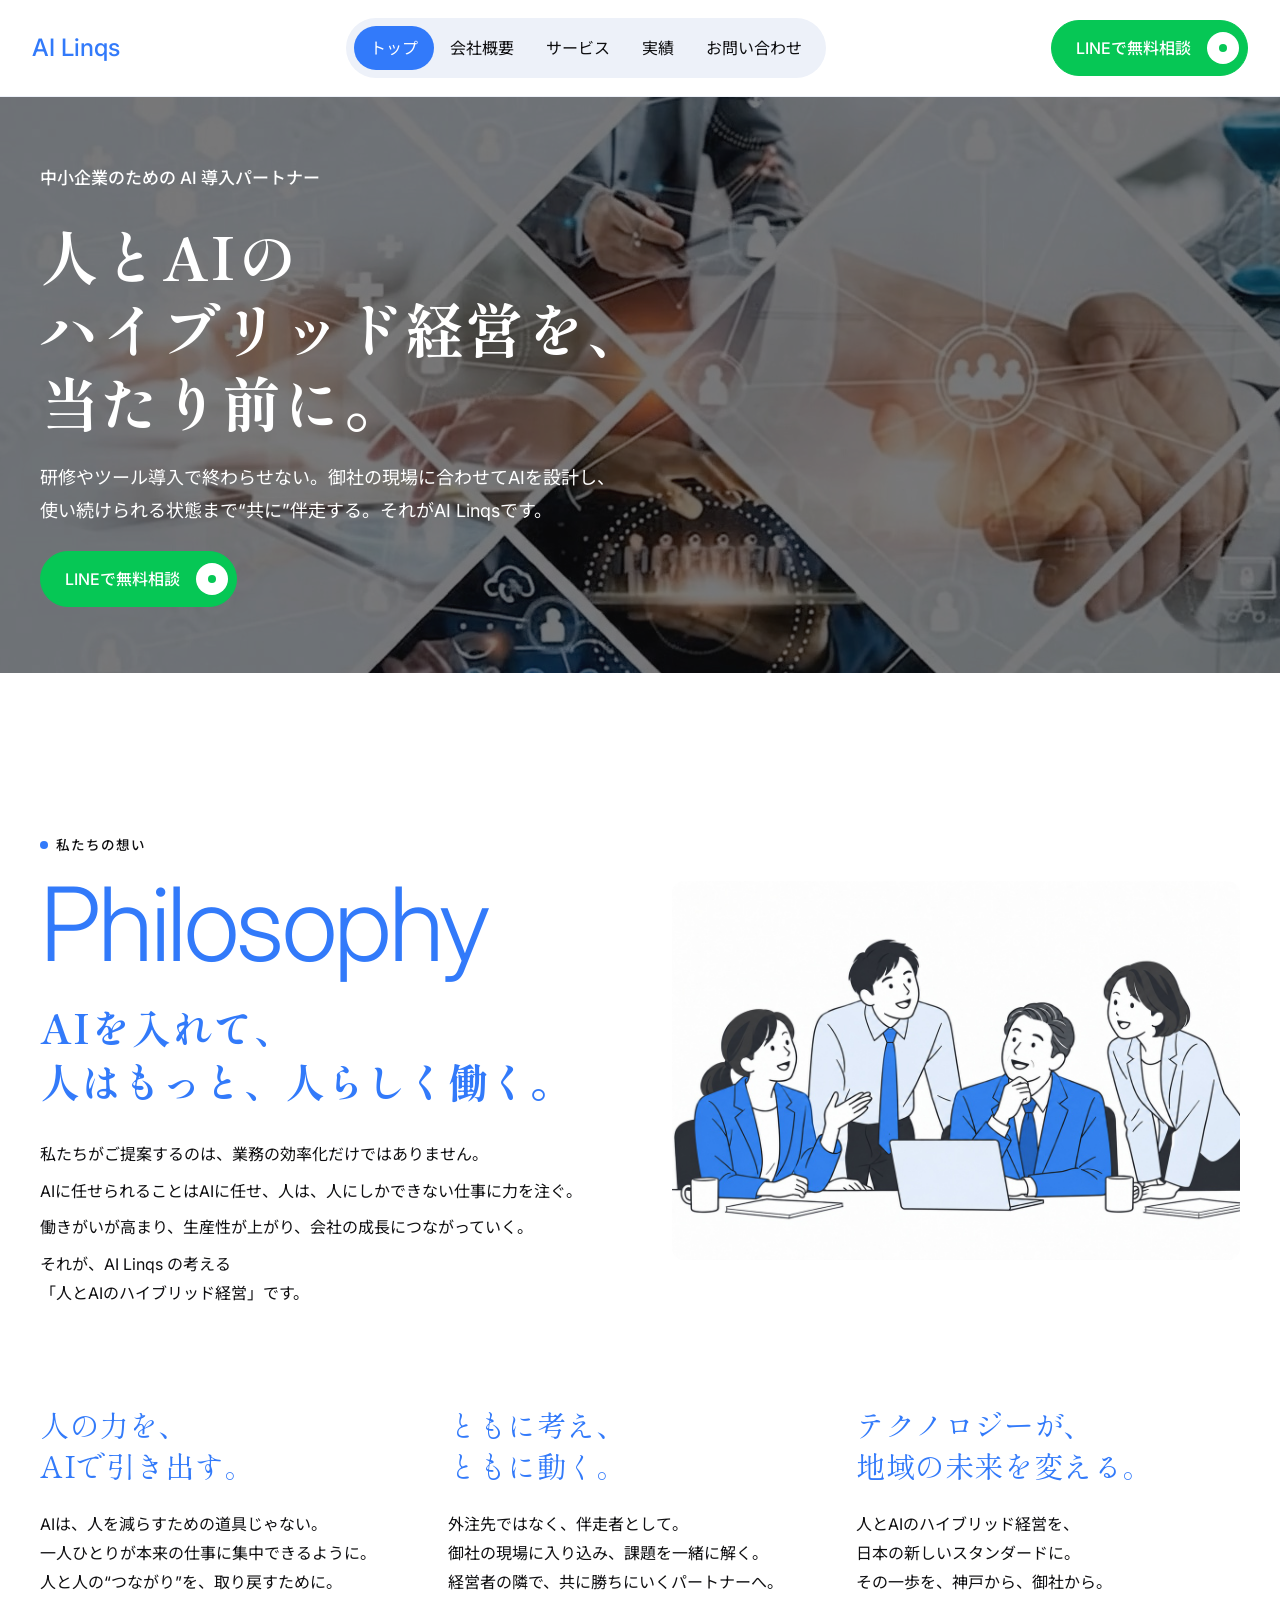
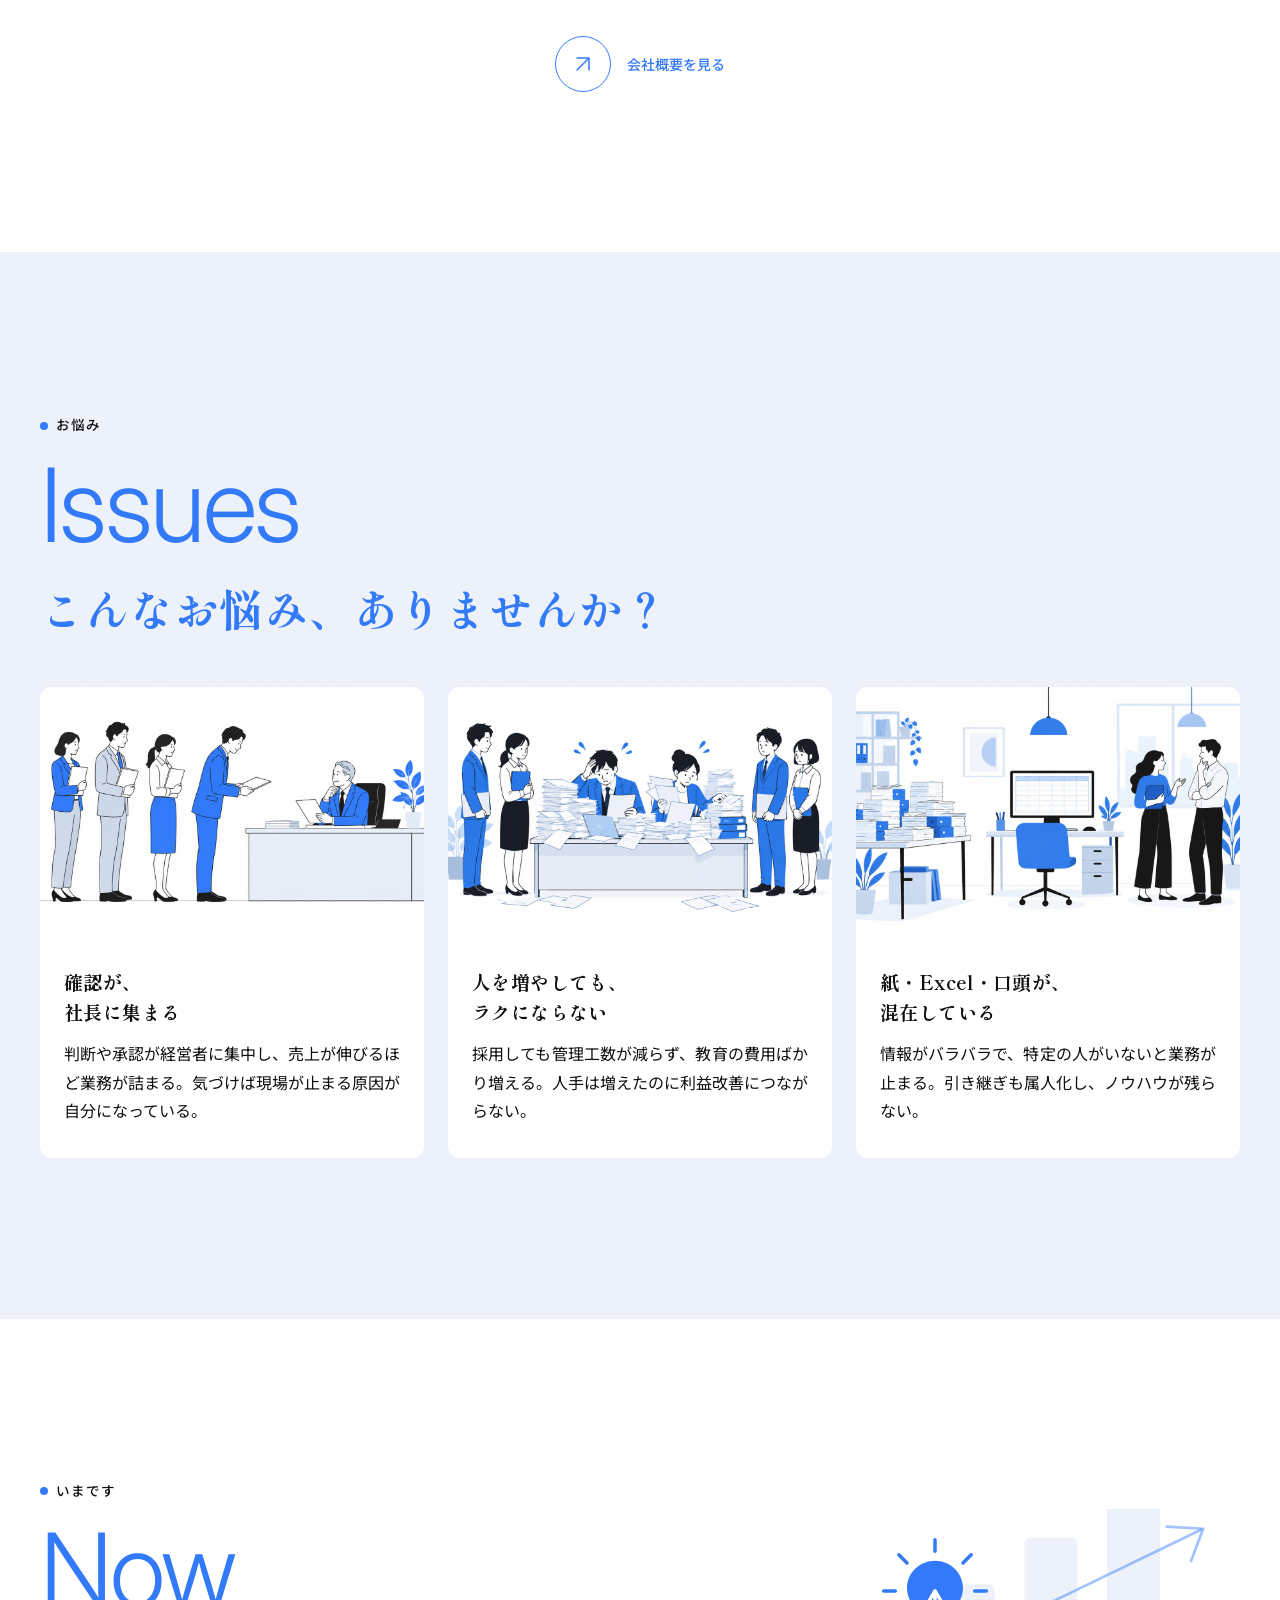
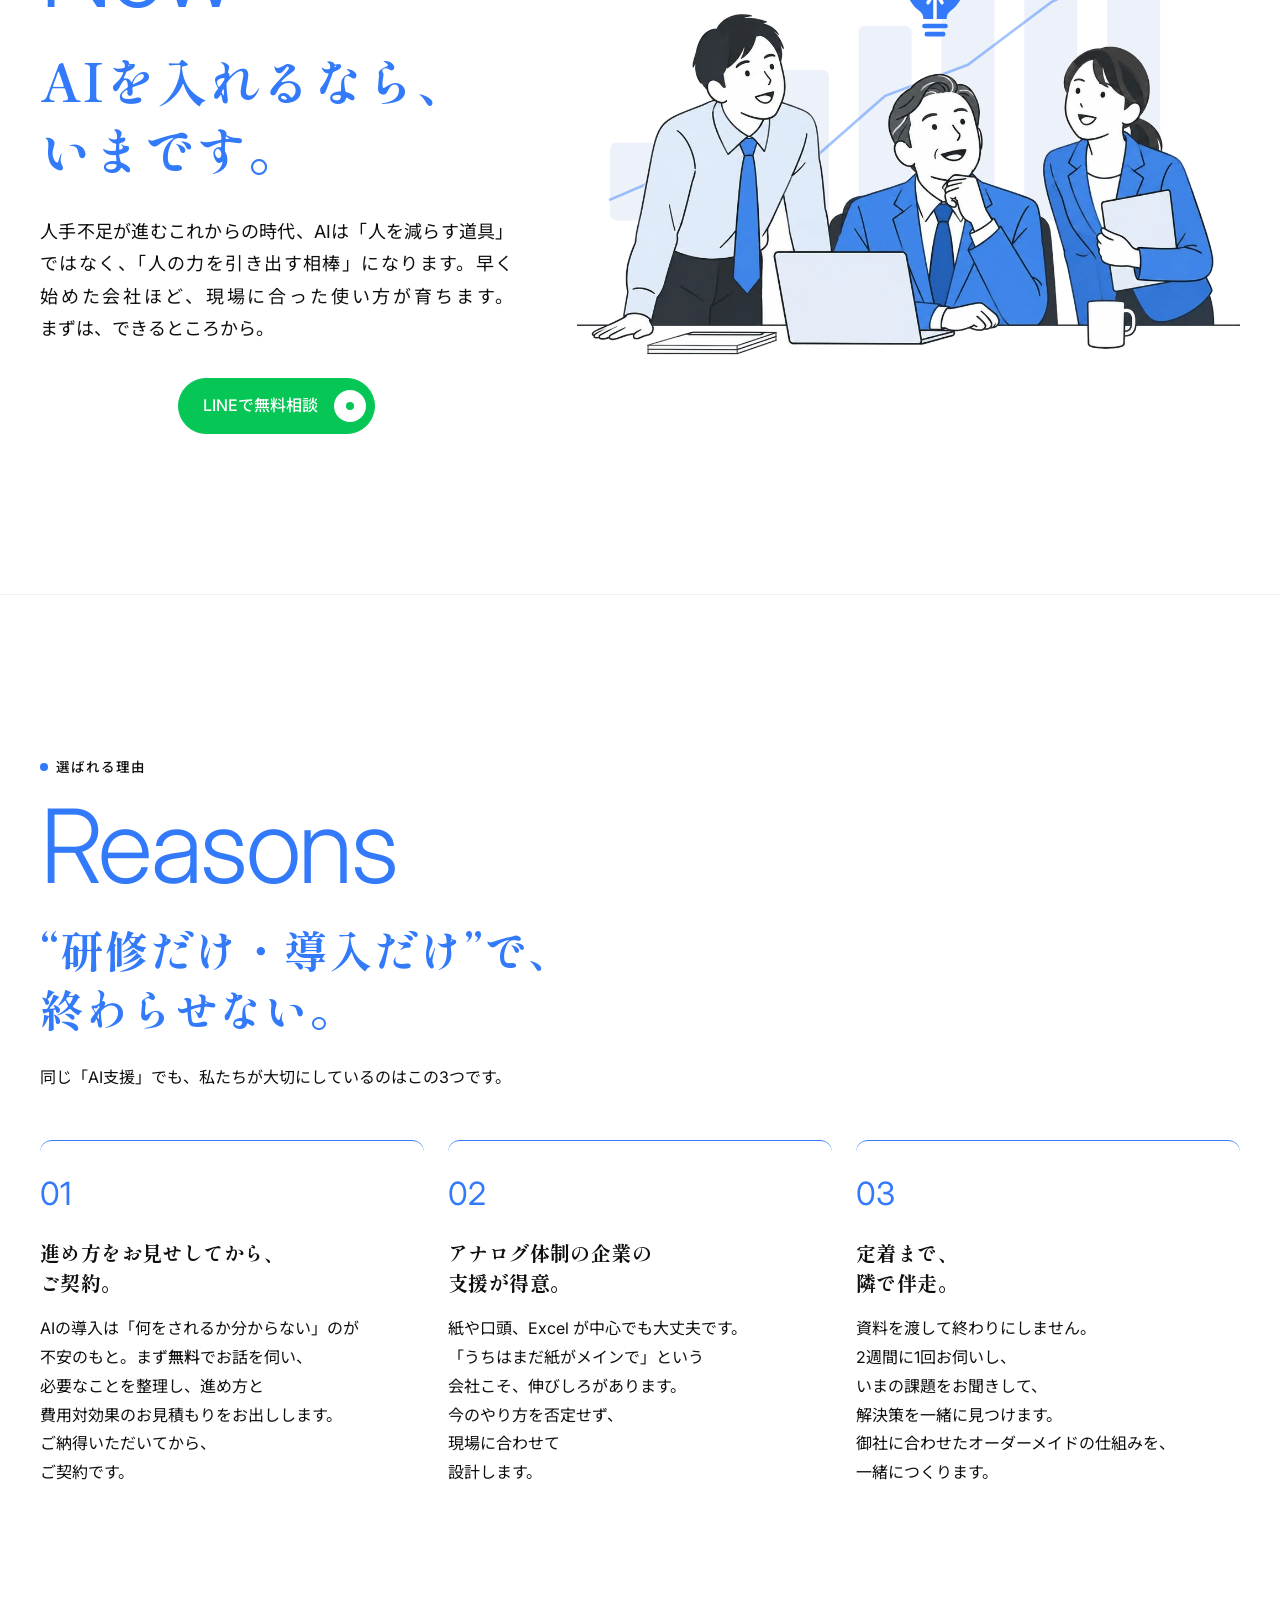
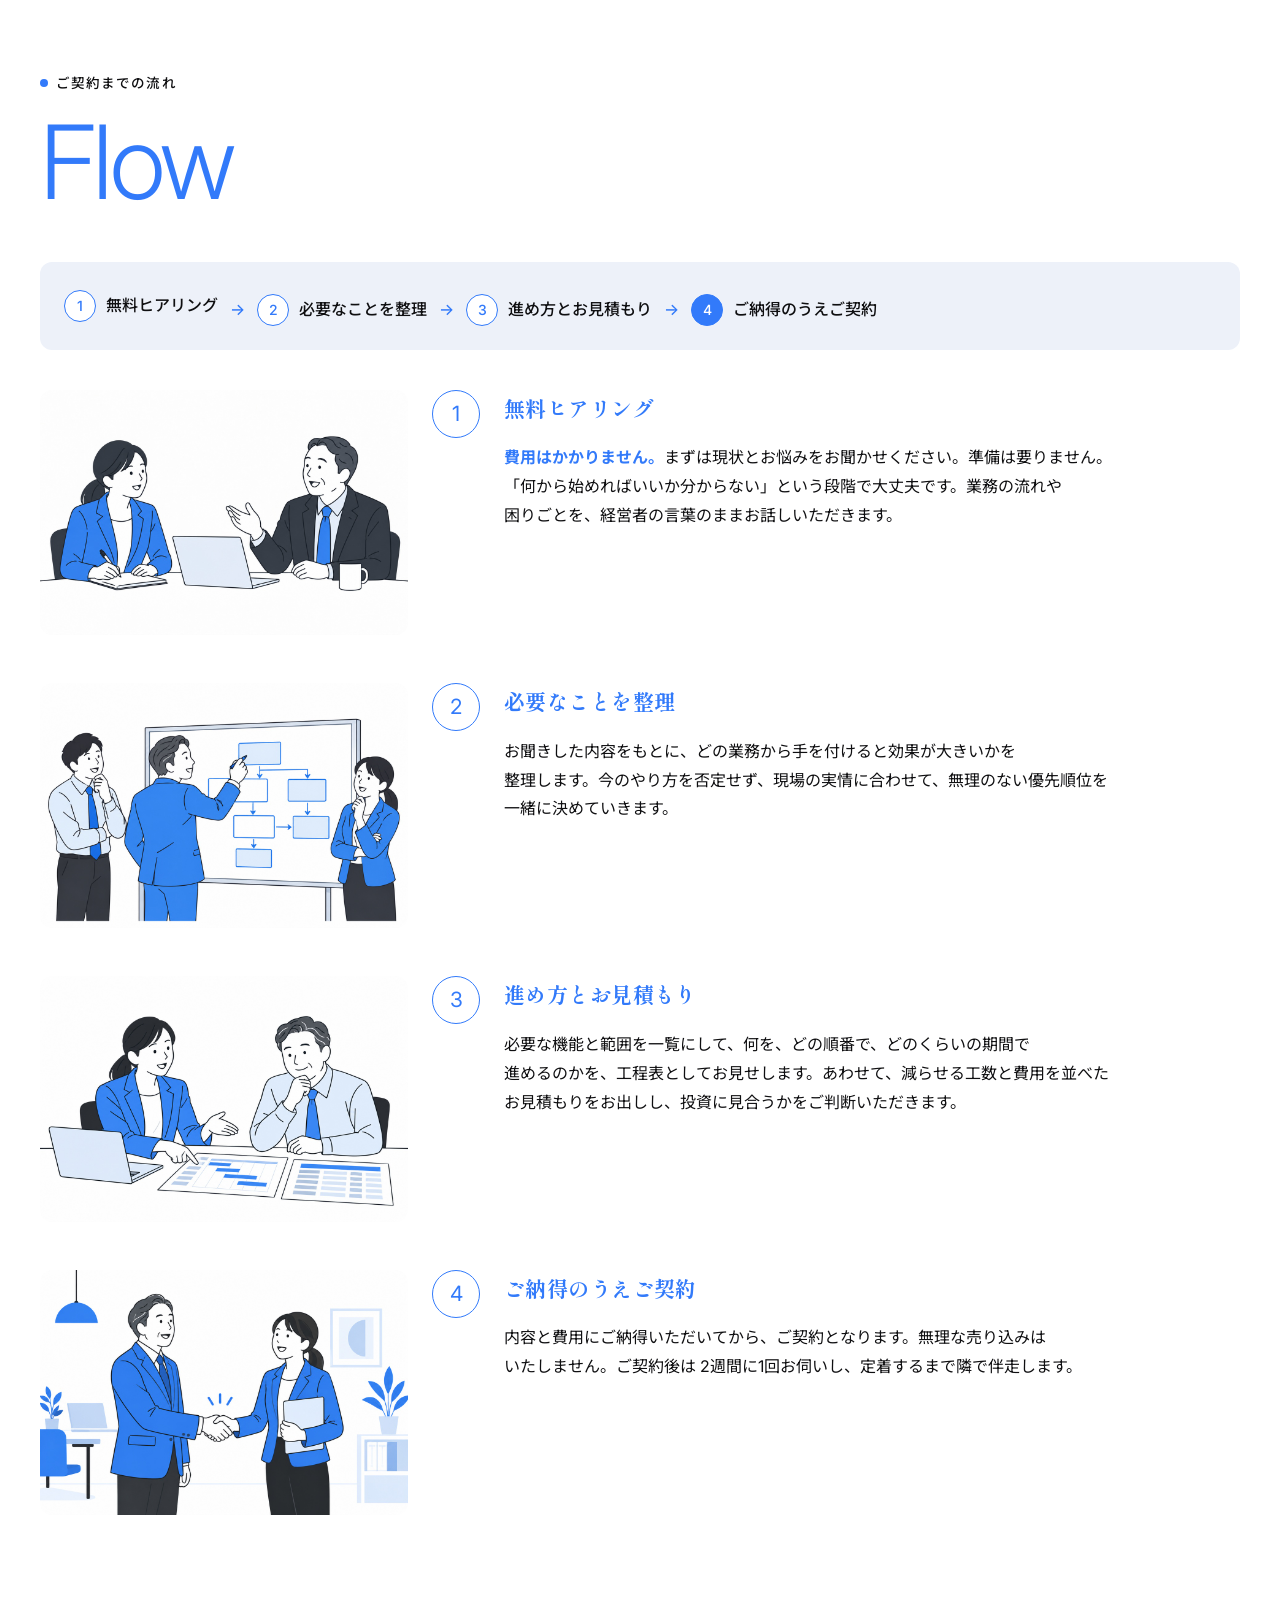
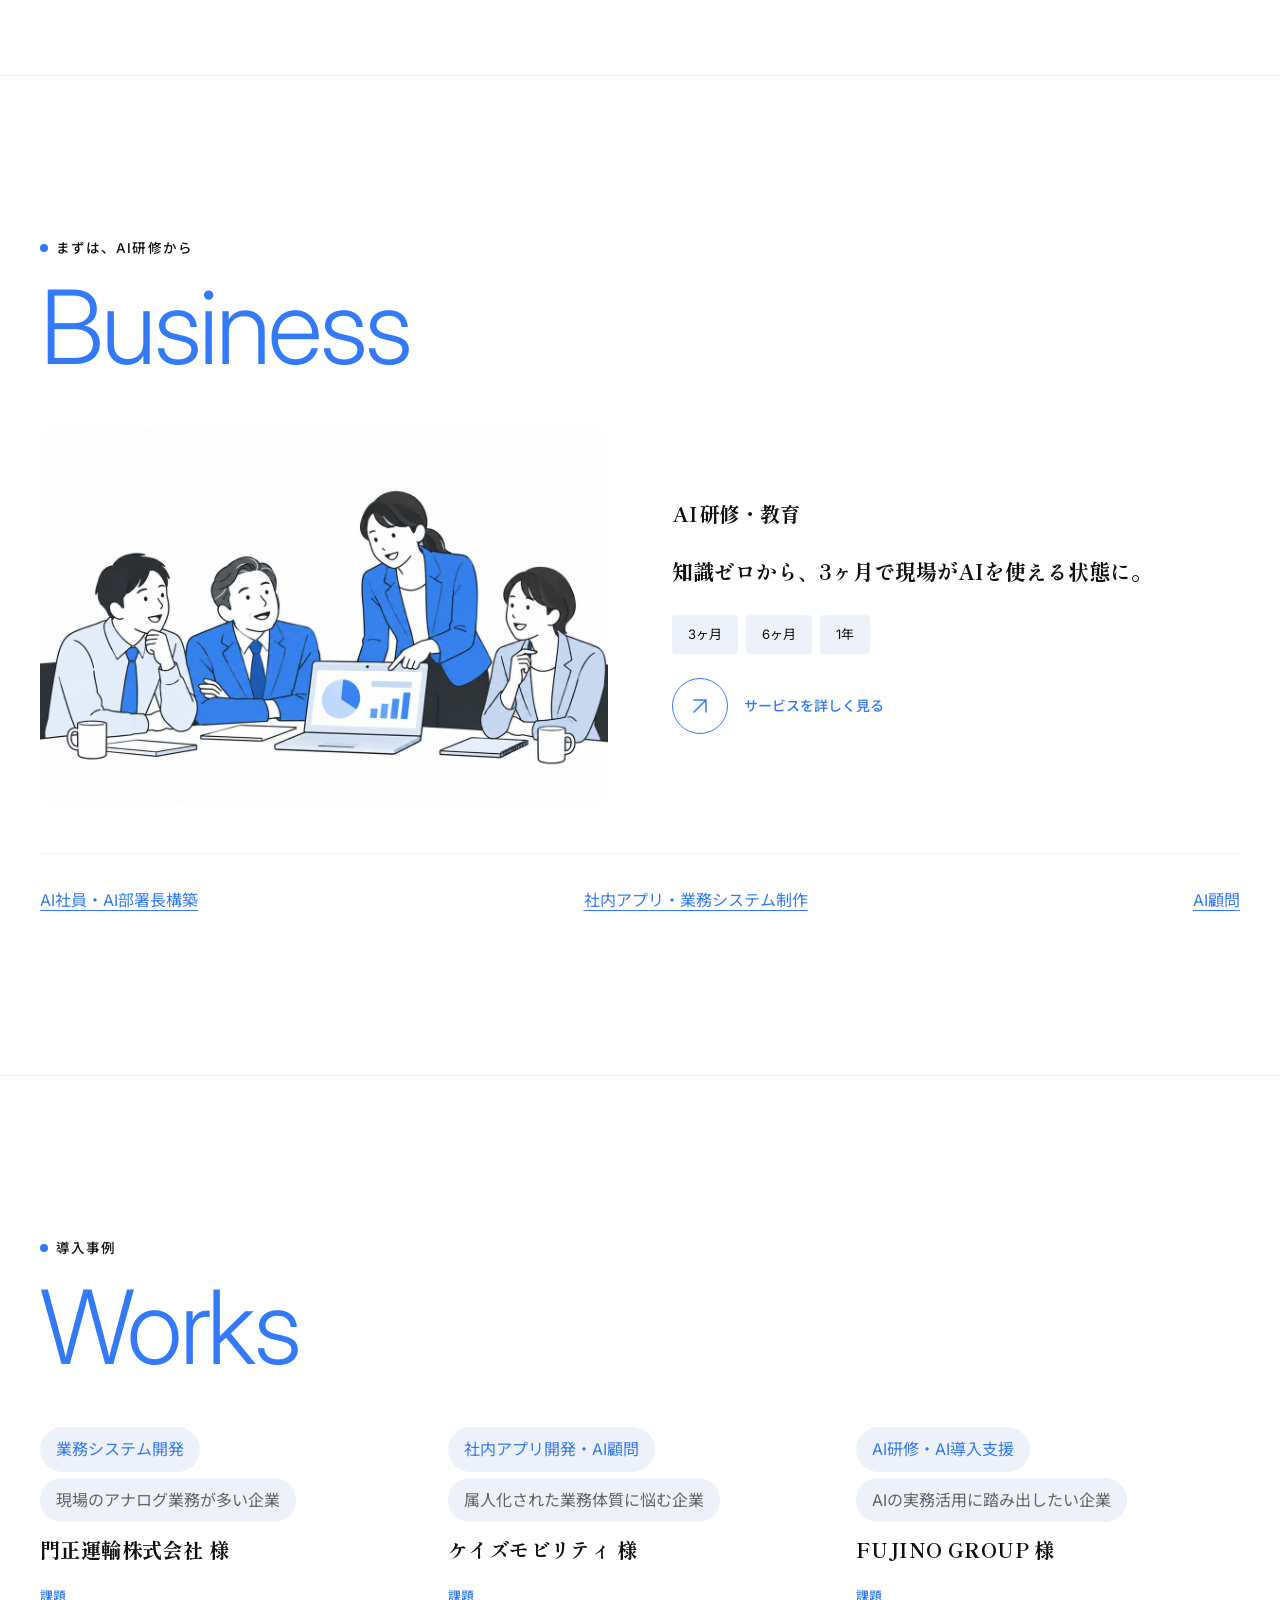
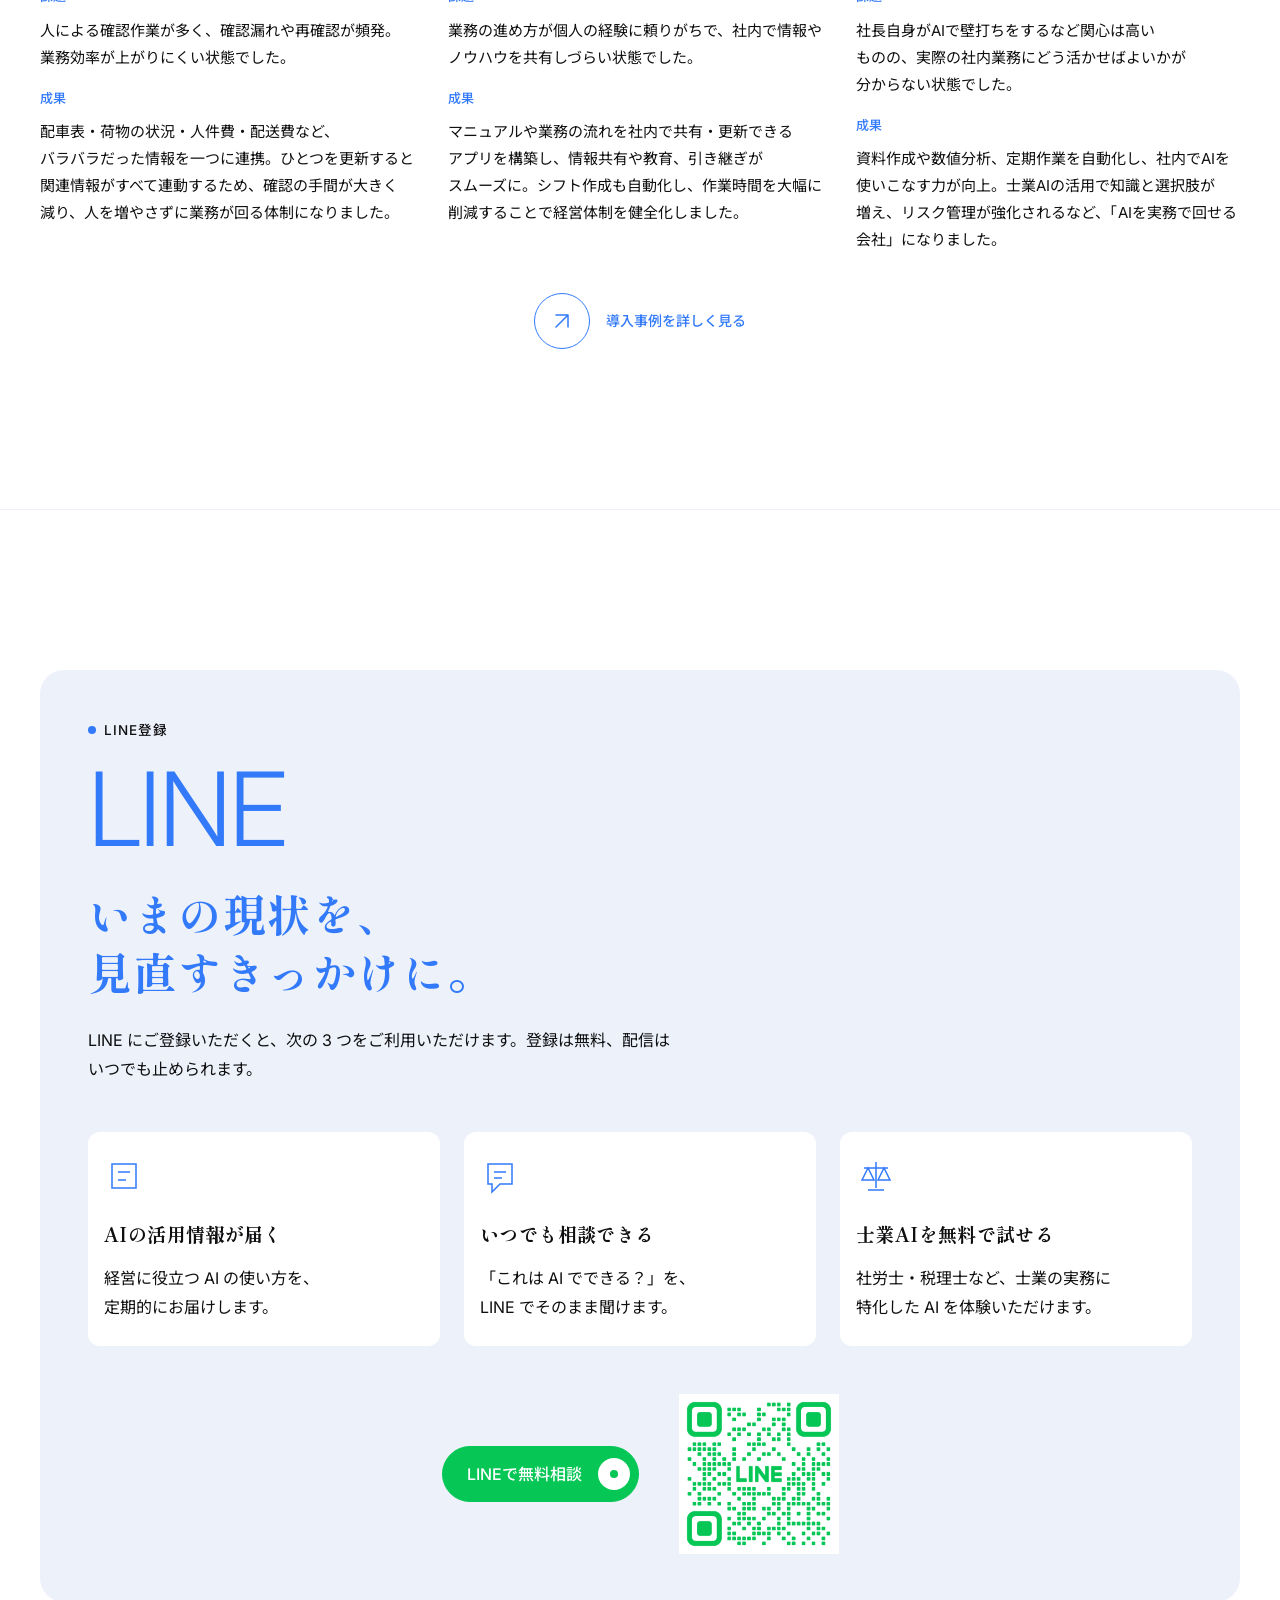
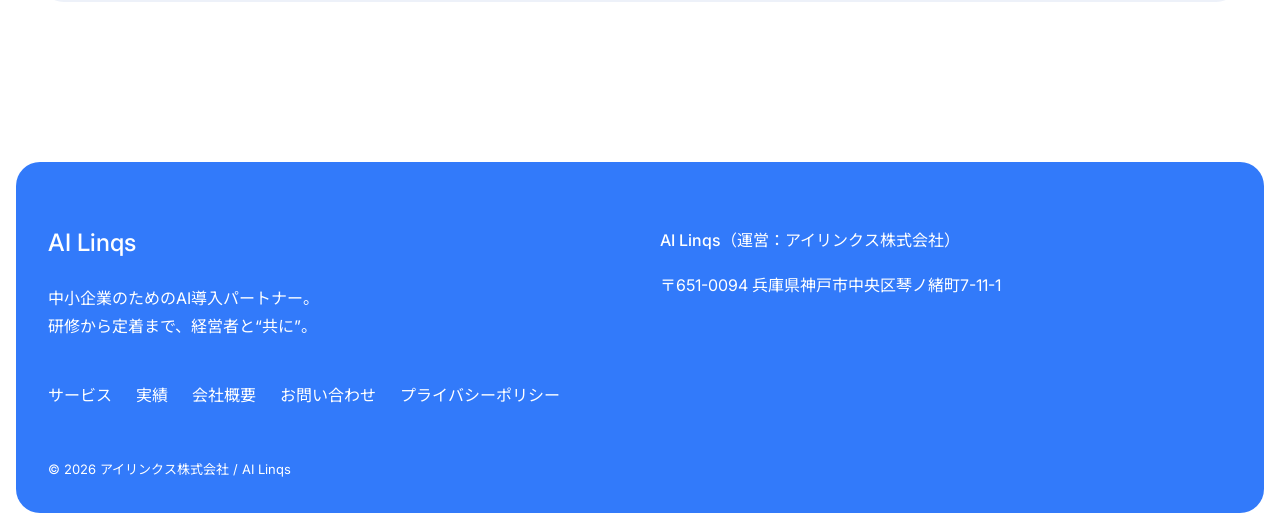
==== index.html @ 24a120b6 "v5：参考サイト（kurasoku.com）の型を反映（v4 を複製して開始） - 見出しを「日本語の小見出し＋英字の大見出し＋日本語見出し」の2段に（英字は飾り、aria-hidden） - 標準ボ" ====
<!DOCTYPE html>
<html lang="ja"><head><meta charset="UTF-8"><meta name="viewport" content="width=device-width, initial-scale=1"><meta name="robots" content="noindex,nofollow"><meta name="theme-color" content="#FFFFFF"><title>中小企業のためのAI導入パートナー｜AI Linqs</title><meta name="description" content="研修やツール導入で終わらせない。御社の現場に合わせてAIを設計し、使い続けられる状態まで“共に”伴走する。それがAI Linqsです。"><link rel="icon" sizes="32x32" href="assets/favicon-32.png"><link rel="icon" sizes="192x192" href="assets/favicon-192.png"><link rel="apple-touch-icon" sizes="180x180" href="assets/favicon-180.png"><link rel="preconnect" href="https://fonts.googleapis.com"><link rel="preconnect" href="https://fonts.gstatic.com" crossorigin><link href="https://fonts.googleapis.com/css2?family=Inter:wght@300;400;500;600&amp;family=Noto+Sans+JP:wght@400;500&amp;family=Shippori+Mincho+B1:wght@600;700&amp;display=swap" rel="stylesheet"><link rel="stylesheet" href="css/style.css"><script src="js/main.js" defer></script></head><body><a class="skip" href="#main">本文へスキップ</a><header class="site-header"><div class="header-inner"><a class="logo" href="index.html">AI Linqs</a><nav class="pill-nav" aria-label="グローバルナビゲーション"><a href="index.html" class="is-active" aria-current="page">トップ</a><a href="about.html">会社概要</a><a href="service.html">サービス</a><a href="works.html">実績</a><a href="contact.html">お問い合わせ</a></nav><div class="header-end"><a class="btn" href="contact.html#contact" data-line-cta>LINEで無料相談<span class="btn-dot" aria-hidden="true"></span></a><button class="burger" id="burger" type="button" aria-label="メニューを開く" aria-expanded="false" aria-controls="spMenu"><span></span><span></span></button></div></div><nav class="sp-menu" id="spMenu" aria-label="スマートフォン用メニュー" hidden><a href="index.html" class="is-active" aria-current="page">トップ</a><a href="about.html">会社概要</a><a href="service.html">サービス</a><a href="works.html">実績</a><a href="contact.html">お問い合わせ</a><a class="btn" href="contact.html#contact" data-line-cta>LINEで無料相談<span class="btn-dot" aria-hidden="true"></span></a></nav><noscript><nav class="nojs-nav" aria-label="ページ一覧"><a href="index.html" class="is-active" aria-current="page">トップ</a><a href="about.html">会社概要</a><a href="service.html">サービス</a><a href="works.html">実績</a><a href="contact.html">お問い合わせ</a></nav></noscript></header><main id="main"><section id="hero" class="hero"><video class="hero-image" muted playsinline preload="metadata" poster="assets/hero-poster.jpg" aria-hidden="true"><source src="assets/hero.mp4" type="video/mp4"></video><div class="hero-inner"><div class="hero-copy"><p class="eyebrow">中小企業のための AI 導入パートナー</p><h1 class="catch"><span class="phrase">人とAIの</span><br><span class="phrase">ハイブリッド経営を、</span><br><span class="phrase">当たり前に。</span></h1><p class="lead">研修やツール導入で終わらせない。御社の現場に合わせてAIを設計し、使い続けられる状態まで“共に”伴走する。それがAI Linqsです。</p><a class="btn" href="contact.html#contact" data-line-cta>LINEで無料相談<span class="btn-dot" aria-hidden="true"></span></a></div></div></section><section id="philosophy" class="section "><div class="container"><div class="section-head"><div class="sec-title"><p class="sec-ja"><span class="dot" aria-hidden="true"></span>私たちの想い</p><h2 class="sec-en" aria-hidden="true">Philosophy</h2><h2 class="sec-h catch"><span class="phrase">AIを入れて、</span><br><span class="phrase">人はもっと、人らしく働く。</span></h2></div></div><div class="philosophy-intro"><div class="prose"><p>私たちがご提案するのは、業務の効率化だけではありません。</p><p>AIに任せられることはAIに任せ、人は、人にしかできない仕事に力を注ぐ。</p><p>働きがいが高まり、生産性が上がり、会社の成長につながっていく。</p><p>それが、AI Linqs の考える<br>「人とAIのハイブリッド経営」です。</p></div><img class="photo" src="assets/il-philosophy.jpg" alt="明るい職場で笑顔で話す社員たちのイメージ" width="1200" height="800" loading="lazy" decoding="async"></div><div class="grid3 pillars"><article class="card pillar"><div class="card-body"><h3><span class="phrase">人の力を、</span><br><span class="phrase">AIで引き出す。</span></h3><p class="card-copy"><span class="phrase">AIは、人を減らすための道具じゃない。</span><br><span class="phrase">一人ひとりが本来の仕事に集中できるように。</span><br><span class="phrase">人と人の“つながり”を、取り戻すために。</span></p></div></article><article class="card pillar"><div class="card-body"><h3><span class="phrase">ともに考え、</span><br><span class="phrase">ともに動く。</span></h3><p class="card-copy"><span class="phrase">外注先ではなく、伴走者として。</span><br><span class="phrase">御社の現場に入り込み、課題を一緒に解く。</span><br><span class="phrase">経営者の隣で、共に勝ちにいくパートナーへ。</span></p></div></article><article class="card pillar"><div class="card-body"><h3><span class="phrase">テクノロジーが、</span><br><span class="phrase">地域の未来を変える。</span></h3><p class="card-copy"><span class="phrase">人とAIのハイブリッド経営を、</span><br><span class="phrase">日本の新しいスタンダードに。</span><br><span class="phrase">その一歩を、神戸から、御社から。</span></p></div></article></div><div class="actions"><a class="btn" href="about.html"><span class="btn-ring" aria-hidden="true"><svg viewBox="0 0 24 24" fill="none" stroke="currentColor" stroke-width="1.5" stroke-linecap="round" stroke-linejoin="round"><path d="M6 18 18 6M6 6h12v12"/></svg></span>会社概要を見る</a></div></div></section><section id="issues" class="section surface-section"><div class="container"><div class="section-head"><div class="sec-title"><p class="sec-ja"><span class="dot" aria-hidden="true"></span>お悩み</p><h2 class="sec-en" aria-hidden="true">Issues</h2><h2 class="sec-h">こんなお悩み、<span class="phrase">ありませんか？</span></h2></div></div><div class="grid3 issue-cards"><article class="card "><img class="photo" src="assets/issue-01.jpg" alt="" width="1200" height="800" loading="lazy" decoding="async"><div class="card-body"><h3>確認が、<br>社長に集まる</h3><p class="card-copy">判断や承認が経営者に集中し、売上が伸びるほど業務が詰まる。気づけば現場が止まる原因が自分になっている。</p></div></article><article class="card "><img class="photo" src="assets/issue-02.jpg" alt="" width="1200" height="800" loading="lazy" decoding="async"><div class="card-body"><h3>人を増やしても、<br>ラクにならない</h3><p class="card-copy">採用しても管理工数が減らず、教育の費用ばかり増える。人手は増えたのに利益改善につながらない。</p></div></article><article class="card "><img class="photo" src="assets/issue-03.jpg" alt="" width="1200" height="800" loading="lazy" decoding="async"><div class="card-body"><h3>紙・Excel・口頭が、<br>混在している</h3><p class="card-copy">情報がバラバラで、特定の人がいないと業務が止まる。引き継ぎも属人化し、ノウハウが残らない。</p></div></article></div></div></section><section id="timing" class="section "><div class="container"><div class="timing-layout"><div class="timing-copy"><div class="section-head"><div class="sec-title"><p class="sec-ja"><span class="dot" aria-hidden="true"></span>いまです</p><h2 class="sec-en" aria-hidden="true">Now</h2><h2 class="sec-h">AIを入れるなら、<br>いまです。</h2></div></div><p class="timing-body"><span class="phrase">人手不足が進むこれからの時代、AIは「人を減らす道具」ではなく、</span><br><span class="phrase">「人の力を引き出す相棒」になります。早く始めた会社ほど、</span><br><span class="phrase">現場に合った使い方が育ちます。まずは、できるところから。</span></p><div class="actions"><a class="btn" href="contact.html#contact" data-line-cta>LINEで無料相談<span class="btn-dot" aria-hidden="true"></span></a></div></div><div class="timing-visual"><svg class="timing-graph" viewBox="0 0 1200 800" preserveAspectRatio="none" aria-hidden="true"><g fill="#EDF1F9"><rect class="g-bar" style="--i:0" x="60" y="450" width="96" height="150" rx="12"/><rect class="g-bar" style="--i:1" x="210" y="385" width="96" height="215" rx="12"/><rect class="g-bar" style="--i:2" x="360" y="310" width="96" height="290" rx="12"/><rect class="g-bar" style="--i:3" x="510" y="225" width="96" height="375" rx="12"/><rect class="g-bar" style="--i:4" x="660" y="145" width="96" height="455" rx="12"/><rect class="g-bar" style="--i:5" x="810" y="55" width="96" height="545" rx="12"/><rect class="g-bar" style="--i:6" x="960" y="-40" width="96" height="640" rx="12"/></g><path class="g-line" pathLength="1" d="M60 560 L258 470 L408 500 L558 360 L708 300 L858 180 L1130 40" fill="none" stroke="#327AFA" stroke-width="5" stroke-linecap="round" stroke-linejoin="round"/><path class="g-arrow" d="M1068 34 L1134 38 L1112 100" fill="none" stroke="#327AFA" stroke-width="5" stroke-linecap="round" stroke-linejoin="round"/></svg><img class="photo" src="assets/timing-cut.webp" alt="机の前でひらめいた表情で顔を上げる経営者と、隣の社員" width="1200" height="800" loading="lazy" decoding="async"><span class="timing-mark" aria-hidden="true"><svg viewBox="0 0 96 96" fill="none" stroke-linecap="round" stroke-linejoin="round"><g class="bulb-rays" stroke="currentColor" stroke-width="3"><path d="M48 4v10"/><path d="M17 17l7 7"/><path d="M79 17l-7 7"/><path d="M4 48h10"/><path d="M82 48h10"/></g><path class="bulb-glass" d="M48 22c-13.300 0-24 10.500-24 23.500 0 8.500 4.500 15 10.500 19.500 2.500 1.900 3.500 4 3.500 7h20c0-3 1-5.100 3.500-7C67.500 60.500 72 54 72 45.500 72 32.500 61.300 22 48 22Z" fill="currentColor"/><path d="M42 58l6-10 6 10" stroke="#FFFFFF" stroke-width="3"/><path d="M48 48v24" stroke="#FFFFFF" stroke-width="3"/><path d="M39 78h18M41 85h14" stroke="currentColor" stroke-width="4"/></svg></span></div></div></div></section><section id="reasons" class="section "><div class="container"><div class="section-head"><div class="sec-title"><p class="sec-ja"><span class="dot" aria-hidden="true"></span>選ばれる理由</p><h2 class="sec-en" aria-hidden="true">Reasons</h2><h2 class="sec-h">“研修だけ・導入だけ”で、<br><span class="phrase">終わらせない。</span></h2></div><p class="lead">同じ「AI支援」でも、私たちが大切にしているのはこの3つです。</p></div><div class="grid3 reason-cards"><article class="card "><div class="card-body"><p class="eyebrow">01</p><h3>進め方をお見せしてから、<br>ご契約。</h3><p class="card-copy"><span class="phrase">AIの導入は「何をされるか分からない」のが</span><br><span class="phrase">不安のもと。まず<strong>無料</strong>でお話を伺い、</span><br><span class="phrase">必要なことを整理し、進め方と</span><br><span class="phrase">費用対効果のお見積もりをお出しします。</span><br><span class="phrase">ご納得いただいてから、</span><br><span class="phrase">ご契約です。</span></p></div></article><article class="card "><div class="card-body"><p class="eyebrow">02</p><h3>アナログ体制の企業の<br>支援が得意。</h3><p class="card-copy"><span class="phrase">紙や口頭、Excel が中心でも大丈夫です。</span><br><span class="phrase">「うちはまだ紙がメインで」という</span><br><span class="phrase">会社こそ、伸びしろがあります。</span><br><span class="phrase">今のやり方を否定せず、</span><br><span class="phrase">現場に合わせて</span><br><span class="phrase">設計します。</span></p></div></article><article class="card "><div class="card-body"><p class="eyebrow">03</p><h3>定着まで、<br>隣で伴走。</h3><p class="card-copy"><span class="phrase">資料を渡して終わりにしません。</span><br><span class="phrase">2週間に1回お伺いし、</span><br><span class="phrase">いまの課題をお聞きして、</span><br><span class="phrase">解決策を一緒に見つけます。</span><br><span class="phrase">御社に合わせたオーダーメイドの仕組みを、</span><br><span class="phrase">一緒につくります。</span></p></div></article></div><div class="contract-flow"><div class="section-head"><div class="sec-title"><h2 class="sec-ja"><span class="dot" aria-hidden="true"></span>ご契約までの流れ</h2><h2 class="sec-en" aria-hidden="true">Flow</h2></div></div><ol class="flow-chart" aria-label="ご契約までの流れ（要約）"><li><span class="flow-no">1</span><span class="flow-label">無料ヒアリング</span></li><li class="flow-arrow" aria-hidden="true">→</li><li><span class="flow-no">2</span><span class="flow-label">必要なことを整理</span></li><li class="flow-arrow" aria-hidden="true">→</li><li><span class="flow-no">3</span><span class="flow-label">進め方とお見積もり</span></li><li class="flow-arrow" aria-hidden="true">→</li><li class="is-goal"><span class="flow-no">4</span><span class="flow-label">ご納得のうえご契約</span></li></ol><ol class="contract-steps"><li><img class="photo" src="assets/il-step-01.jpg" alt="応接スペースで経営者の話を聞く担当者" width="1200" height="800" loading="lazy" decoding="async"><span class="step-number" aria-hidden="true">1</span><div class="contract-copy"><h4>無料ヒアリング</h4><p><strong class="em">費用はかかりません。</strong>まずは現状とお悩みをお聞かせください。準備は要りません。「何から始めればいいか分からない」という段階で大丈夫です。業務の流れや困りごとを、経営者の言葉のままお話しいただきます。</p></div></li><li><img class="photo" src="assets/il-step-02.jpg" alt="業務の流れを紙とホワイトボードで整理する社員たち" width="1200" height="800" loading="lazy" decoding="async"><span class="step-number" aria-hidden="true">2</span><div class="contract-copy"><h4>必要なことを整理</h4><p>お聞きした内容をもとに、どの業務から手を付けると効果が大きいかを整理します。今のやり方を否定せず、現場の実情に合わせて、無理のない優先順位を一緒に決めていきます。</p></div></li><li><img class="photo" src="assets/il-step-03.jpg" alt="机に広げた工程表と見積もりを説明する担当者" width="1200" height="800" loading="lazy" decoding="async"><span class="step-number" aria-hidden="true">3</span><div class="contract-copy"><h4>進め方とお見積もり</h4><p>必要な機能と範囲を一覧にして、何を、どの順番で、どのくらいの期間で進めるのかを、工程表としてお見せします。あわせて、減らせる工数と費用を並べたお見積もりをお出しし、投資に見合うかをご判断いただきます。</p></div></li><li><img class="photo" src="assets/il-step-04.jpg" alt="笑顔で契約書類を交わす経営者と担当者" width="1200" height="800" loading="lazy" decoding="async"><span class="step-number" aria-hidden="true">4</span><div class="contract-copy"><h4>ご納得のうえご契約</h4><p>内容と費用にご納得いただいてから、ご契約となります。無理な売り込みはいたしません。ご契約後は 2週間に1回お伺いし、定着するまで隣で伴走します。</p></div></li></ol></div></div></section><section id="service" class="section"><div class="container"><div class="section-head"><div class="sec-title"><h2 class="sec-ja"><span class="dot" aria-hidden="true"></span>まずは、AI研修から</h2><h2 class="sec-en" aria-hidden="true">Business</h2></div></div><div class="service-feature"><img class="photo" src="assets/il-service-training.jpg" width="1200" height="800" loading="lazy" decoding="async" alt=""><div class="service-copy"><h3>AI研修・教育</h3><p class="service-promise">知識ゼロから、3ヶ月で現場がAIを使える状態に。</p><ul class="period-tags" aria-label="期間"><li>3ヶ月</li><li>6ヶ月</li><li>1年</li></ul><a class="btn" href="service.html#front"><span class="btn-ring" aria-hidden="true"><svg viewBox="0 0 24 24" fill="none" stroke="currentColor" stroke-width="1.5" stroke-linecap="round" stroke-linejoin="round"><path d="M6 18 18 6M6 6h12v12"/></svg></span>サービスを詳しく見る</a></div></div><ul class="service-links"><li><a href="service.html#aistaff">AI社員・AI部署長構築</a></li><li><a href="service.html#app">社内アプリ・業務システム制作</a></li><li><a href="service.html#advisor">AI顧問</a></li></ul></div></section><section id="works" class="section "><div class="container"><div class="section-head"><div class="sec-title"><h2 class="sec-ja"><span class="dot" aria-hidden="true"></span>導入事例</h2><h2 class="sec-en" aria-hidden="true">Works</h2></div></div><div class="grid3 case-cards"><article class="card "><!-- 実写が届いたら差し込み：<img class="photo" src="assets/case-01.jpg" alt="" width="1200" height="800" loading="lazy" decoding="async"> --><div class="card-body"><p class="tags"><span>業務システム開発</span><span>現場のアナログ業務が多い企業</span></p><h3>門正運輸株式会社 様</h3><dl class="case"><div><dt>課題</dt><dd>人による確認作業が多く、確認漏れや再確認が頻発。業務効率が上がりにくい状態でした。</dd></div><div><dt>成果</dt><dd>配車表・荷物の状況・人件費・配送費など、バラバラだった情報を一つに連携。ひとつを更新すると関連情報がすべて連動するため、確認の手間が大きく減り、人を増やさずに業務が回る体制になりました。</dd></div></dl></div></article><article class="card "><!-- 実写が届いたら差し込み：<img class="photo" src="assets/case-02.jpg" alt="" width="1200" height="800" loading="lazy" decoding="async"> --><div class="card-body"><p class="tags"><span>社内アプリ開発・AI顧問</span><span>属人化された業務体質に悩む企業</span></p><h3>ケイズモビリティ 様</h3><dl class="case"><div><dt>課題</dt><dd>業務の進め方が個人の経験に頼りがちで、社内で情報やノウハウを共有しづらい状態でした。</dd></div><div><dt>成果</dt><dd>マニュアルや業務の流れを社内で共有・更新できるアプリを構築し、情報共有や教育、引き継ぎがスムーズに。シフト作成も自動化し、作業時間を大幅に削減することで経営体制を健全化しました。</dd></div></dl></div></article><article class="card "><!-- 実写が届いたら差し込み：<img class="photo" src="assets/case-03.jpg" alt="" width="1200" height="800" loading="lazy" decoding="async"> --><div class="card-body"><p class="tags"><span>AI研修・AI導入支援</span><span>AIの実務活用に踏み出したい企業</span></p><h3>FUJINO GROUP 様</h3><dl class="case"><div><dt>課題</dt><dd>社長自身がAIで壁打ちをするなど関心は高いものの、実際の社内業務にどう活かせばよいかが分からない状態でした。</dd></div><div><dt>成果</dt><dd>資料作成や数値分析、定期作業を自動化し、社内でAIを使いこなす力が向上。士業AIの活用で知識と選択肢が増え、リスク管理が強化されるなど、「AIを実務で回せる会社」になりました。</dd></div></dl></div></article></div><div class="actions"><a class="btn" href="works.html"><span class="btn-ring" aria-hidden="true"><svg viewBox="0 0 24 24" fill="none" stroke="currentColor" stroke-width="1.5" stroke-linecap="round" stroke-linejoin="round"><path d="M6 18 18 6M6 6h12v12"/></svg></span>導入事例を詳しく見る</a></div></div></section><section id="line" class="section "><div class="container"><div class="line-frame"><div class="section-head"><div class="sec-title"><p class="sec-ja"><span class="dot" aria-hidden="true"></span>LINE登録</p><h2 class="sec-en" aria-hidden="true">LINE</h2><h2 class="sec-h">いまの現状を、<br><span class="phrase">見直すきっかけに。</span></h2></div><p class="lead">LINE にご登録いただくと、次の 3 つをご利用いただけます。登録は無料、配信はいつでも止められます。</p></div><div class="grid3 benefits"><article class="card "><svg class="line-icon" viewBox="0 0 40 40" aria-hidden="true"><path d="M8 8h24v24H8z M14 16h12 M14 24h8"/></svg><div class="card-body"><h3>AIの活用情報が届く</h3><p class="card-copy"><span class="phrase">経営に役立つ AI の使い方を、</span><br><span class="phrase">定期的にお届けします。</span></p></div></article><article class="card "><svg class="line-icon" viewBox="0 0 40 40" aria-hidden="true"><path d="M8 8h24v20H20l-8 8v-8H8z M14 16h12 M14 22h8"/></svg><div class="card-body"><h3>いつでも相談できる</h3><p class="card-copy"><span class="phrase">「これは AI でできる？」を、</span><br><span class="phrase">LINE でそのまま聞けます。</span></p></div></article><article class="card "><svg class="line-icon" viewBox="0 0 40 40" aria-hidden="true"><path d="M20 6v26 M8 12h24 M12 12l-6 12h12z M28 12l-6 12h12z M12 34h16"/></svg><div class="card-body"><h3>士業AIを無料で試せる</h3><p class="card-copy"><span class="phrase">社労士・税理士など、士業の実務に</span><br><span class="phrase">特化した AI を体験いただけます。</span></p></div></article></div><div class="line-action"><a class="btn" href="contact.html#contact" data-line-cta>LINEで無料相談<span class="btn-dot" aria-hidden="true"></span></a><img class="qr pc-only" src="assets/line-qr.png" alt="LINE友だち追加QRコード" width="160" height="160"></div></div></div></section></main><footer class="footer">
  <div class="container">
    <div class="footer__grid">
      <div>
        <a href="index.html" class="logo" aria-label="AI Linqs トップへ"><span class="logo__ai">AI</span> Linqs</a>
        <p class="footer__desc">中小企業のためのAI導入パートナー。<br>研修から定着まで、経営者と“共に”。</p>
      </div>
      <div>
        <p><strong>AI Linqs</strong>（運営：アイリンクス株式会社）</p>
        <p>〒651-0094 兵庫県神戸市中央区琴ノ緒町7-11-1</p>
      </div>
      <nav class="footer__nav" aria-label="フッターナビゲーション">
        <ul>
          <li><a href="service.html">サービス</a></li>
          <li><a href="works.html">実績</a></li>
          <li><a href="about.html">会社概要</a></li>
          <li><a href="contact.html">お問い合わせ</a></li>
          <li><a href="privacy.html">プライバシーポリシー</a></li>
        </ul>
      </nav>
    </div>
    <p class="footer__copy">&copy; 2026 アイリンクス株式会社 / AI Linqs</p>
  </div>
</footer><div class="sticky-cta" id="stickyCta" hidden><a class="btn" href="contact.html#contact" data-line-cta>LINEで無料相談<span class="btn-dot" aria-hidden="true"></span></a></div><div class="test-badge" id="testBadge" hidden>テスト版 v5</div></body></html>
---- css/style.css ----
/* AI Linqs v5 — seven colors, no shadows or gradients, 8px spacing. */
:root {
  --white: #FFFFFF;
  --surface: #EDF1F9;
  --blue: #327AFA;
  --ink: #0F0F11;
  --muted: #616267;
  --faint: #9798A1;
  --header-height: 96px;
}
* { box-sizing: border-box; }
html { scroll-padding-top: 112px; }
body { margin: 0; color: var(--ink); background: var(--white); font-family: "Inter", "Noto Sans JP", sans-serif; font-size: 16px; font-weight: 400; line-height: 1.8; }
h1,h2,h3,h4,p,ul,ol,dl,figure { margin: 0; }
h1,h2,h3,h4,summary { text-wrap: balance; word-break: auto-phrase; line-break: strict; }
h1,h2 { color: var(--blue); font-size: clamp(30px, 3.4vw, 48px); font-weight: 400; line-height: 1.4; }
h3 { font-size: clamp(20px, 1.6vw, 21px); font-weight: 500; line-height: 1.6; }
h4 { font-size: 18px; font-weight: 500; }
p,li,dd,td,th { text-wrap: pretty; word-break: auto-phrase; line-break: strict; }
p,dd { max-width: 38em; }
p + p { margin-top: 16px; }
b,strong,th,dt { font-weight: 500; }
a { color: var(--blue); text-underline-offset: 4px; }
button { font: inherit; cursor: pointer; }
img { display: block; max-width: 100%; object-fit: cover; }
ul,ol { padding-left: 24px; }
li + li { margin-top: 8px; }
[hidden] { display: none !important; }
:focus-visible { outline: 2px solid var(--blue); outline-offset: 4px; }
[id] { scroll-margin-top: 112px; }
.phrase,.nw { display: inline-block; }
.container { width: calc(100% - 64px); max-width: 1200px; margin-inline: auto; }
.section { padding: 120px 0 160px; }
.section + .section { border-top: 1px solid var(--surface); }
.section-head { margin-bottom: 48px; }
.section-head > * + * { margin-top: 24px; }
.section-head > .eyebrow:first-child { margin-bottom: 16px; }
.section-head > .eyebrow + h2 { margin-top: 0; }
.lead,.slide__lead { font-size: 16px; line-height: 1.8; }
.eyebrow,.slide__tag { font-size: 16px; font-weight: 500; color: var(--blue); }
.note,.slide__note,.todo,.contact__privacy,.modal__updated,.footer__copy { font-size: 13px; color: var(--muted); }
.note,.slide__note { margin-top: 24px; }
.actions,.slide__actions { display: flex; flex-wrap: wrap; gap: 16px; margin-top: 40px; }
.actions { justify-content: center; }
.grid3 { display: grid; grid-template-columns: repeat(3,minmax(0,1fr)); gap: 24px; align-items: stretch; }
.grid3 > * { min-width: 0; }
.card { display: flex; flex-direction: column; gap: 24px; }
.card-body { display: flex; flex-direction: column; align-items: flex-start; gap: 16px; min-width: 0; flex: 1; }
.card-body > p + p { margin-top: 0; }
.card-copy { width: 100%; font-size: 16px; line-height: 1.8; }
.photo { width: 100%; height: auto; aspect-ratio: 3 / 2; border-radius: 12px; object-fit: cover; }
.surface-section { background: var(--surface); }
.btn { display: inline-flex; align-items: center; justify-content: space-between; gap: 16px; min-height: 56px; max-width: 100%; padding: 8px 8px 8px 24px; border: 1px solid var(--blue); border-radius: 9999px; background: var(--white); color: var(--blue); text-decoration: none; font-size: 16px; font-weight: 500; line-height: 1.4; transition: color .3s ease, background-color .3s ease; }
.btn-dot { display: grid; place-items: center; flex: 0 0 32px; width: 32px; height: 32px; border-radius: 9999px; background: var(--blue); }
.btn-dot::after { content: ""; width: 8px; height: 8px; border-radius: 9999px; background: var(--white); }
.btn[data-line-cta],.btn:hover { background: var(--blue); color: var(--white); }
.btn[data-line-cta] .btn-dot,.btn:hover .btn-dot { background: var(--white); }
.btn[data-line-cta] .btn-dot::after,.btn:hover .btn-dot::after { background: var(--blue); }
.btn[data-line-cta]:hover { background: var(--white); color: var(--blue); }
.btn[data-line-cta]:hover .btn-dot { background: var(--blue); }
.btn[data-line-cta]:hover .btn-dot::after { background: var(--white); }
.site-header { position: sticky; top: 0; z-index: 20; background: var(--white); border-bottom: 1px solid var(--surface); }
.header-inner { width: calc(100% - 64px); max-width: 1360px; min-height: var(--header-height); margin: auto; display: flex; justify-content: space-between; align-items: center; gap: 24px; }
.logo { font-size: 24px; font-weight: 500; line-height: 1.4; color: var(--blue); text-decoration: none; white-space: nowrap; }
.pill-nav { display: flex; padding: 8px; border-radius: 9999px; background: var(--surface); }
.pill-nav a { padding: 8px 16px; font-size: 16px; color: var(--ink); text-decoration: none; border-radius: 9999px; white-space: nowrap; }
.pill-nav a.is-active,.sp-menu a.is-active { background: var(--blue); color: var(--white); }
.header-end { display: flex; align-items: center; gap: 16px; }
.burger { display: none; width: 48px; height: 48px; padding: 16px 8px; background: var(--white); border: 1px solid var(--blue); border-radius: 9999px; }
.burger span { display: block; height: 1px; background: var(--blue); }
.burger span + span { margin-top: 8px; }
.sp-menu { padding: 16px 24px 24px; background: var(--surface); }
.sp-menu > a { display: block; padding: 8px 16px; margin-top: 8px; border-radius: 9999px; text-decoration: none; }
.sp-menu > .btn { display: flex; }
.nojs-nav { display: flex; flex-wrap: wrap; gap: 16px; padding: 16px; }
.skip { position: fixed; z-index: 40; top: -160px; left: 16px; padding: 16px; border-radius: 9999px; background: var(--white); border: 1px solid var(--blue); }
.skip:focus { top: 16px; }
/* Full-bleed hero has no frame, padding or border radius. */
.hero { position: relative; }
/* 16:9 video retains the existing crop and left alignment. */
.hero-image { display: block; width: 100%; height: clamp(520px, 45vw, 760px); object-fit: cover; object-position: left center; }
.hero-inner { position: absolute; inset: 0; width: calc(100% - 64px); max-width: 1200px; margin: auto; display: flex; align-items: center; }
.hero-copy { width: 40%; max-width: 40%; padding: 48px 0; }
.hero-copy > * + * { margin-top: 24px; }
.hero-copy h1 { font-size: clamp(30px, 2.6vw, 40px); white-space: nowrap; }
.hero-copy .eyebrow { max-width: 32em; font-size: 16px; color: var(--ink); }
.hero-copy .lead { max-width: 30em; }
.page-band { padding: 80px 0; background: var(--surface); }
.page-band h1 { font-size: 48px; }
.page-band p { margin-top: 24px; }
#philosophy > .container > .section-head h2 { font-size: clamp(24px, 3.3vw, 48px); }
.philosophy-intro { display: grid; grid-template-columns: 1.2fr 1fr; align-items: center; gap: 64px; }
.philosophy-intro .photo { max-height: 360px; }
.pillar { padding: 0; }
.pillar h3 { font-size: clamp(28px, 2.3vw, 32px); font-weight: 400; color: var(--blue); line-height: 1.4; }
.pillars .card-body { gap: 24px; }
.issue-cards .card-body { padding: 0; }
.reason-cards .card { border-top: 1px solid var(--blue); padding: 24px 0; }
.reason-cards .eyebrow { font-size: 32px; font-weight: 400; }
.steps { display: grid; grid-template-columns: repeat(4,minmax(0,1fr)); align-items: stretch; list-style: none; padding: 0; gap: 24px; }
.steps li { position: relative; margin: 0; min-width: 0; display: flex; flex-direction: column; gap: 16px; font-size: 16px; }
.steps li::before { content: ""; position: absolute; top: 24px; left: 0; right: -24px; height: 1px; background: var(--blue); }
.steps li:last-child::before { right: 0; }
.step-number { position: relative; z-index: 1; width: 48px; height: 48px; display: grid; place-items: center; border: 1px solid var(--blue); border-radius: 9999px; background: var(--white); color: var(--blue); font-size: 21px; }
.service-cards h3 { white-space: nowrap; font-size: clamp(18px, 1.6vw, 21px); }
.case-cards .card-copy { font-size: 16px; }
.line-frame { background: var(--surface); border-radius: 24px; padding: 48px; }
.line-frame .section-head { max-width: 760px; }
.line-frame .grid3 { gap: 24px; }
.line-frame .card { background: var(--white); border-radius: 12px; padding: 24px 16px; }
.line-frame .card h3 { font-size: 19px; }
.line-frame .card .phrase { display: inline; }
.line-frame .card br { display: none; }
.line-icon { width: 40px; height: 40px; stroke: var(--blue); fill: none; stroke-width: 1.5; }
.line-action { display: flex; align-items: center; justify-content: center; gap: 40px; margin-top: 48px; }
.qr { width: 160px; height: 160px; }
.subsection { margin-top: 80px; }
.subsection > * + * { margin-top: 24px; }
.values .card { padding: 24px 0; border-top: 1px solid var(--blue); }
.values h3 { font-size: 21px; }
.values .dash { list-style: none; padding: 0; }
.values .dash li + li { margin-top: 0; }
.message-block,.prose,.privacy-prose,.detail-content { max-width: 38em; margin-inline: auto; }
.message-block > h2 { margin-top: 16px; }
.message p { margin-top: 24px; }
.message__sign { width: 240px; height: auto; margin: 32px 0 0 auto; }
.prose ul { margin: 24px 0; }
#why-us { max-width: 38em; margin-inline: auto; }
#why-us > h3 { font-size: 28px; color: var(--blue); }
#company-info { max-width: 800px; margin-inline: auto; }
.company-table { width: 100%; border-collapse: collapse; margin-top: 24px; }
.company-table th,.company-table td { text-align: left; vertical-align: top; padding: 24px 16px; border-bottom: 1px solid var(--surface); }
.company-table th { width: 24%; }
.mini { display: grid; list-style: none; padding: 0; gap: 24px; margin-top: 32px; }
.mini li { display: flex; gap: 24px; padding: 24px; background: var(--surface); border-radius: 12px; margin: 0; }
.mini li > span:first-child { flex: 0 0 32px; color: var(--blue); font-size: 21px; }
.mini li > span:last-child { max-width: 38em; }
.mini b { display: block; margin-bottom: 8px; font-size: 21px; }
#lineup .mini { max-width: 800px; }
.detail-section:nth-of-type(even) { background: var(--surface); }
.detail-content h2 { font-size: clamp(28px, 3vw, 40px); }
.detail-content h3,.privacy-prose h3 { margin: 40px 0 16px; }
.modal__head { margin-bottom: 32px; }
.modal__head .slide__tag { margin-bottom: 16px; }
.ba { margin-top: 40px; display: grid; gap: 24px; }
.ba__col { border: 1px solid var(--blue); border-radius: 12px; padding: 24px; }
.ba__h { color: var(--blue); font-weight: 500; margin-bottom: 16px; }
.ba__arrow { display: none; }
.row { margin-top: 32px; }
.row__h { margin-bottom: 16px; color: var(--blue); }
.price { border-top: 1px solid var(--blue); margin-top: 40px; padding-top: 24px; }
.table-wrap { overflow-x: auto; margin-top: 24px; }
.compare { width: 100%; border-collapse: collapse; text-align: left; table-layout: fixed; }
.compare th,.compare td { padding: 24px 16px; vertical-align: top; border-bottom: 1px solid var(--surface); }
.compare thead { background: var(--surface); }
.compare th:first-child { width: 28%; }
.compare th:last-child { width: 20%; }
.panel,.cta-panel { padding: 48px; border-radius: 12px; background: var(--surface); }
.cta-panel p { margin-inline: auto; }
.cta-panel { text-align: center; }
.cta-panel .slide__actions { justify-content: center; }
#comparison #compare { margin-top: 0; }
#service-consult .subsection { margin-top: 0; }
.process-details { display: grid; gap: 32px; max-width: 38em; margin: 64px auto 0; }
.process-details h3 { margin-bottom: 16px; color: var(--blue); }
#faq { background: var(--surface); }
.faq { max-width: 800px; margin-top: 48px; }
details { background: var(--white); border-radius: 12px; padding: 24px; margin-bottom: 16px; }
summary { position: relative; cursor: pointer; list-style: none; padding-right: 32px; font-size: 18px; font-weight: 500; }
summary::-webkit-details-marker { display: none; }
.faq__pm { position: absolute; top: 0; right: 0; color: var(--blue); }
.faq__pm::after { content: "+"; }
details[open] .faq__pm::after { content: "−"; }
.faq__a { padding-top: 24px; }
.faq-group__title { margin: 40px 0 24px; font-size: 21px; }
.case-list { display: grid; gap: 120px; }
.case-detail { display: grid; grid-template-columns: 1fr 1fr; gap: 48px; align-items: start; }
.case-detail .photo { position: sticky; top: 128px; }
.case-detail .card-body { gap: 24px; }
.case-detail h3 { font-size: 28px; color: var(--blue); }
.tags { display: flex; flex-wrap: wrap; gap: 8px; }
.tags > span { background: var(--surface); border-radius: 9999px; padding: 8px 16px; font-size: 16px; }
.case > div + div { margin-top: 24px; }
.case dt { color: var(--blue); margin-bottom: 8px; }
.case dd { margin: 0; }
.voice { border-radius: 12px; padding: 24px; background: var(--surface); }
.voice h4 { color: var(--blue); margin-bottom: 16px; }
#stance { max-width: 800px; margin-inline: auto; }
.consult-content { margin-top: 80px; }
.consult-content > h3 { margin: 16px 0 24px; font-size: 32px; color: var(--blue); }
.icons3 { display: grid; grid-template-columns: repeat(3,minmax(0,1fr)); gap: 24px; align-items: stretch; margin-top: 40px; }
.icons3 > div { padding: 24px; border-radius: 12px; background: var(--surface); }
.icons3 b { display: block; color: var(--blue); font-size: 21px; margin-bottom: 16px; }
.contact-action { margin-top: 80px; }
.contact-action .subsection { margin-top: 0; }
.line-card { text-align: center; max-width: 38em; margin: auto; }
.line-card p { margin-top: 24px; }
.line-card .btn { margin-top: 24px; }
.line-card small { display: block; margin-top: 24px; font-size: 13px; color: var(--muted); }
.line-card__qr img { width: 160px; height: 160px; margin: 0 auto 32px; }
.contact__privacy { margin: 32px auto 0; }
.privacy-prose ul { margin: 24px 0; }
.privacy-prose .modal__updated { margin-top: 40px; }
.footer { margin: 0 16px 16px; padding: 64px 0 32px; background: var(--blue); color: var(--white); border-radius: 24px; }
.footer a,.footer .footer__copy { color: var(--white); }
.footer :focus-visible { outline-color: var(--white); }
.footer__grid { display: grid; grid-template-columns: 1fr 1fr; gap: 40px; }
.footer__desc { margin-top: 24px; }
.footer__nav { grid-column: 1 / -1; }
.footer__nav ul { display: flex; flex-wrap: wrap; list-style: none; padding: 0; gap: 24px; }
.footer__nav li { margin: 0; }
.footer__nav a { text-decoration: none; }
.footer__copy { margin-top: 48px; }
.test-badge { position: fixed; bottom: 16px; left: 16px; z-index: 25; padding: 8px 16px; border-radius: 9999px; background: var(--surface); color: var(--faint); font-size: 13px; }
.sticky-cta { display: none; }
.reveal.is-pending { opacity: 0; transform: translateY(16px); }
.reveal { transition: opacity .6s ease, transform .6s ease; }
@media (max-width: 1199px) {
  .pill-nav { display: none; }
  .burger { display: block; }
  .grid3 { grid-template-columns: minmax(0,1fr); max-width: 608px; margin-inline: auto; gap: 48px; }
  .pillars,.reason-cards,.values { max-width: 400px; }
  .line-frame .grid3 { max-width: 480px; }
  .line-frame .card { padding: 32px; }
  .line-frame .card .phrase { display: inline-block; }
  .line-frame .card br { display: initial; }
  .philosophy-intro { gap: 32px; grid-template-columns: 1fr; max-width: 608px; margin-inline: auto; }
  .philosophy-intro .photo { max-height: none; }
  .hero-inner { position: static; padding: 48px 0 64px; }
  .hero-image { min-height: 0; height: 46svh; }
  .hero-copy { max-width: 100%; width: 608px; padding: 0; }
  .hero-copy h1 { font-size: 48px; }
  .hero { min-height: 0; }
  .hero-copy .lead { max-width: 38em; }
  .steps { gap: 16px; }
  .steps li::before { right: -16px; }
  .case-detail { grid-template-columns: 1fr; max-width: 800px; margin-inline: auto; gap: 32px; }
  .case-detail .photo { position: static; }
  .case-detail .card-body { max-width: 38em; }
  .icons3 { grid-template-columns: 1fr; max-width: 608px; }
}
@media (max-width: 767px) {
  :root { --header-height: 80px; }
  html { scroll-padding-top: 96px; }
  [id] { scroll-margin-top: 96px; }
  .container,.header-inner,.hero-inner { width: calc(100% - 32px); }
  .section { padding: 80px 0; }
  .section-head { margin-bottom: 32px; }
  .header-inner { gap: 16px; }
  .header-end > .btn { display: none; }
  h1,h2 { font-size: 30px; }
  .hero-inner { padding: 32px 0 64px; }
  .hero-copy h1 { font-size: clamp(26px, 8.2vw, 40px); }
  .hero-copy .eyebrow { font-size: 16px; }
  .page-band { padding: 48px 0; }
  .page-band h1 { font-size: 32px; }
  #philosophy > .container > .section-head h2 { font-size: clamp(20px, 6.3vw, 32px); }
  .pillar h3 { font-size: clamp(24px, 7.2vw, 32px); }
  .steps { gap: 8px; }
  .steps li { font-size: 16px; }
  .steps li::before { right: -8px; }
  .step-number { width: 40px; height: 40px; font-size: 18px; }
  .steps li::before { top: 24px; }
  .steps .phrase { display: inline; }
  .steps br { display: none; }
  .service-cards h3 { font-size: clamp(17px, 5vw, 21px); }
  .case-cards .card-copy .phrase { display: inline; }
  .line-frame { padding: 32px 16px; }
  .line-frame .section-head h2 { font-size: 26px; }
  .line-frame .card { padding: 24px 16px; }
  .line-frame .card .phrase { display: inline; }
  .line-frame .card br { display: none; }
  .line-frame .card h3 { font-size: 19px; }
  .line-action { margin-top: 32px; }
  .pc-only { display: none; }
  .subsection { margin-top: 64px; }
  .values h3 { font-size: 20px; }
  .company-table th,.company-table td { padding: 16px 8px; }
  .company-table th { width: 32%; }
  .mini li { padding: 24px 16px; gap: 16px; }
  .mini b { font-size: 20px; }
  .panel,.cta-panel { padding: 32px 16px; }
  .ba__col { padding: 24px 16px; }
  .compare { min-width: 720px; }
  .case-list { gap: 80px; }
  .case-detail h3 { font-size: 24px; }
  .voice { padding: 24px 16px; }
  .tags > span { padding: 8px; }
  .footer { padding: 48px 0 104px; }
  .footer__grid { grid-template-columns: 1fr; gap: 32px; }
  .footer__nav ul { gap: 16px; }
  .footer .container { width: calc(100% - 32px); }
  .sticky-cta:not([hidden]) { display: flex; justify-content: center; position: fixed; left: 0; right: 0; bottom: 0; z-index: 30; padding: 8px 16px; padding-bottom: max(8px,env(safe-area-inset-bottom)); background: var(--white); border-top: 1px solid var(--surface); }
  .sticky-cta .btn { width: 100%; max-width: 400px; }
  .test-badge { display: none; }
}
@media (prefers-reduced-motion: reduce) {
  .reveal,.btn { transition: none; }
  .reveal.is-pending { opacity: 1; transform: none; }
}
/* Fixed editorial lines remain real lines, rather than equal-height empty space. */
.phrase { max-width: 100%; }
.benefits .card .phrase,.case-cards .card-copy .phrase { display: inline-block; }
.benefits .card br { display: initial; }
@media (max-width: 767px) {
  .steps { grid-template-columns: repeat(4,208px); overflow-x: auto; padding-bottom: 16px; gap: 24px; }
  .steps li::before { right: -24px; }
  .steps li > span:last-child { max-width: 13em; }
  .steps .phrase { display: inline-block; }
  .steps br { display: initial; }
}

/* v3.2: timing illustration and vertical contract sequence. */
.pillars { margin-top: 64px; }
.timing-layout { display: grid; grid-template-columns: minmax(0,2fr) minmax(0,1fr); align-items: center; gap: 32px; }
.timing-copy { min-width: 0; }
.timing-copy .section-head { margin-bottom: 32px; }
.timing-body { max-width: 38em; }
.timing-copy .actions { justify-content: flex-start; margin-top: 32px; }
.timing-visual { position: relative; min-width: 0; }
.timing-mark { position: absolute; top: 8%; left: 60%; transform: translateX(-50%); display: grid; place-items: center; width: 56px; height: 56px; border-radius: 9999px; background: var(--blue); color: var(--white); font-size: 32px; line-height: 1; }
.timing-visual .photo { transition: opacity .8s ease, transform .8s ease; }
.timing-mark { transition: opacity .4s ease .4s, transform .4s ease .4s; }
.timing-visual.is-pending .photo { opacity: 0; transform: translateY(24px); }
.timing-visual.is-pending .timing-mark { opacity: 0; transform: translateX(-50%) scale(.6); }
.contract-flow { margin-top: 64px; }
.contract-flow > h3 { color: var(--blue); font-size: 32px; margin-bottom: 40px; }
.contract-steps { display: grid; gap: 48px; list-style: none; padding: 0; }
.contract-steps li { display: grid; grid-template-columns: minmax(0,1fr) 48px minmax(0,2fr); gap: 24px; align-items: start; margin: 0; }
.contract-copy { min-width: 0; }
.contract-copy h4 { color: var(--blue); font-size: 21px; margin-bottom: 16px; }
@media (max-width: 1199px) {
  .timing-layout { grid-template-columns: minmax(0,1fr); max-width: 608px; margin-inline: auto; gap: 40px; }
  .timing-visual { grid-row: 1; width: 100%; max-width: 480px; margin-inline: auto; }
  .contract-steps li { grid-template-columns: minmax(0,1fr) 48px minmax(0,1.5fr); }
}
@media (max-width: 767px) {
  .contract-flow > h3 { font-size: 28px; }
  .contract-steps li { grid-template-columns: 40px minmax(0,1fr); gap: 24px 16px; }
  .contract-steps .photo { grid-column: 1 / -1; }
  .timing-body .phrase { display: inline; }
}
@media (prefers-reduced-motion: reduce) {
  .timing-visual .photo,.timing-mark { transition: none; }
  .timing-visual.is-pending .photo { opacity: 1; transform: none; }
  .timing-visual.is-pending .timing-mark { opacity: 1; transform: translateX(-50%); }
}

/* ---- ヒーロー（動画）：絵柄が変わっても文字が読めるよう、動画全体に暗幕を敷いて白い文字にする。
   暗幕の色は小窓の背面と同じ rgba(15,15,17,.5)。文字を動画に重ねる幅（1200px 以上）だけに適用 ---- */
@media (min-width: 1200px) {
  .hero::before { content: ""; position: absolute; inset: 0; background: var(--ink); opacity: .5; pointer-events: none; }
  .hero-inner { z-index: 1; }
  .hero-copy { width: 46%; max-width: 46%; }
  .hero-copy h1 { color: var(--white); font-size: clamp(34px, 3.1vw, 52px); }
  .hero-copy .eyebrow, .hero-copy .lead { color: var(--white); }
}

/* ---- v3.3：余白と改行の調整（2026-09-28） ---- */
/* 想い：左に「見出し＋補足文章」、右に写真。写真は見出しの上端から補足文章の下端まで */
@media (min-width: 1200px) {
  #philosophy:has(.philosophy-intro) > .container { display: grid; grid-template-columns: minmax(0,1fr) minmax(0,1fr); column-gap: 64px; }
  #philosophy > .container > .section-head { grid-column: 1; grid-row: 1; margin-bottom: 32px; }
  #philosophy .philosophy-intro { display: contents; }
  #philosophy .philosophy-intro .prose { grid-column: 1; grid-row: 2; max-width: none; margin: 0; }
  #philosophy .philosophy-intro .prose p { max-width: none; }
  #philosophy .philosophy-intro .prose p + p { margin-top: 8px; }
  #philosophy .philosophy-intro .photo { grid-column: 2; grid-row: 1 / 3; align-self: end; width: 100%; height: 0; min-height: calc(100% - 40px); max-height: none; aspect-ratio: auto; }
  #philosophy .pillars, #philosophy > .container > .actions { grid-column: 1 / -1; }
  #philosophy .pillars { margin-top: 96px; }
}
/* お悩み：白いカードにまとめ、見出しは 1 行、本文は両端をそろえて 3 行 */
.issue-cards .card { background: var(--white); border-radius: 12px; gap: 0; overflow: hidden; }
.issue-cards .card .photo { border-radius: 0; }
.issue-cards .card-body { padding: 24px 24px 32px; gap: 12px; }
.issue-cards .card h3 { font-size: 19px; line-height: 1.6; white-space: nowrap; }
.issue-cards .card-copy { text-align: justify; line-break: strict; word-break: normal; text-wrap: wrap; }
/* いまです：挿絵を大きく、淡い面に載せて目を引く */
.timing-layout { grid-template-columns: minmax(0,1fr) minmax(0,1.1fr); gap: 64px; }
.timing-copy h2 { font-size: clamp(32px, 4vw, 56px); }
.timing-body { font-size: 18px; }
.timing-visual { background: var(--surface); border-radius: 24px; padding: 32px 32px 0; overflow: hidden; }
.timing-visual .photo { border-radius: 0; mix-blend-mode: multiply; aspect-ratio: auto; }
.timing-mark { top: 9%; left: 55%; width: 88px; height: 88px; font-size: 44px; font-weight: 600; }
.timing-mark::after { content: ""; position: absolute; inset: 0; border: 1px solid var(--blue); border-radius: 9999px; opacity: 0; }
.timing-visual:not(.is-pending) .timing-mark::after { animation: timing-ring 1.2s ease .8s 2; }
@keyframes timing-ring { from { opacity: .8; transform: scale(1); } to { opacity: 0; transform: scale(1.8); } }
@media (max-width: 1199px) { .timing-layout { grid-template-columns: minmax(0,1fr); } .timing-visual { max-width: 560px; } }
@media (max-width: 767px) { .timing-visual { padding: 16px 16px 0; border-radius: 24px; } .timing-mark { width: 64px; height: 64px; font-size: 32px; } .timing-body { font-size: 16px; } .issue-cards .card h3 { white-space: normal; } }
@media (prefers-reduced-motion: reduce) { .timing-visual:not(.is-pending) .timing-mark::after { animation: none; } }
/* v3.3 追補：想いの見出しは 2 行に収める／いまですの本文は自然に折り返す／挿絵をさらに大きく */
@media (min-width: 1200px) {
  #philosophy > .container > .section-head h2 { font-size: 40px; white-space: nowrap; }
  .timing-layout { grid-template-columns: minmax(0,5fr) minmax(0,7fr); }
}
.timing-body .phrase { display: inline; }
.timing-body br { display: none; }
.timing-body { text-align: justify; }
/* v3.4：いまです ─ 背景は白、「！」を電球に（ひらめいた感じ） */
.timing-visual { background: var(--white); padding: 0; border-radius: 0; overflow: visible; }
.timing-visual .photo { mix-blend-mode: normal; }
.timing-mark { top: 0; left: 54%; width: 112px; height: 112px; background: none; border-radius: 0; color: var(--blue); }
.timing-mark svg { display: block; width: 100%; height: 100%; }
.timing-mark::after { content: none; }
.timing-mark .bulb-rays { transform-origin: 48px 48px; transition: opacity .4s ease 1s, transform .4s ease 1s; }
.timing-visual.is-pending .bulb-rays { opacity: 0; transform: scale(.7); }
.timing-visual:not(.is-pending) .bulb-rays { animation: bulb-blink 1.6s ease 1.6s 2; }
@keyframes bulb-blink { 0%,100% { opacity: 1; } 50% { opacity: .25; } }
@media (max-width: 767px) { .timing-visual { padding: 0; border-radius: 0; } .timing-mark { width: 72px; height: 72px; } }
@media (prefers-reduced-motion: reduce) { .timing-visual:not(.is-pending) .bulb-rays { animation: none; } .timing-mark .bulb-rays { transition: none; } .timing-visual.is-pending .bulb-rays { opacity: 1; transform: none; } }
/* v3.4：挿絵の後ろで、グラフが右上がりに伸びる */
.timing-visual { isolation: isolate; }
.timing-graph { position: absolute; inset: -6% -2% 12% -2%; width: 104%; height: 94%; z-index: -1; overflow: visible; }
.timing-graph .g-bar { transform-box: fill-box; transform-origin: bottom; transition: transform .7s ease calc(.3s + var(--i) * .12s); }
.timing-graph .g-line { opacity: .45; stroke-dasharray: 1; stroke-dashoffset: 0; transition: stroke-dashoffset 1.4s ease .6s; }
.timing-graph .g-arrow { opacity: .45; transition: opacity .3s ease 1.9s; }
.timing-visual.is-pending .g-bar { transform: scaleY(0); }
.timing-visual.is-pending .g-line { stroke-dashoffset: 1; }
.timing-visual.is-pending .g-arrow { opacity: 0; }
.timing-visual .photo { position: relative; aspect-ratio: 3 / 2; }
.timing-mark { z-index: 1; }
@media (prefers-reduced-motion: reduce) { .timing-graph .g-bar,.timing-graph .g-line,.timing-graph .g-arrow { transition: none; } .timing-visual.is-pending .g-bar { transform: none; } .timing-visual.is-pending .g-line { stroke-dashoffset: 0; } .timing-visual.is-pending .g-arrow { opacity: .45; } }

/* ===== v4（2026-10-09 打合せ反映） ===== */
/* キャッチ：明朝・太字で強調 */
.catch { font-family: "Shippori Mincho B1", "Noto Serif JP", serif; font-weight: 600; letter-spacing: .02em; }
/* LINE ボタン：LINE 指定色 #06C755。マウスオーバーは黒10%、押下は黒30%を重ねる */
.btn[data-line-cta] { position: relative; isolation: isolate; overflow: hidden; background: #06C755; border-color: #06C755; color: #FFFFFF; }
.btn[data-line-cta]::before { content: ""; position: absolute; inset: 0; background: #0F0F11; opacity: 0; transition: opacity .2s ease; z-index: -1; }
.btn[data-line-cta]:hover { background: #06C755; color: #FFFFFF; }
.btn[data-line-cta]:hover::before { opacity: .1; }
.btn[data-line-cta]:active::before { opacity: .3; }
.btn[data-line-cta] .btn-dot, .btn[data-line-cta]:hover .btn-dot { background: #FFFFFF; }
.btn[data-line-cta] .btn-dot::after, .btn[data-line-cta]:hover .btn-dot::after { background: #06C755; }
/* ご契約までの流れ：先頭の流れ図 */
.flow-chart { display: flex; flex-wrap: wrap; align-items: center; gap: 8px 12px; margin: 0 0 40px; padding: 24px; list-style: none; background: var(--surface); border-radius: 12px; }
.flow-chart li { display: inline-flex; align-items: center; gap: 10px; font-size: 16px; font-weight: 500; }
.flow-chart .flow-no { display: grid; place-items: center; width: 32px; height: 32px; border-radius: 9999px; border: 1px solid var(--blue); color: var(--blue); font-size: 14px; background: var(--white); }
.flow-chart .is-goal .flow-no { background: var(--blue); color: var(--white); }
.flow-chart .flow-arrow { color: var(--blue); }
@media (max-width: 767px) { .flow-chart { flex-direction: column; align-items: flex-start; } .flow-chart .flow-arrow { transform: rotate(90deg); margin-left: 8px; } }
/* 事例：写真が届くまでは文字だけ */
.case-cards .card { gap: 0; }
/* v4.1：ヒーローのキャッチを大きく・太く。暗幕を少し濃くして文字を立たせる */
@media (min-width: 1200px) {
  .hero::before { background: var(--ink); opacity: .56; }
  .hero-copy { width: 56%; max-width: 56%; }
  .hero-copy h1.catch { font-size: clamp(48px, 4.6vw, 76px); line-height: 1.25; letter-spacing: .03em; }
  .hero-copy .eyebrow { font-size: 17px; font-weight: 500; }
  .hero-copy .lead { font-size: 18px; max-width: 32em; }
}
@media (min-width: 768px) and (max-width: 1199px) { .hero-copy h1.catch { font-size: 56px; line-height: 1.25; } }
@media (max-width: 767px) { .hero-copy h1.catch { font-size: clamp(32px, 9.2vw, 44px); line-height: 1.25; } }
/* ===== v4.2（10/9 動画フィードバック） ===== */
/* 見出しは明朝・太字に統一 */
h1, h2, h3, .page-band h1, .contract-copy h4, .catch { font-family: "Shippori Mincho B1", "Noto Serif JP", serif; font-weight: 700; letter-spacing: .02em; }
h1, h2 { line-height: 1.35; }
h3 { line-height: 1.5; }
.reason-cards h3 { font-size: 20px; white-space: nowrap; }
.values h3 { font-size: 20px; }
/* 「費用はかかりません。」を強く */
.contract-copy .em { font-weight: 700; color: var(--blue); }
/* いまです：ボタンを本文の幅の中央に */
.timing-copy .actions { max-width: 38em; justify-content: center; }
/* 導入事例（トップ）：課題・成果を載せる */
.case-cards .card-body { gap: 12px; }
.case-cards .tags { display: flex; flex-wrap: wrap; gap: 6px 12px; font-size: 12px; color: var(--blue); }
.case-cards .tags span + span { color: var(--muted, #616267); }
.case-cards .case { margin: 8px 0 0; }
.case-cards .case > div + div { margin-top: 16px; }
.case-cards .case dt { font-size: 13px; }
.case-cards .case dd { font-size: 15px; line-height: 1.8; }

/* v5: shared title system, quiet motion and training-first service layouts. */
.section,.page-band { padding-block: 160px; }
.sec-title { min-width: 0; }
.sec-title .sec-ja,.page-band .sec-ja { display: flex; align-items: center; gap: 8px; margin: 0 0 16px; color: var(--ink); font-family: "Inter", "Noto Sans JP", sans-serif; font-size: 13.5px; font-weight: 500; letter-spacing: .08em; line-height: 1.8; }
.dot { flex: 0 0 8px; width: 8px; height: 8px; border-radius: 9999px; background: var(--blue); }
.sec-title .sec-en,#philosophy > .container > .section-head .sec-en,.line-frame .section-head .sec-en { margin: 0; color: var(--blue); font-family: "Inter", sans-serif; font-size: clamp(64px,8vw,120px); font-weight: 300; line-height: 1; letter-spacing: -.025em; white-space: normal; word-break: normal; }
.sec-title .sec-h { margin-top: 24px; }
.page-band .container > p { margin-top: 32px; }
.btn:not([data-line-cta]) { justify-content: flex-start; gap: 16px; padding: 0; border: 0; background: transparent; color: var(--blue); font-size: 14px; font-weight: 500; }
.btn-ring { flex: 0 0 56px; display: grid; place-items: center; width: 56px; height: 56px; border: 1px solid var(--blue); border-radius: 9999px; background: var(--white); color: var(--blue); transition: background-color .3s ease,color .3s ease; }
.btn-ring svg { width: 24px; height: 24px; }
.btn:not([data-line-cta]):hover .btn-ring { background: var(--blue); color: var(--white); }
.line-frame,.cta-panel { border-radius: 24px; }
.card,.service-row { border-radius: 12px; }
.service-feature,.service-row { display: grid; grid-template-columns: minmax(0,1fr) minmax(0,1fr); align-items: center; gap: 64px; }
.service-feature > *, .service-row > * { min-width: 0; }
.service-copy { display: flex; flex-direction: column; align-items: flex-start; gap: 24px; }
.service-copy > p + p { margin-top: 0; }
.service-promise { font-family: "Shippori Mincho B1", "Noto Serif JP", serif; font-size: 21px; font-weight: 700; }
.service-row .service-promise { font-size: 18px; }
.period-tags { display: flex; flex-wrap: wrap; gap: 8px; list-style: none; padding: 0; }
.period-tags li { margin: 0; padding: 8px 16px; border-radius: 4px; background: var(--surface); font-size: 13px; }
.training-path { display: grid; grid-template-columns: repeat(4,minmax(0,1fr)); gap: 24px; padding: 0; margin: 64px 0; list-style: none; }
.training-path li { position: relative; display: flex; flex-direction: column; gap: 16px; margin: 0; min-width: 0; }
.training-path li:not(:last-child)::before { content: ""; position: absolute; top: 24px; left: 48px; width: calc(100% - 24px); border-top: 1px solid var(--blue); }
.training-path li:not(:last-child)::after { content: "→"; position: absolute; right: -16px; top: 8px; color: var(--blue); }
.more { width: 100%; margin: 32px 0 0; padding: 24px 0; border-top: 1px solid var(--surface); background: transparent; }
.more > summary { width: fit-content; }
.more[open] > summary { margin-bottom: 40px; }
.more .detail-content { max-width: 48em; }
.next-services { display: grid; gap: 96px; }
.service-row { padding-block: 48px; border-top: 1px solid var(--surface); }
.service-number { font-size: 12px; color: var(--blue); }
.service-row--text .service-copy { grid-column: 2; }
.service-guide { display: grid; gap: 16px; }
.guide-heading,.guide-row { display: grid; grid-template-columns: minmax(0,1fr) 24px minmax(0,1fr); align-items: center; gap: 24px; padding: 24px 32px; }
.guide-heading { padding-block: 0; font-size: 13.5px; font-weight: 500; }
.guide-row { background: var(--surface); border-radius: 12px; }
.guide-row p { margin: 0; }
.guide-row > span { color: var(--blue); }
.other-services { padding: 0; list-style: none; }
.other-services li { margin: 0; padding-block: 24px; border-bottom: 1px solid var(--surface); }
.other-services b { display: block; margin-bottom: 8px; }
.service-links { display: flex; justify-content: space-between; gap: 24px; padding: 32px 0 0; margin-top: 48px; border-top: 1px solid var(--surface); list-style: none; }
.service-links li { margin: 0; font-size: 16px; }
.service-links a { white-space: nowrap; }
#process .contract-flow { margin-top: 0; }
.contract-flow { margin-top: 160px; }
.issue-cards .card h3,.reason-cards h3 { white-space: normal; }
.issue-cards .card-copy { text-wrap: pretty; }
/* The artwork stays landscape and is never stretched to match the text height. */
#philosophy .philosophy-intro .photo { height: auto; min-height: 0; aspect-ratio: 3 / 2; align-self: center; }
.timing-graph { inset-inline: 0; width: 100%; overflow: hidden; }
.timing-visual:not(.is-pending) .bulb-rays,.timing-visual:not(.is-pending) .timing-mark::after { animation: none; }
.illustration { transition: transform 1.2s ease; transform: scale(1); }
.illustration.is-zoom-pending { transform: scale(1.04); }
.timing-visual .photo.illustration { transition: transform 1.2s ease; }
@keyframes page-enter { from { opacity: 0; } to { opacity: 1; } }
@keyframes hero-enter { from { opacity: 0; transform: translateY(16px); } to { opacity: 1; transform: translateY(0); } }
@media (prefers-reduced-motion: no-preference) {
  body { animation: page-enter .4s ease both; }
  .hero .sec-title,.page-band .sec-title { animation: hero-enter .6s ease .1s both; }
  .hero h1 { animation: hero-enter .6s ease .2s both; }
}
@media (max-width: 1199px) {
  .service-feature,.service-row { gap: 32px; }
  .service-links { flex-direction: column; }
  .service-row--text .service-copy { grid-column: 1 / -1; max-width: 38em; }
}
@media (max-width: 767px) {
  .section,.page-band { padding-block: 96px; }
  .service-feature,.service-row { grid-template-columns: minmax(0,1fr); }
  .next-services { gap: 48px; }
  .service-row--text .service-copy { grid-column: 1; }
  .service-links { gap: 16px; }
  .service-links li { font-size: 15px; }
  .training-path { grid-template-columns: minmax(0,1fr); gap: 32px; }
  .training-path li { flex-direction: row; align-items: center; }
  .training-path li:not(:last-child)::before { left: 24px; top: 48px; height: 32px; width: 0; border-top: 0; border-left: 1px solid var(--blue); }
  .training-path li:not(:last-child)::after { content: none; }
  .training-path .step-number { width: 48px; height: 48px; flex: 0 0 48px; }
  .guide-heading,.guide-row { gap: 8px; padding: 16px; grid-template-columns: minmax(0,1fr) 16px minmax(0,1fr); }
  .guide-heading { padding-block: 0; }
  .contract-flow { margin-top: 96px; }
  .line-frame .sec-en { overflow-wrap: anywhere; }
}
@media (prefers-reduced-motion: reduce) {
  *,*::before,*::after { animation: none !important; transition: none !important; }
  .illustration.is-zoom-pending { transform: none; }
}
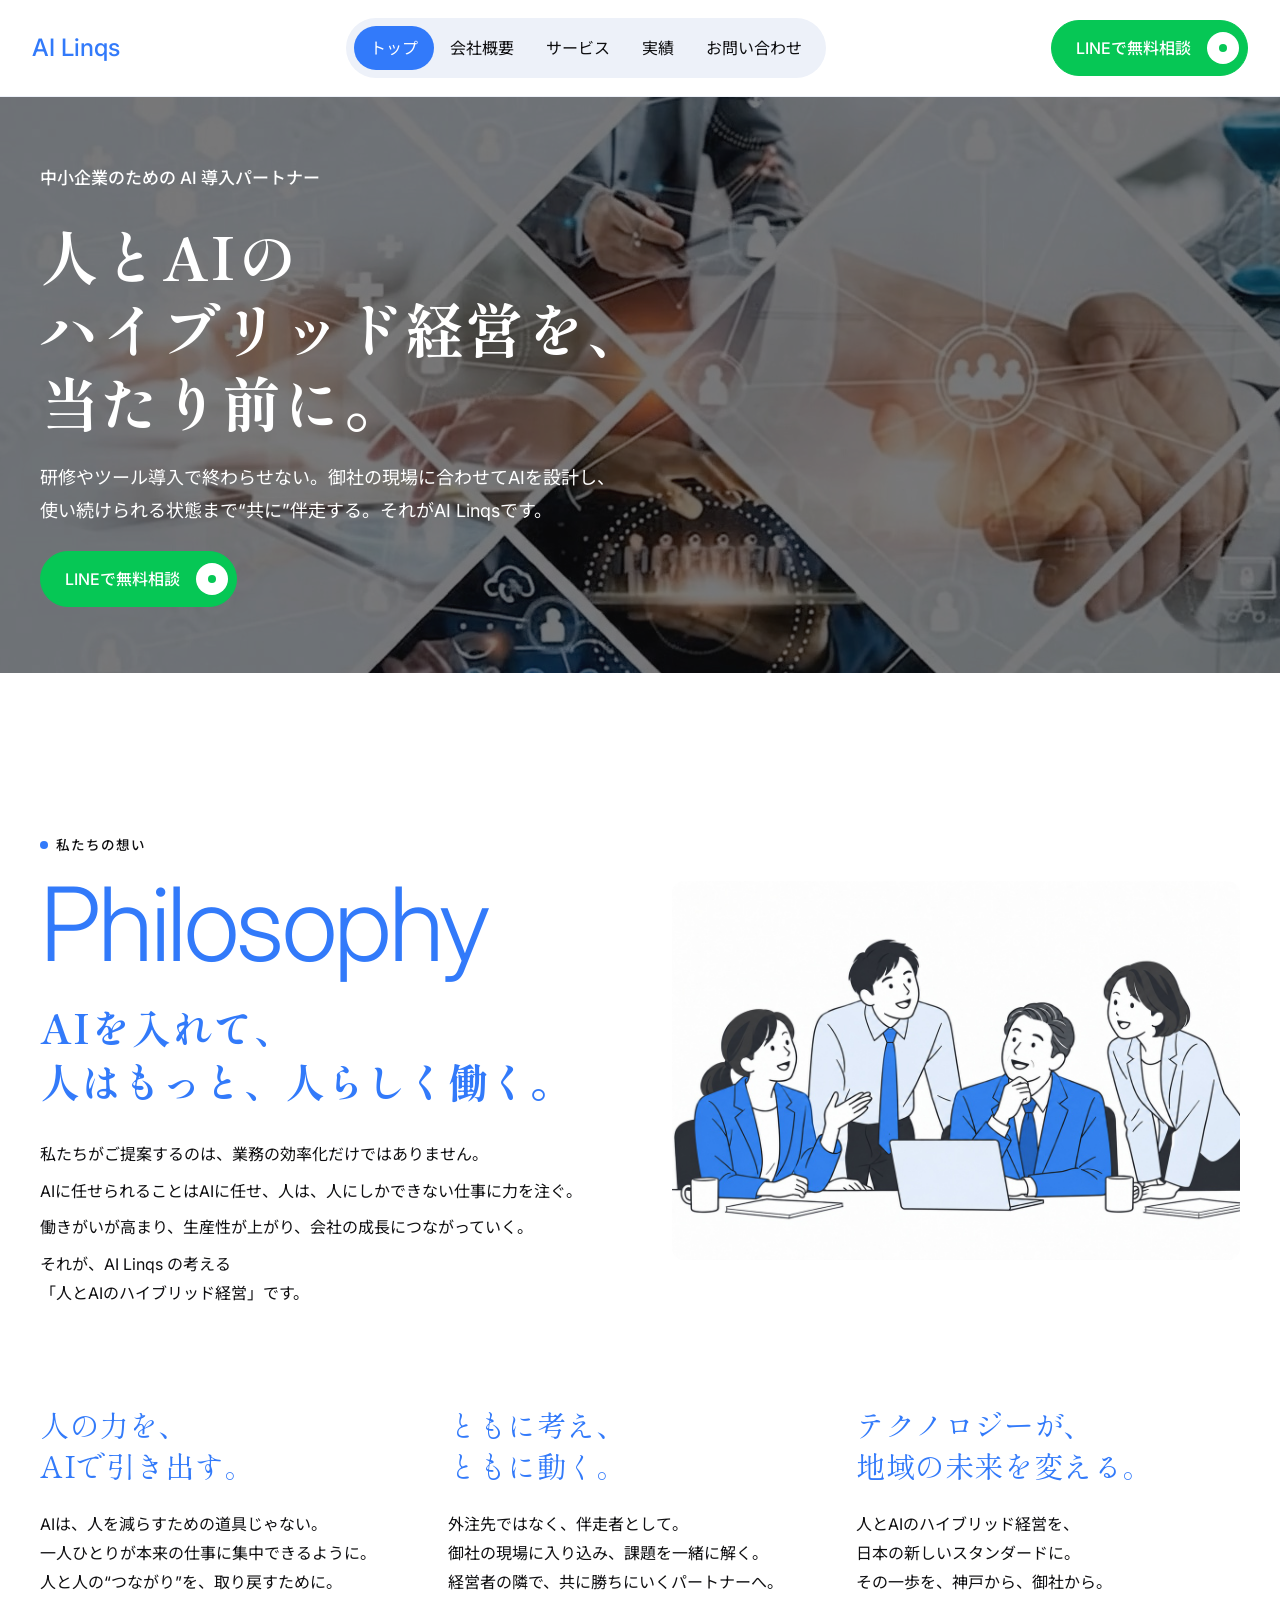
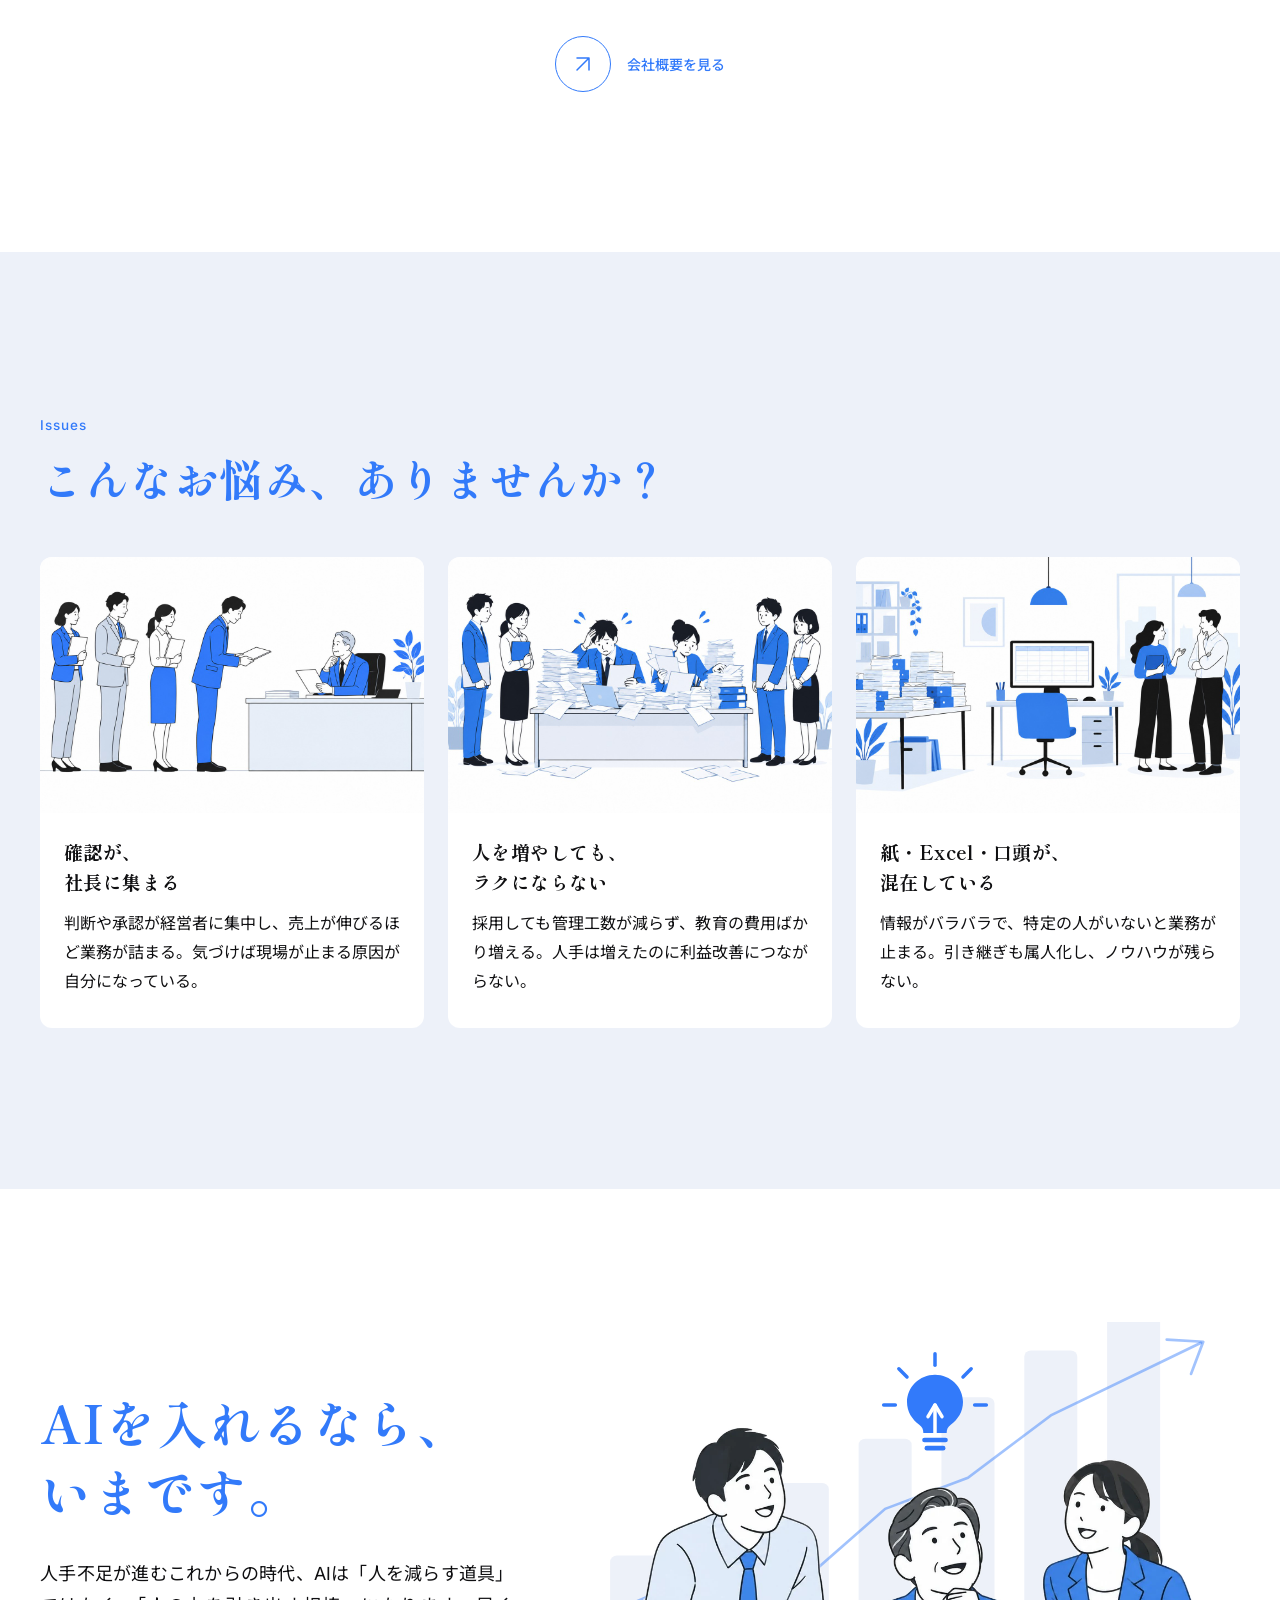
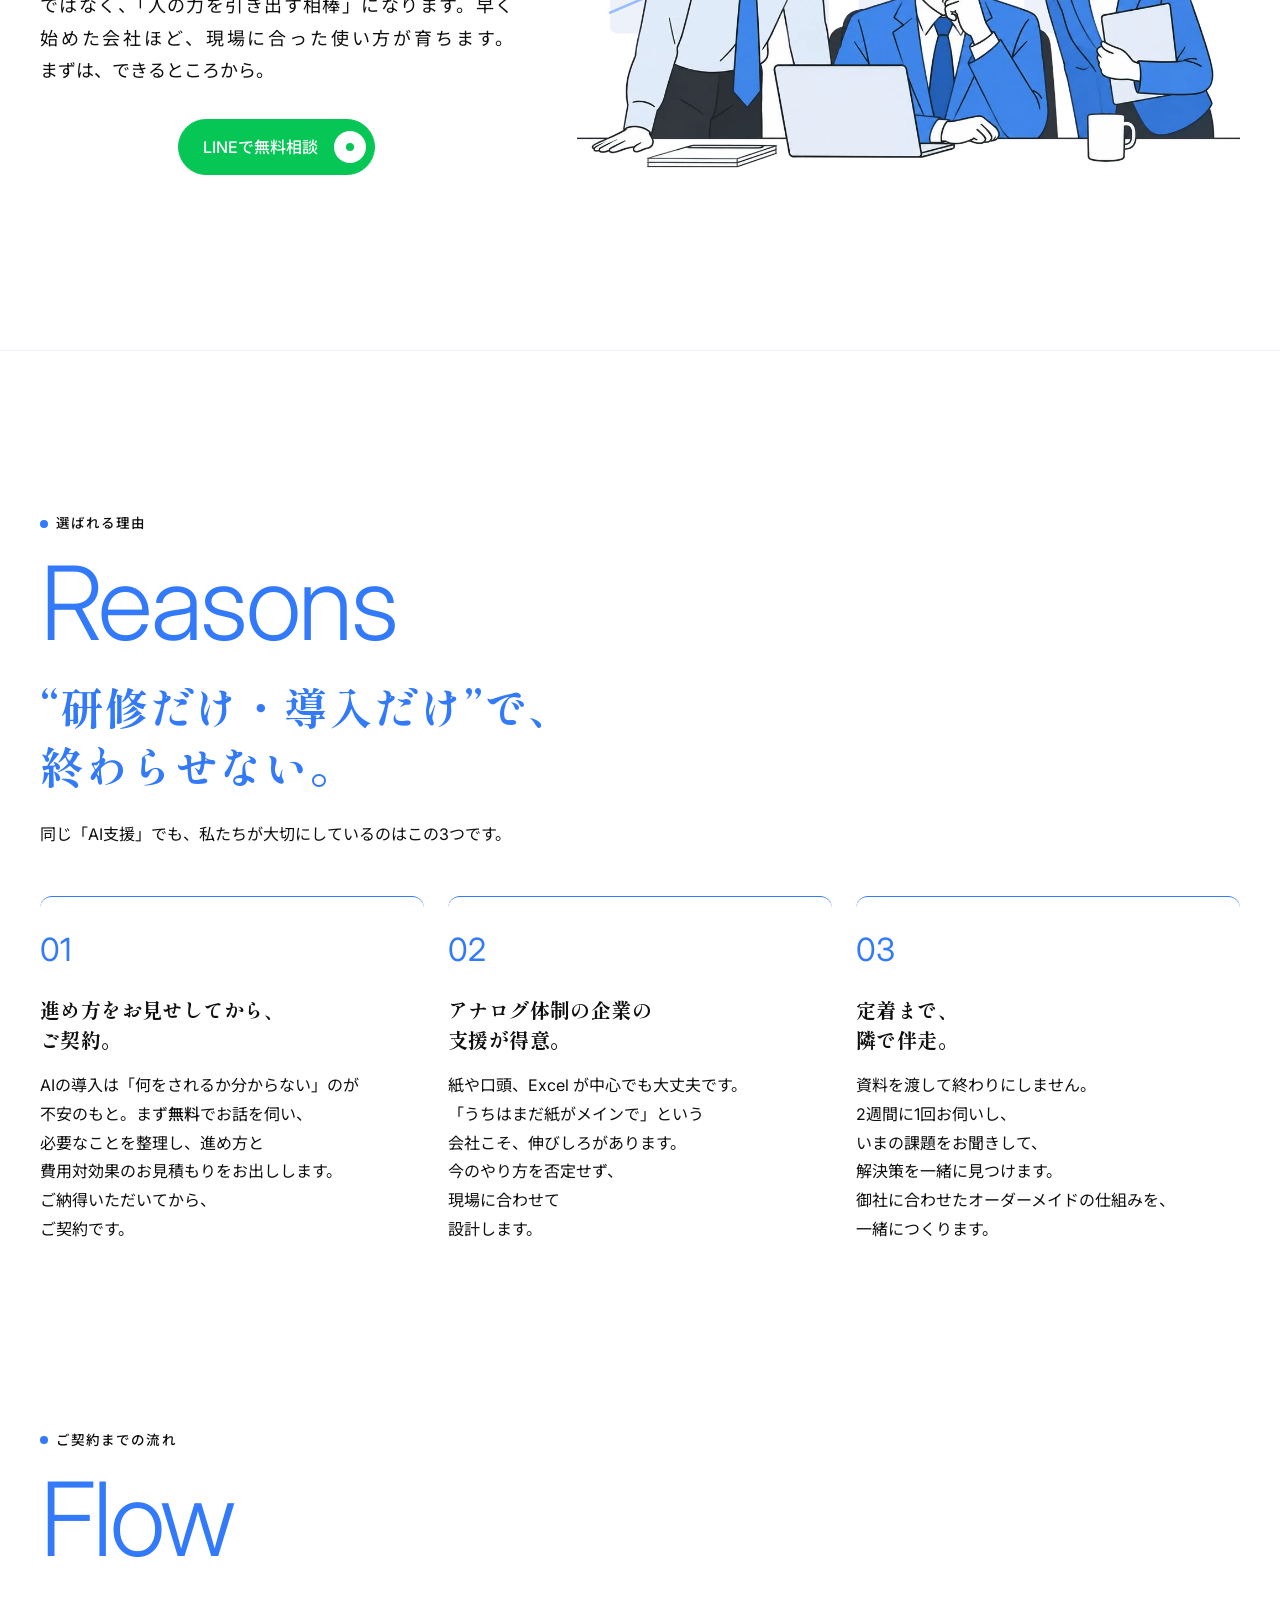
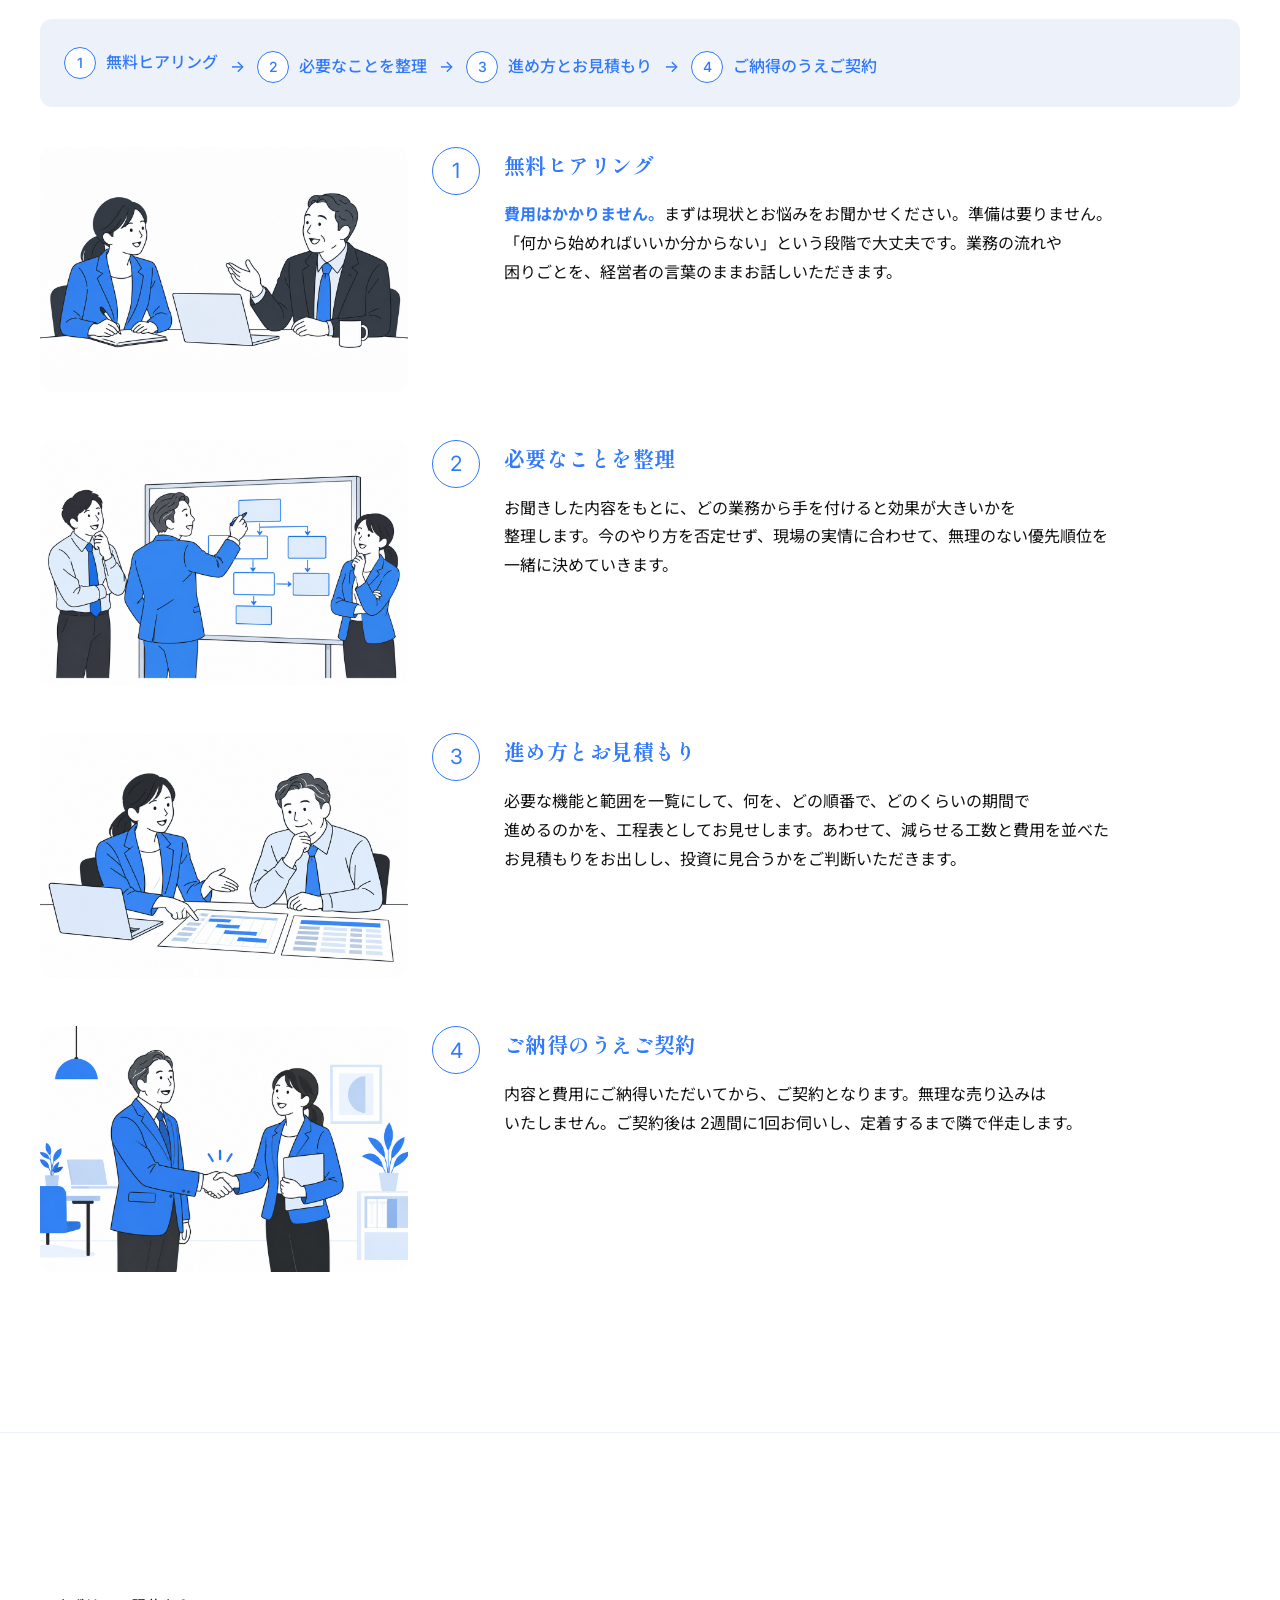
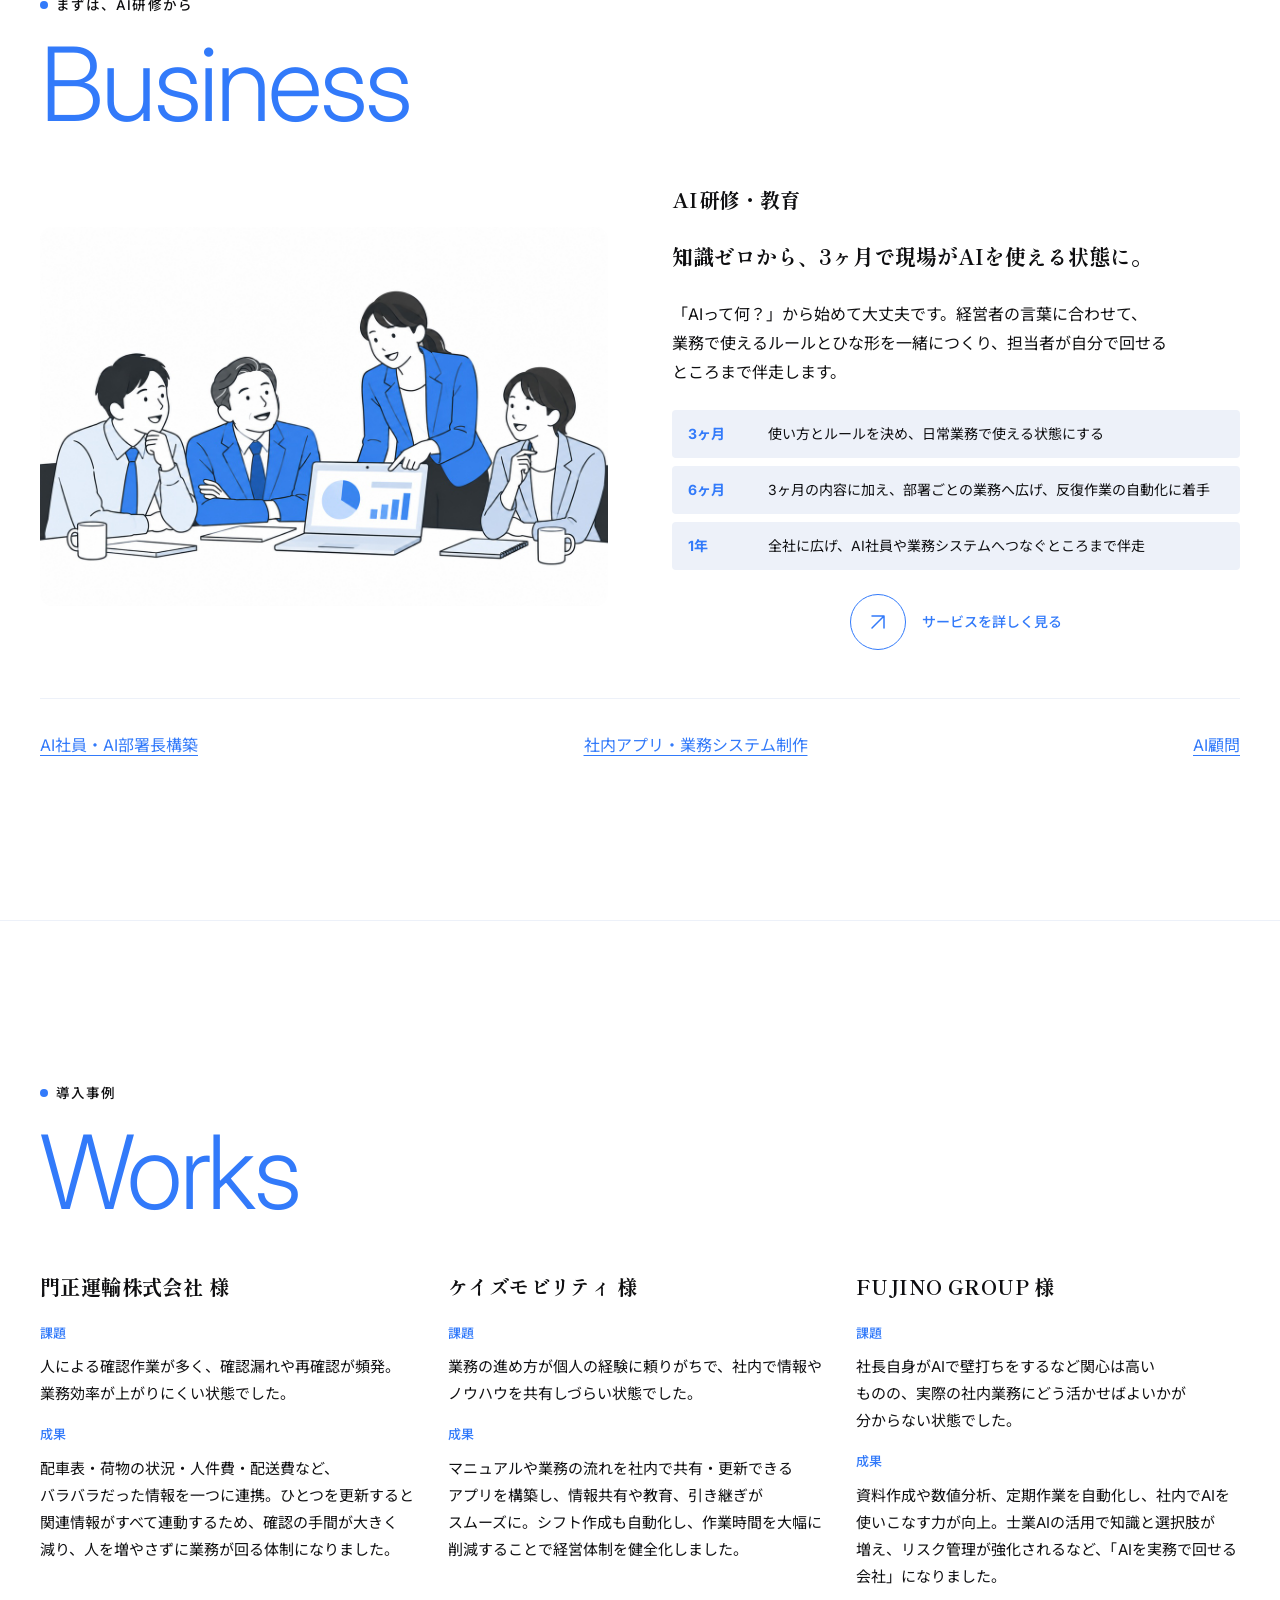
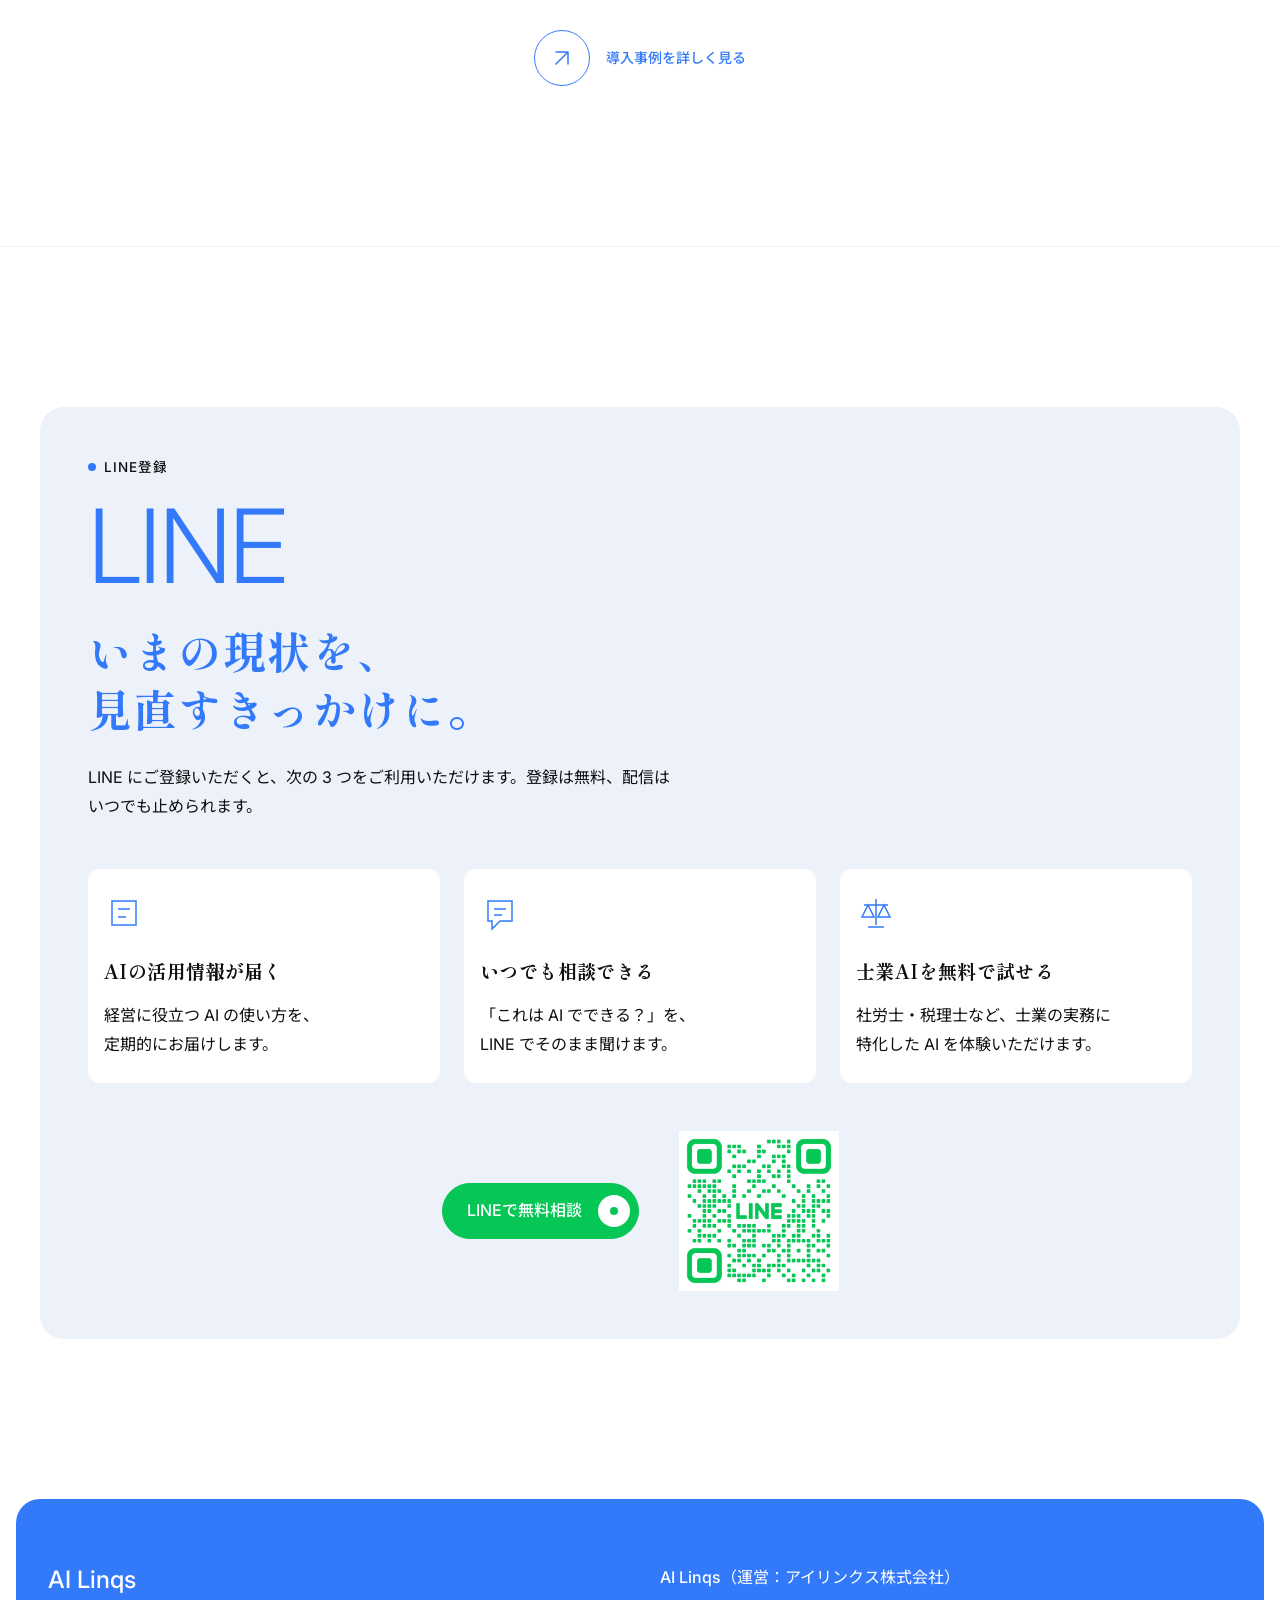
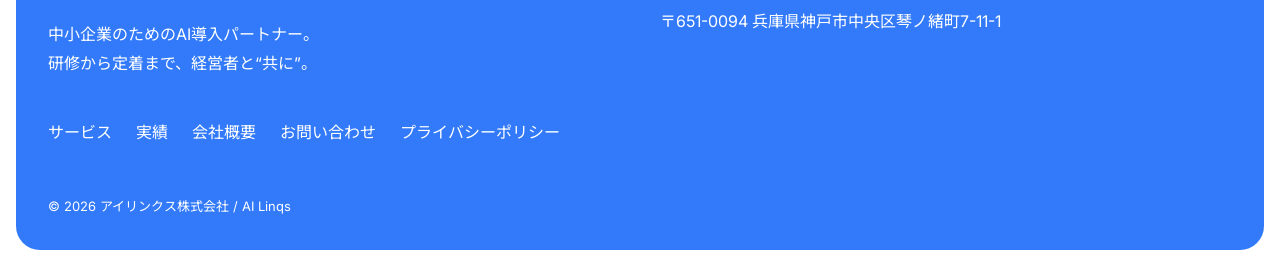
==== commit 4ae8df08: "v5.1：画面書き込みを反映（お悩み見出しの入れ替え、Now削除、流れ図の色、研修の説明再構成、段階図、事例タグ削除、余白調整） Co-Authored-By: Claude Fable 5.1 <n" ====
--- a/index.html
+++ b/index.html
@@ -1,5 +1,5 @@
 <!DOCTYPE html>
-<html lang="ja"><head><meta charset="UTF-8"><meta name="viewport" content="width=device-width, initial-scale=1"><meta name="robots" content="noindex,nofollow"><meta name="theme-color" content="#FFFFFF"><title>中小企業のためのAI導入パートナー｜AI Linqs</title><meta name="description" content="研修やツール導入で終わらせない。御社の現場に合わせてAIを設計し、使い続けられる状態まで“共に”伴走する。それがAI Linqsです。"><link rel="icon" sizes="32x32" href="assets/favicon-32.png"><link rel="icon" sizes="192x192" href="assets/favicon-192.png"><link rel="apple-touch-icon" sizes="180x180" href="assets/favicon-180.png"><link rel="preconnect" href="https://fonts.googleapis.com"><link rel="preconnect" href="https://fonts.gstatic.com" crossorigin><link href="https://fonts.googleapis.com/css2?family=Inter:wght@300;400;500;600&amp;family=Noto+Sans+JP:wght@400;500&amp;family=Shippori+Mincho+B1:wght@600;700&amp;display=swap" rel="stylesheet"><link rel="stylesheet" href="css/style.css"><script src="js/main.js" defer></script></head><body><a class="skip" href="#main">本文へスキップ</a><header class="site-header"><div class="header-inner"><a class="logo" href="index.html">AI Linqs</a><nav class="pill-nav" aria-label="グローバルナビゲーション"><a href="index.html" class="is-active" aria-current="page">トップ</a><a href="about.html">会社概要</a><a href="service.html">サービス</a><a href="works.html">実績</a><a href="contact.html">お問い合わせ</a></nav><div class="header-end"><a class="btn" href="contact.html#contact" data-line-cta>LINEで無料相談<span class="btn-dot" aria-hidden="true"></span></a><button class="burger" id="burger" type="button" aria-label="メニューを開く" aria-expanded="false" aria-controls="spMenu"><span></span><span></span></button></div></div><nav class="sp-menu" id="spMenu" aria-label="スマートフォン用メニュー" hidden><a href="index.html" class="is-active" aria-current="page">トップ</a><a href="about.html">会社概要</a><a href="service.html">サービス</a><a href="works.html">実績</a><a href="contact.html">お問い合わせ</a><a class="btn" href="contact.html#contact" data-line-cta>LINEで無料相談<span class="btn-dot" aria-hidden="true"></span></a></nav><noscript><nav class="nojs-nav" aria-label="ページ一覧"><a href="index.html" class="is-active" aria-current="page">トップ</a><a href="about.html">会社概要</a><a href="service.html">サービス</a><a href="works.html">実績</a><a href="contact.html">お問い合わせ</a></nav></noscript></header><main id="main"><section id="hero" class="hero"><video class="hero-image" muted playsinline preload="metadata" poster="assets/hero-poster.jpg" aria-hidden="true"><source src="assets/hero.mp4" type="video/mp4"></video><div class="hero-inner"><div class="hero-copy"><p class="eyebrow">中小企業のための AI 導入パートナー</p><h1 class="catch"><span class="phrase">人とAIの</span><br><span class="phrase">ハイブリッド経営を、</span><br><span class="phrase">当たり前に。</span></h1><p class="lead">研修やツール導入で終わらせない。御社の現場に合わせてAIを設計し、使い続けられる状態まで“共に”伴走する。それがAI Linqsです。</p><a class="btn" href="contact.html#contact" data-line-cta>LINEで無料相談<span class="btn-dot" aria-hidden="true"></span></a></div></div></section><section id="philosophy" class="section "><div class="container"><div class="section-head"><div class="sec-title"><p class="sec-ja"><span class="dot" aria-hidden="true"></span>私たちの想い</p><h2 class="sec-en" aria-hidden="true">Philosophy</h2><h2 class="sec-h catch"><span class="phrase">AIを入れて、</span><br><span class="phrase">人はもっと、人らしく働く。</span></h2></div></div><div class="philosophy-intro"><div class="prose"><p>私たちがご提案するのは、業務の効率化だけではありません。</p><p>AIに任せられることはAIに任せ、人は、人にしかできない仕事に力を注ぐ。</p><p>働きがいが高まり、生産性が上がり、会社の成長につながっていく。</p><p>それが、AI Linqs の考える<br>「人とAIのハイブリッド経営」です。</p></div><img class="photo" src="assets/il-philosophy.jpg" alt="明るい職場で笑顔で話す社員たちのイメージ" width="1200" height="800" loading="lazy" decoding="async"></div><div class="grid3 pillars"><article class="card pillar"><div class="card-body"><h3><span class="phrase">人の力を、</span><br><span class="phrase">AIで引き出す。</span></h3><p class="card-copy"><span class="phrase">AIは、人を減らすための道具じゃない。</span><br><span class="phrase">一人ひとりが本来の仕事に集中できるように。</span><br><span class="phrase">人と人の“つながり”を、取り戻すために。</span></p></div></article><article class="card pillar"><div class="card-body"><h3><span class="phrase">ともに考え、</span><br><span class="phrase">ともに動く。</span></h3><p class="card-copy"><span class="phrase">外注先ではなく、伴走者として。</span><br><span class="phrase">御社の現場に入り込み、課題を一緒に解く。</span><br><span class="phrase">経営者の隣で、共に勝ちにいくパートナーへ。</span></p></div></article><article class="card pillar"><div class="card-body"><h3><span class="phrase">テクノロジーが、</span><br><span class="phrase">地域の未来を変える。</span></h3><p class="card-copy"><span class="phrase">人とAIのハイブリッド経営を、</span><br><span class="phrase">日本の新しいスタンダードに。</span><br><span class="phrase">その一歩を、神戸から、御社から。</span></p></div></article></div><div class="actions"><a class="btn" href="about.html"><span class="btn-ring" aria-hidden="true"><svg viewBox="0 0 24 24" fill="none" stroke="currentColor" stroke-width="1.5" stroke-linecap="round" stroke-linejoin="round"><path d="M6 18 18 6M6 6h12v12"/></svg></span>会社概要を見る</a></div></div></section><section id="issues" class="section surface-section"><div class="container"><div class="section-head"><div class="sec-title"><p class="sec-ja"><span class="dot" aria-hidden="true"></span>お悩み</p><h2 class="sec-en" aria-hidden="true">Issues</h2><h2 class="sec-h">こんなお悩み、<span class="phrase">ありませんか？</span></h2></div></div><div class="grid3 issue-cards"><article class="card "><img class="photo" src="assets/issue-01.jpg" alt="" width="1200" height="800" loading="lazy" decoding="async"><div class="card-body"><h3>確認が、<br>社長に集まる</h3><p class="card-copy">判断や承認が経営者に集中し、売上が伸びるほど業務が詰まる。気づけば現場が止まる原因が自分になっている。</p></div></article><article class="card "><img class="photo" src="assets/issue-02.jpg" alt="" width="1200" height="800" loading="lazy" decoding="async"><div class="card-body"><h3>人を増やしても、<br>ラクにならない</h3><p class="card-copy">採用しても管理工数が減らず、教育の費用ばかり増える。人手は増えたのに利益改善につながらない。</p></div></article><article class="card "><img class="photo" src="assets/issue-03.jpg" alt="" width="1200" height="800" loading="lazy" decoding="async"><div class="card-body"><h3>紙・Excel・口頭が、<br>混在している</h3><p class="card-copy">情報がバラバラで、特定の人がいないと業務が止まる。引き継ぎも属人化し、ノウハウが残らない。</p></div></article></div></div></section><section id="timing" class="section "><div class="container"><div class="timing-layout"><div class="timing-copy"><div class="section-head"><div class="sec-title"><p class="sec-ja"><span class="dot" aria-hidden="true"></span>いまです</p><h2 class="sec-en" aria-hidden="true">Now</h2><h2 class="sec-h">AIを入れるなら、<br>いまです。</h2></div></div><p class="timing-body"><span class="phrase">人手不足が進むこれからの時代、AIは「人を減らす道具」ではなく、</span><br><span class="phrase">「人の力を引き出す相棒」になります。早く始めた会社ほど、</span><br><span class="phrase">現場に合った使い方が育ちます。まずは、できるところから。</span></p><div class="actions"><a class="btn" href="contact.html#contact" data-line-cta>LINEで無料相談<span class="btn-dot" aria-hidden="true"></span></a></div></div><div class="timing-visual"><svg class="timing-graph" viewBox="0 0 1200 800" preserveAspectRatio="none" aria-hidden="true"><g fill="#EDF1F9"><rect class="g-bar" style="--i:0" x="60" y="450" width="96" height="150" rx="12"/><rect class="g-bar" style="--i:1" x="210" y="385" width="96" height="215" rx="12"/><rect class="g-bar" style="--i:2" x="360" y="310" width="96" height="290" rx="12"/><rect class="g-bar" style="--i:3" x="510" y="225" width="96" height="375" rx="12"/><rect class="g-bar" style="--i:4" x="660" y="145" width="96" height="455" rx="12"/><rect class="g-bar" style="--i:5" x="810" y="55" width="96" height="545" rx="12"/><rect class="g-bar" style="--i:6" x="960" y="-40" width="96" height="640" rx="12"/></g><path class="g-line" pathLength="1" d="M60 560 L258 470 L408 500 L558 360 L708 300 L858 180 L1130 40" fill="none" stroke="#327AFA" stroke-width="5" stroke-linecap="round" stroke-linejoin="round"/><path class="g-arrow" d="M1068 34 L1134 38 L1112 100" fill="none" stroke="#327AFA" stroke-width="5" stroke-linecap="round" stroke-linejoin="round"/></svg><img class="photo" src="assets/timing-cut.webp" alt="机の前でひらめいた表情で顔を上げる経営者と、隣の社員" width="1200" height="800" loading="lazy" decoding="async"><span class="timing-mark" aria-hidden="true"><svg viewBox="0 0 96 96" fill="none" stroke-linecap="round" stroke-linejoin="round"><g class="bulb-rays" stroke="currentColor" stroke-width="3"><path d="M48 4v10"/><path d="M17 17l7 7"/><path d="M79 17l-7 7"/><path d="M4 48h10"/><path d="M82 48h10"/></g><path class="bulb-glass" d="M48 22c-13.300 0-24 10.500-24 23.500 0 8.500 4.500 15 10.500 19.500 2.500 1.900 3.500 4 3.500 7h20c0-3 1-5.100 3.500-7C67.500 60.500 72 54 72 45.500 72 32.500 61.300 22 48 22Z" fill="currentColor"/><path d="M42 58l6-10 6 10" stroke="#FFFFFF" stroke-width="3"/><path d="M48 48v24" stroke="#FFFFFF" stroke-width="3"/><path d="M39 78h18M41 85h14" stroke="currentColor" stroke-width="4"/></svg></span></div></div></div></section><section id="reasons" class="section "><div class="container"><div class="section-head"><div class="sec-title"><p class="sec-ja"><span class="dot" aria-hidden="true"></span>選ばれる理由</p><h2 class="sec-en" aria-hidden="true">Reasons</h2><h2 class="sec-h">“研修だけ・導入だけ”で、<br><span class="phrase">終わらせない。</span></h2></div><p class="lead">同じ「AI支援」でも、私たちが大切にしているのはこの3つです。</p></div><div class="grid3 reason-cards"><article class="card "><div class="card-body"><p class="eyebrow">01</p><h3>進め方をお見せしてから、<br>ご契約。</h3><p class="card-copy"><span class="phrase">AIの導入は「何をされるか分からない」のが</span><br><span class="phrase">不安のもと。まず<strong>無料</strong>でお話を伺い、</span><br><span class="phrase">必要なことを整理し、進め方と</span><br><span class="phrase">費用対効果のお見積もりをお出しします。</span><br><span class="phrase">ご納得いただいてから、</span><br><span class="phrase">ご契約です。</span></p></div></article><article class="card "><div class="card-body"><p class="eyebrow">02</p><h3>アナログ体制の企業の<br>支援が得意。</h3><p class="card-copy"><span class="phrase">紙や口頭、Excel が中心でも大丈夫です。</span><br><span class="phrase">「うちはまだ紙がメインで」という</span><br><span class="phrase">会社こそ、伸びしろがあります。</span><br><span class="phrase">今のやり方を否定せず、</span><br><span class="phrase">現場に合わせて</span><br><span class="phrase">設計します。</span></p></div></article><article class="card "><div class="card-body"><p class="eyebrow">03</p><h3>定着まで、<br>隣で伴走。</h3><p class="card-copy"><span class="phrase">資料を渡して終わりにしません。</span><br><span class="phrase">2週間に1回お伺いし、</span><br><span class="phrase">いまの課題をお聞きして、</span><br><span class="phrase">解決策を一緒に見つけます。</span><br><span class="phrase">御社に合わせたオーダーメイドの仕組みを、</span><br><span class="phrase">一緒につくります。</span></p></div></article></div><div class="contract-flow"><div class="section-head"><div class="sec-title"><h2 class="sec-ja"><span class="dot" aria-hidden="true"></span>ご契約までの流れ</h2><h2 class="sec-en" aria-hidden="true">Flow</h2></div></div><ol class="flow-chart" aria-label="ご契約までの流れ（要約）"><li><span class="flow-no">1</span><span class="flow-label">無料ヒアリング</span></li><li class="flow-arrow" aria-hidden="true">→</li><li><span class="flow-no">2</span><span class="flow-label">必要なことを整理</span></li><li class="flow-arrow" aria-hidden="true">→</li><li><span class="flow-no">3</span><span class="flow-label">進め方とお見積もり</span></li><li class="flow-arrow" aria-hidden="true">→</li><li class="is-goal"><span class="flow-no">4</span><span class="flow-label">ご納得のうえご契約</span></li></ol><ol class="contract-steps"><li><img class="photo" src="assets/il-step-01.jpg" alt="応接スペースで経営者の話を聞く担当者" width="1200" height="800" loading="lazy" decoding="async"><span class="step-number" aria-hidden="true">1</span><div class="contract-copy"><h4>無料ヒアリング</h4><p><strong class="em">費用はかかりません。</strong>まずは現状とお悩みをお聞かせください。準備は要りません。「何から始めればいいか分からない」という段階で大丈夫です。業務の流れや困りごとを、経営者の言葉のままお話しいただきます。</p></div></li><li><img class="photo" src="assets/il-step-02.jpg" alt="業務の流れを紙とホワイトボードで整理する社員たち" width="1200" height="800" loading="lazy" decoding="async"><span class="step-number" aria-hidden="true">2</span><div class="contract-copy"><h4>必要なことを整理</h4><p>お聞きした内容をもとに、どの業務から手を付けると効果が大きいかを整理します。今のやり方を否定せず、現場の実情に合わせて、無理のない優先順位を一緒に決めていきます。</p></div></li><li><img class="photo" src="assets/il-step-03.jpg" alt="机に広げた工程表と見積もりを説明する担当者" width="1200" height="800" loading="lazy" decoding="async"><span class="step-number" aria-hidden="true">3</span><div class="contract-copy"><h4>進め方とお見積もり</h4><p>必要な機能と範囲を一覧にして、何を、どの順番で、どのくらいの期間で進めるのかを、工程表としてお見せします。あわせて、減らせる工数と費用を並べたお見積もりをお出しし、投資に見合うかをご判断いただきます。</p></div></li><li><img class="photo" src="assets/il-step-04.jpg" alt="笑顔で契約書類を交わす経営者と担当者" width="1200" height="800" loading="lazy" decoding="async"><span class="step-number" aria-hidden="true">4</span><div class="contract-copy"><h4>ご納得のうえご契約</h4><p>内容と費用にご納得いただいてから、ご契約となります。無理な売り込みはいたしません。ご契約後は 2週間に1回お伺いし、定着するまで隣で伴走します。</p></div></li></ol></div></div></section><section id="service" class="section"><div class="container"><div class="section-head"><div class="sec-title"><h2 class="sec-ja"><span class="dot" aria-hidden="true"></span>まずは、AI研修から</h2><h2 class="sec-en" aria-hidden="true">Business</h2></div></div><div class="service-feature"><img class="photo" src="assets/il-service-training.jpg" width="1200" height="800" loading="lazy" decoding="async" alt=""><div class="service-copy"><h3>AI研修・教育</h3><p class="service-promise">知識ゼロから、3ヶ月で現場がAIを使える状態に。</p><ul class="period-tags" aria-label="期間"><li>3ヶ月</li><li>6ヶ月</li><li>1年</li></ul><a class="btn" href="service.html#front"><span class="btn-ring" aria-hidden="true"><svg viewBox="0 0 24 24" fill="none" stroke="currentColor" stroke-width="1.5" stroke-linecap="round" stroke-linejoin="round"><path d="M6 18 18 6M6 6h12v12"/></svg></span>サービスを詳しく見る</a></div></div><ul class="service-links"><li><a href="service.html#aistaff">AI社員・AI部署長構築</a></li><li><a href="service.html#app">社内アプリ・業務システム制作</a></li><li><a href="service.html#advisor">AI顧問</a></li></ul></div></section><section id="works" class="section "><div class="container"><div class="section-head"><div class="sec-title"><h2 class="sec-ja"><span class="dot" aria-hidden="true"></span>導入事例</h2><h2 class="sec-en" aria-hidden="true">Works</h2></div></div><div class="grid3 case-cards"><article class="card "><!-- 実写が届いたら差し込み：<img class="photo" src="assets/case-01.jpg" alt="" width="1200" height="800" loading="lazy" decoding="async"> --><div class="card-body"><p class="tags"><span>業務システム開発</span><span>現場のアナログ業務が多い企業</span></p><h3>門正運輸株式会社 様</h3><dl class="case"><div><dt>課題</dt><dd>人による確認作業が多く、確認漏れや再確認が頻発。業務効率が上がりにくい状態でした。</dd></div><div><dt>成果</dt><dd>配車表・荷物の状況・人件費・配送費など、バラバラだった情報を一つに連携。ひとつを更新すると関連情報がすべて連動するため、確認の手間が大きく減り、人を増やさずに業務が回る体制になりました。</dd></div></dl></div></article><article class="card "><!-- 実写が届いたら差し込み：<img class="photo" src="assets/case-02.jpg" alt="" width="1200" height="800" loading="lazy" decoding="async"> --><div class="card-body"><p class="tags"><span>社内アプリ開発・AI顧問</span><span>属人化された業務体質に悩む企業</span></p><h3>ケイズモビリティ 様</h3><dl class="case"><div><dt>課題</dt><dd>業務の進め方が個人の経験に頼りがちで、社内で情報やノウハウを共有しづらい状態でした。</dd></div><div><dt>成果</dt><dd>マニュアルや業務の流れを社内で共有・更新できるアプリを構築し、情報共有や教育、引き継ぎがスムーズに。シフト作成も自動化し、作業時間を大幅に削減することで経営体制を健全化しました。</dd></div></dl></div></article><article class="card "><!-- 実写が届いたら差し込み：<img class="photo" src="assets/case-03.jpg" alt="" width="1200" height="800" loading="lazy" decoding="async"> --><div class="card-body"><p class="tags"><span>AI研修・AI導入支援</span><span>AIの実務活用に踏み出したい企業</span></p><h3>FUJINO GROUP 様</h3><dl class="case"><div><dt>課題</dt><dd>社長自身がAIで壁打ちをするなど関心は高いものの、実際の社内業務にどう活かせばよいかが分からない状態でした。</dd></div><div><dt>成果</dt><dd>資料作成や数値分析、定期作業を自動化し、社内でAIを使いこなす力が向上。士業AIの活用で知識と選択肢が増え、リスク管理が強化されるなど、「AIを実務で回せる会社」になりました。</dd></div></dl></div></article></div><div class="actions"><a class="btn" href="works.html"><span class="btn-ring" aria-hidden="true"><svg viewBox="0 0 24 24" fill="none" stroke="currentColor" stroke-width="1.5" stroke-linecap="round" stroke-linejoin="round"><path d="M6 18 18 6M6 6h12v12"/></svg></span>導入事例を詳しく見る</a></div></div></section><section id="line" class="section "><div class="container"><div class="line-frame"><div class="section-head"><div class="sec-title"><p class="sec-ja"><span class="dot" aria-hidden="true"></span>LINE登録</p><h2 class="sec-en" aria-hidden="true">LINE</h2><h2 class="sec-h">いまの現状を、<br><span class="phrase">見直すきっかけに。</span></h2></div><p class="lead">LINE にご登録いただくと、次の 3 つをご利用いただけます。登録は無料、配信はいつでも止められます。</p></div><div class="grid3 benefits"><article class="card "><svg class="line-icon" viewBox="0 0 40 40" aria-hidden="true"><path d="M8 8h24v24H8z M14 16h12 M14 24h8"/></svg><div class="card-body"><h3>AIの活用情報が届く</h3><p class="card-copy"><span class="phrase">経営に役立つ AI の使い方を、</span><br><span class="phrase">定期的にお届けします。</span></p></div></article><article class="card "><svg class="line-icon" viewBox="0 0 40 40" aria-hidden="true"><path d="M8 8h24v20H20l-8 8v-8H8z M14 16h12 M14 22h8"/></svg><div class="card-body"><h3>いつでも相談できる</h3><p class="card-copy"><span class="phrase">「これは AI でできる？」を、</span><br><span class="phrase">LINE でそのまま聞けます。</span></p></div></article><article class="card "><svg class="line-icon" viewBox="0 0 40 40" aria-hidden="true"><path d="M20 6v26 M8 12h24 M12 12l-6 12h12z M28 12l-6 12h12z M12 34h16"/></svg><div class="card-body"><h3>士業AIを無料で試せる</h3><p class="card-copy"><span class="phrase">社労士・税理士など、士業の実務に</span><br><span class="phrase">特化した AI を体験いただけます。</span></p></div></article></div><div class="line-action"><a class="btn" href="contact.html#contact" data-line-cta>LINEで無料相談<span class="btn-dot" aria-hidden="true"></span></a><img class="qr pc-only" src="assets/line-qr.png" alt="LINE友だち追加QRコード" width="160" height="160"></div></div></div></section></main><footer class="footer">
+<html lang="ja"><head><meta charset="UTF-8"><meta name="viewport" content="width=device-width, initial-scale=1"><meta name="robots" content="noindex,nofollow"><meta name="theme-color" content="#FFFFFF"><title>中小企業のためのAI導入パートナー｜AI Linqs</title><meta name="description" content="研修やツール導入で終わらせない。御社の現場に合わせてAIを設計し、使い続けられる状態まで“共に”伴走する。それがAI Linqsです。"><link rel="icon" sizes="32x32" href="assets/favicon-32.png"><link rel="icon" sizes="192x192" href="assets/favicon-192.png"><link rel="apple-touch-icon" sizes="180x180" href="assets/favicon-180.png"><link rel="preconnect" href="https://fonts.googleapis.com"><link rel="preconnect" href="https://fonts.gstatic.com" crossorigin><link href="https://fonts.googleapis.com/css2?family=Inter:wght@300;400;500;600&amp;family=Noto+Sans+JP:wght@400;500&amp;family=Shippori+Mincho+B1:wght@600;700&amp;display=swap" rel="stylesheet"><link rel="stylesheet" href="css/style.css"><script src="js/main.js" defer></script></head><body><a class="skip" href="#main">本文へスキップ</a><header class="site-header"><div class="header-inner"><a class="logo" href="index.html">AI Linqs</a><nav class="pill-nav" aria-label="グローバルナビゲーション"><a href="index.html" class="is-active" aria-current="page">トップ</a><a href="about.html">会社概要</a><a href="service.html">サービス</a><a href="works.html">実績</a><a href="contact.html">お問い合わせ</a></nav><div class="header-end"><a class="btn" href="contact.html#contact" data-line-cta>LINEで無料相談<span class="btn-dot" aria-hidden="true"></span></a><button class="burger" id="burger" type="button" aria-label="メニューを開く" aria-expanded="false" aria-controls="spMenu"><span></span><span></span></button></div></div><nav class="sp-menu" id="spMenu" aria-label="スマートフォン用メニュー" hidden><a href="index.html" class="is-active" aria-current="page">トップ</a><a href="about.html">会社概要</a><a href="service.html">サービス</a><a href="works.html">実績</a><a href="contact.html">お問い合わせ</a><a class="btn" href="contact.html#contact" data-line-cta>LINEで無料相談<span class="btn-dot" aria-hidden="true"></span></a></nav><noscript><nav class="nojs-nav" aria-label="ページ一覧"><a href="index.html" class="is-active" aria-current="page">トップ</a><a href="about.html">会社概要</a><a href="service.html">サービス</a><a href="works.html">実績</a><a href="contact.html">お問い合わせ</a></nav></noscript></header><main id="main"><section id="hero" class="hero"><video class="hero-image" muted playsinline preload="metadata" poster="assets/hero-poster.jpg" aria-hidden="true"><source src="assets/hero.mp4" type="video/mp4"></video><div class="hero-inner"><div class="hero-copy"><p class="eyebrow">中小企業のための AI 導入パートナー</p><h1 class="catch"><span class="phrase">人とAIの</span><br><span class="phrase">ハイブリッド経営を、</span><br><span class="phrase">当たり前に。</span></h1><p class="lead">研修やツール導入で終わらせない。御社の現場に合わせてAIを設計し、使い続けられる状態まで“共に”伴走する。それがAI Linqsです。</p><a class="btn" href="contact.html#contact" data-line-cta>LINEで無料相談<span class="btn-dot" aria-hidden="true"></span></a></div></div></section><section id="philosophy" class="section "><div class="container"><div class="section-head"><div class="sec-title"><p class="sec-ja"><span class="dot" aria-hidden="true"></span>私たちの想い</p><h2 class="sec-en" aria-hidden="true">Philosophy</h2><h2 class="sec-h catch"><span class="phrase">AIを入れて、</span><br><span class="phrase">人はもっと、人らしく働く。</span></h2></div></div><div class="philosophy-intro"><div class="prose"><p>私たちがご提案するのは、業務の効率化だけではありません。</p><p>AIに任せられることはAIに任せ、人は、人にしかできない仕事に力を注ぐ。</p><p>働きがいが高まり、生産性が上がり、会社の成長につながっていく。</p><p>それが、AI Linqs の考える<br>「人とAIのハイブリッド経営」です。</p></div><img class="photo" src="assets/il-philosophy.jpg" alt="明るい職場で笑顔で話す社員たちのイメージ" width="1200" height="800" loading="lazy" decoding="async"></div><div class="grid3 pillars"><article class="card pillar"><div class="card-body"><h3><span class="phrase">人の力を、</span><br><span class="phrase">AIで引き出す。</span></h3><p class="card-copy"><span class="phrase">AIは、人を減らすための道具じゃない。</span><br><span class="phrase">一人ひとりが本来の仕事に集中できるように。</span><br><span class="phrase">人と人の“つながり”を、取り戻すために。</span></p></div></article><article class="card pillar"><div class="card-body"><h3><span class="phrase">ともに考え、</span><br><span class="phrase">ともに動く。</span></h3><p class="card-copy"><span class="phrase">外注先ではなく、伴走者として。</span><br><span class="phrase">御社の現場に入り込み、課題を一緒に解く。</span><br><span class="phrase">経営者の隣で、共に勝ちにいくパートナーへ。</span></p></div></article><article class="card pillar"><div class="card-body"><h3><span class="phrase">テクノロジーが、</span><br><span class="phrase">地域の未来を変える。</span></h3><p class="card-copy"><span class="phrase">人とAIのハイブリッド経営を、</span><br><span class="phrase">日本の新しいスタンダードに。</span><br><span class="phrase">その一歩を、神戸から、御社から。</span></p></div></article></div><div class="actions"><a class="btn" href="about.html"><span class="btn-ring" aria-hidden="true"><svg viewBox="0 0 24 24" fill="none" stroke="currentColor" stroke-width="1.5" stroke-linecap="round" stroke-linejoin="round"><path d="M6 18 18 6M6 6h12v12"/></svg></span>会社概要を見る</a></div></div></section><section id="issues" class="section surface-section"><div class="container"><div class="section-head"><div class="sec-title sec-title--swap"><p class="sec-en-small" aria-hidden="true">Issues</p><h2 class="sec-h">こんなお悩み、<span class="phrase">ありませんか？</span></h2></div></div><div class="grid3 issue-cards"><article class="card "><img class="photo" src="assets/issue-01.jpg" alt="" width="1200" height="800" loading="lazy" decoding="async"><div class="card-body"><h3>確認が、<br>社長に集まる</h3><p class="card-copy">判断や承認が経営者に集中し、売上が伸びるほど業務が詰まる。気づけば現場が止まる原因が自分になっている。</p></div></article><article class="card "><img class="photo" src="assets/issue-02.jpg" alt="" width="1200" height="800" loading="lazy" decoding="async"><div class="card-body"><h3>人を増やしても、<br>ラクにならない</h3><p class="card-copy">採用しても管理工数が減らず、教育の費用ばかり増える。人手は増えたのに利益改善につながらない。</p></div></article><article class="card "><img class="photo" src="assets/issue-03.jpg" alt="" width="1200" height="800" loading="lazy" decoding="async"><div class="card-body"><h3>紙・Excel・口頭が、<br>混在している</h3><p class="card-copy">情報がバラバラで、特定の人がいないと業務が止まる。引き継ぎも属人化し、ノウハウが残らない。</p></div></article></div></div></section><section id="timing" class="section "><div class="container"><div class="timing-layout"><div class="timing-copy"><div class="section-head"><div class="sec-title"><h2 class="sec-h">AIを入れるなら、<br>いまです。</h2></div></div><p class="timing-body"><span class="phrase">人手不足が進むこれからの時代、AIは「人を減らす道具」ではなく、</span><br><span class="phrase">「人の力を引き出す相棒」になります。早く始めた会社ほど、</span><br><span class="phrase">現場に合った使い方が育ちます。まずは、できるところから。</span></p><div class="actions"><a class="btn" href="contact.html#contact" data-line-cta>LINEで無料相談<span class="btn-dot" aria-hidden="true"></span></a></div></div><div class="timing-visual"><svg class="timing-graph" viewBox="0 0 1200 800" preserveAspectRatio="none" aria-hidden="true"><g fill="#EDF1F9"><rect class="g-bar" style="--i:0" x="60" y="450" width="96" height="150" rx="12"/><rect class="g-bar" style="--i:1" x="210" y="385" width="96" height="215" rx="12"/><rect class="g-bar" style="--i:2" x="360" y="310" width="96" height="290" rx="12"/><rect class="g-bar" style="--i:3" x="510" y="225" width="96" height="375" rx="12"/><rect class="g-bar" style="--i:4" x="660" y="145" width="96" height="455" rx="12"/><rect class="g-bar" style="--i:5" x="810" y="55" width="96" height="545" rx="12"/><rect class="g-bar" style="--i:6" x="960" y="-40" width="96" height="640" rx="12"/></g><path class="g-line" pathLength="1" d="M60 560 L258 470 L408 500 L558 360 L708 300 L858 180 L1130 40" fill="none" stroke="#327AFA" stroke-width="5" stroke-linecap="round" stroke-linejoin="round"/><path class="g-arrow" d="M1068 34 L1134 38 L1112 100" fill="none" stroke="#327AFA" stroke-width="5" stroke-linecap="round" stroke-linejoin="round"/></svg><img class="photo" src="assets/timing-cut.webp" alt="机の前でひらめいた表情で顔を上げる経営者と、隣の社員" width="1200" height="800" loading="lazy" decoding="async"><span class="timing-mark" aria-hidden="true"><svg viewBox="0 0 96 96" fill="none" stroke-linecap="round" stroke-linejoin="round"><g class="bulb-rays" stroke="currentColor" stroke-width="3"><path d="M48 4v10"/><path d="M17 17l7 7"/><path d="M79 17l-7 7"/><path d="M4 48h10"/><path d="M82 48h10"/></g><path class="bulb-glass" d="M48 22c-13.300 0-24 10.500-24 23.500 0 8.500 4.500 15 10.500 19.500 2.500 1.900 3.500 4 3.500 7h20c0-3 1-5.100 3.500-7C67.500 60.500 72 54 72 45.500 72 32.500 61.300 22 48 22Z" fill="currentColor"/><path d="M42 58l6-10 6 10" stroke="#FFFFFF" stroke-width="3"/><path d="M48 48v24" stroke="#FFFFFF" stroke-width="3"/><path d="M39 78h18M41 85h14" stroke="currentColor" stroke-width="4"/></svg></span></div></div></div></section><section id="reasons" class="section "><div class="container"><div class="section-head"><div class="sec-title"><p class="sec-ja"><span class="dot" aria-hidden="true"></span>選ばれる理由</p><h2 class="sec-en" aria-hidden="true">Reasons</h2><h2 class="sec-h">“研修だけ・導入だけ”で、<br><span class="phrase">終わらせない。</span></h2></div><p class="lead">同じ「AI支援」でも、私たちが大切にしているのはこの3つです。</p></div><div class="grid3 reason-cards"><article class="card "><div class="card-body"><p class="eyebrow">01</p><h3>進め方をお見せしてから、<br>ご契約。</h3><p class="card-copy"><span class="phrase">AIの導入は「何をされるか分からない」のが</span><br><span class="phrase">不安のもと。まず<strong>無料</strong>でお話を伺い、</span><br><span class="phrase">必要なことを整理し、進め方と</span><br><span class="phrase">費用対効果のお見積もりをお出しします。</span><br><span class="phrase">ご納得いただいてから、</span><br><span class="phrase">ご契約です。</span></p></div></article><article class="card "><div class="card-body"><p class="eyebrow">02</p><h3>アナログ体制の企業の<br>支援が得意。</h3><p class="card-copy"><span class="phrase">紙や口頭、Excel が中心でも大丈夫です。</span><br><span class="phrase">「うちはまだ紙がメインで」という</span><br><span class="phrase">会社こそ、伸びしろがあります。</span><br><span class="phrase">今のやり方を否定せず、</span><br><span class="phrase">現場に合わせて</span><br><span class="phrase">設計します。</span></p></div></article><article class="card "><div class="card-body"><p class="eyebrow">03</p><h3>定着まで、<br>隣で伴走。</h3><p class="card-copy"><span class="phrase">資料を渡して終わりにしません。</span><br><span class="phrase">2週間に1回お伺いし、</span><br><span class="phrase">いまの課題をお聞きして、</span><br><span class="phrase">解決策を一緒に見つけます。</span><br><span class="phrase">御社に合わせたオーダーメイドの仕組みを、</span><br><span class="phrase">一緒につくります。</span></p></div></article></div><div class="contract-flow"><div class="section-head"><div class="sec-title"><h2 class="sec-ja"><span class="dot" aria-hidden="true"></span>ご契約までの流れ</h2><h2 class="sec-en" aria-hidden="true">Flow</h2></div></div><ol class="flow-chart" aria-label="ご契約までの流れ（要約）"><li><span class="flow-no">1</span><span class="flow-label">無料ヒアリング</span></li><li class="flow-arrow" aria-hidden="true">→</li><li><span class="flow-no">2</span><span class="flow-label">必要なことを整理</span></li><li class="flow-arrow" aria-hidden="true">→</li><li><span class="flow-no">3</span><span class="flow-label">進め方とお見積もり</span></li><li class="flow-arrow" aria-hidden="true">→</li><li class="is-goal"><span class="flow-no">4</span><span class="flow-label">ご納得のうえご契約</span></li></ol><ol class="contract-steps"><li><img class="photo" src="assets/il-step-01.jpg" alt="応接スペースで経営者の話を聞く担当者" width="1200" height="800" loading="lazy" decoding="async"><span class="step-number" aria-hidden="true">1</span><div class="contract-copy"><h4>無料ヒアリング</h4><p><strong class="em">費用はかかりません。</strong>まずは現状とお悩みをお聞かせください。準備は要りません。「何から始めればいいか分からない」という段階で大丈夫です。業務の流れや困りごとを、経営者の言葉のままお話しいただきます。</p></div></li><li><img class="photo" src="assets/il-step-02.jpg" alt="業務の流れを紙とホワイトボードで整理する社員たち" width="1200" height="800" loading="lazy" decoding="async"><span class="step-number" aria-hidden="true">2</span><div class="contract-copy"><h4>必要なことを整理</h4><p>お聞きした内容をもとに、どの業務から手を付けると効果が大きいかを整理します。今のやり方を否定せず、現場の実情に合わせて、無理のない優先順位を一緒に決めていきます。</p></div></li><li><img class="photo" src="assets/il-step-03.jpg" alt="机に広げた工程表と見積もりを説明する担当者" width="1200" height="800" loading="lazy" decoding="async"><span class="step-number" aria-hidden="true">3</span><div class="contract-copy"><h4>進め方とお見積もり</h4><p>必要な機能と範囲を一覧にして、何を、どの順番で、どのくらいの期間で進めるのかを、工程表としてお見せします。あわせて、減らせる工数と費用を並べたお見積もりをお出しし、投資に見合うかをご判断いただきます。</p></div></li><li><img class="photo" src="assets/il-step-04.jpg" alt="笑顔で契約書類を交わす経営者と担当者" width="1200" height="800" loading="lazy" decoding="async"><span class="step-number" aria-hidden="true">4</span><div class="contract-copy"><h4>ご納得のうえご契約</h4><p>内容と費用にご納得いただいてから、ご契約となります。無理な売り込みはいたしません。ご契約後は 2週間に1回お伺いし、定着するまで隣で伴走します。</p></div></li></ol></div></div></section><section id="service" class="section"><div class="container"><div class="section-head"><div class="sec-title"><h2 class="sec-ja"><span class="dot" aria-hidden="true"></span>まずは、AI研修から</h2><h2 class="sec-en" aria-hidden="true">Business</h2></div></div><div class="service-feature"><img class="photo" src="assets/il-service-training.jpg" width="1200" height="800" loading="lazy" decoding="async" alt=""><div class="service-copy"><h3>AI研修・教育</h3><p class="service-promise">知識ゼロから、3ヶ月で現場がAIを使える状態に。</p><p>「AIって何？」から始めて大丈夫です。経営者の言葉に合わせて、業務で使えるルールとひな形を一緒につくり、担当者が自分で回せるところまで伴走します。</p><ul class="period-plans" aria-label="期間と内容"><li><b>3ヶ月</b><span>使い方とルールを決め、日常業務で使える状態にする</span></li><li><b>6ヶ月</b><span>3ヶ月の内容に加え、部署ごとの業務へ広げ、反復作業の自動化に着手</span></li><li><b>1年</b><span>全社に広げ、AI社員や業務システムへつなぐところまで伴走</span></li></ul><a class="btn" href="service.html#front"><span class="btn-ring" aria-hidden="true"><svg viewBox="0 0 24 24" fill="none" stroke="currentColor" stroke-width="1.5" stroke-linecap="round" stroke-linejoin="round"><path d="M6 18 18 6M6 6h12v12"/></svg></span>サービスを詳しく見る</a></div></div><ul class="service-links"><li><a href="service.html#aistaff">AI社員・AI部署長構築</a></li><li><a href="service.html#app">社内アプリ・業務システム制作</a></li><li><a href="service.html#advisor">AI顧問</a></li></ul></div></section><section id="works" class="section "><div class="container"><div class="section-head"><div class="sec-title"><h2 class="sec-ja"><span class="dot" aria-hidden="true"></span>導入事例</h2><h2 class="sec-en" aria-hidden="true">Works</h2></div></div><div class="grid3 case-cards"><article class="card "><!-- 実写が届いたら差し込み：<img class="photo" src="assets/case-01.jpg" alt="" width="1200" height="800" loading="lazy" decoding="async"> --><div class="card-body"><h3>門正運輸株式会社 様</h3><dl class="case"><div><dt>課題</dt><dd>人による確認作業が多く、確認漏れや再確認が頻発。業務効率が上がりにくい状態でした。</dd></div><div><dt>成果</dt><dd>配車表・荷物の状況・人件費・配送費など、バラバラだった情報を一つに連携。ひとつを更新すると関連情報がすべて連動するため、確認の手間が大きく減り、人を増やさずに業務が回る体制になりました。</dd></div></dl></div></article><article class="card "><!-- 実写が届いたら差し込み：<img class="photo" src="assets/case-02.jpg" alt="" width="1200" height="800" loading="lazy" decoding="async"> --><div class="card-body"><h3>ケイズモビリティ 様</h3><dl class="case"><div><dt>課題</dt><dd>業務の進め方が個人の経験に頼りがちで、社内で情報やノウハウを共有しづらい状態でした。</dd></div><div><dt>成果</dt><dd>マニュアルや業務の流れを社内で共有・更新できるアプリを構築し、情報共有や教育、引き継ぎがスムーズに。シフト作成も自動化し、作業時間を大幅に削減することで経営体制を健全化しました。</dd></div></dl></div></article><article class="card "><!-- 実写が届いたら差し込み：<img class="photo" src="assets/case-03.jpg" alt="" width="1200" height="800" loading="lazy" decoding="async"> --><div class="card-body"><h3>FUJINO GROUP 様</h3><dl class="case"><div><dt>課題</dt><dd>社長自身がAIで壁打ちをするなど関心は高いものの、実際の社内業務にどう活かせばよいかが分からない状態でした。</dd></div><div><dt>成果</dt><dd>資料作成や数値分析、定期作業を自動化し、社内でAIを使いこなす力が向上。士業AIの活用で知識と選択肢が増え、リスク管理が強化されるなど、「AIを実務で回せる会社」になりました。</dd></div></dl></div></article></div><div class="actions"><a class="btn" href="works.html"><span class="btn-ring" aria-hidden="true"><svg viewBox="0 0 24 24" fill="none" stroke="currentColor" stroke-width="1.5" stroke-linecap="round" stroke-linejoin="round"><path d="M6 18 18 6M6 6h12v12"/></svg></span>導入事例を詳しく見る</a></div></div></section><section id="line" class="section "><div class="container"><div class="line-frame"><div class="section-head"><div class="sec-title"><p class="sec-ja"><span class="dot" aria-hidden="true"></span>LINE登録</p><h2 class="sec-en" aria-hidden="true">LINE</h2><h2 class="sec-h">いまの現状を、<br><span class="phrase">見直すきっかけに。</span></h2></div><p class="lead">LINE にご登録いただくと、次の 3 つをご利用いただけます。登録は無料、配信はいつでも止められます。</p></div><div class="grid3 benefits"><article class="card "><svg class="line-icon" viewBox="0 0 40 40" aria-hidden="true"><path d="M8 8h24v24H8z M14 16h12 M14 24h8"/></svg><div class="card-body"><h3>AIの活用情報が届く</h3><p class="card-copy"><span class="phrase">経営に役立つ AI の使い方を、</span><br><span class="phrase">定期的にお届けします。</span></p></div></article><article class="card "><svg class="line-icon" viewBox="0 0 40 40" aria-hidden="true"><path d="M8 8h24v20H20l-8 8v-8H8z M14 16h12 M14 22h8"/></svg><div class="card-body"><h3>いつでも相談できる</h3><p class="card-copy"><span class="phrase">「これは AI でできる？」を、</span><br><span class="phrase">LINE でそのまま聞けます。</span></p></div></article><article class="card "><svg class="line-icon" viewBox="0 0 40 40" aria-hidden="true"><path d="M20 6v26 M8 12h24 M12 12l-6 12h12z M28 12l-6 12h12z M12 34h16"/></svg><div class="card-body"><h3>士業AIを無料で試せる</h3><p class="card-copy"><span class="phrase">社労士・税理士など、士業の実務に</span><br><span class="phrase">特化した AI を体験いただけます。</span></p></div></article></div><div class="line-action"><a class="btn" href="contact.html#contact" data-line-cta>LINEで無料相談<span class="btn-dot" aria-hidden="true"></span></a><img class="qr pc-only" src="assets/line-qr.png" alt="LINE友だち追加QRコード" width="160" height="160"></div></div></div></section></main><footer class="footer">
   <div class="container">
     <div class="footer__grid">
       <div>
--- a/css/style.css
+++ b/css/style.css
@@ -561,3 +561,40 @@
   *,*::before,*::after { animation: none !important; transition: none !important; }
   .illustration.is-zoom-pending { transform: none; }
 }
+
+/* ===== v5.1（10/9 画面書き込み） ===== */
+/* お悩み：日本語を大きく、英字は小さな添え字に */
+.sec-title--swap .sec-en-small { margin: 0 0 12px; font-family: "Inter", sans-serif; font-size: 13.5px; font-weight: 500; letter-spacing: .08em; color: var(--blue); }
+.sec-title--swap .sec-h { margin-top: 0; font-size: clamp(30px, 3.4vw, 48px); }
+/* 流れ図：文字は青、丸は白抜きで統一 */
+.flow-chart li { color: var(--blue); }
+.flow-chart .is-goal .flow-no { background: var(--white); color: var(--blue); }
+/* 期間と内容 */
+.period-plans { display: grid; gap: 8px; padding: 0; margin: 0; list-style: none; width: 100%; }
+.period-plans li { display: grid; grid-template-columns: 64px minmax(0,1fr); gap: 16px; align-items: start; margin: 0; padding: 12px 16px; border-radius: 4px; background: var(--surface); font-size: 14px; line-height: 1.7; }
+.period-plans b { font-weight: 700; color: var(--blue); }
+/* サービス：ボタンを文章の幅の中央に */
+.service-copy .btn { align-self: center; }
+/* 段階（5つ） */
+.phase-head { margin: 80px 0 32px; }
+.phase-head .sec-ja { margin-bottom: 12px; }
+.phase-lead { max-width: 38em; }
+.training-path--5 { grid-template-columns: repeat(5, minmax(0,1fr)); margin: 0 0 48px; }
+.training-path--5 li > div { display: grid; gap: 6px; }
+.training-path--5 b { font-size: 15px; font-weight: 700; line-height: 1.5; }
+.training-path--5 span:not(.step-number) { font-size: 13px; line-height: 1.7; color: var(--muted); }
+.training-path--5 li.is-here .step-number { background: var(--blue); color: var(--white); }
+.training-path--5 li.is-here b { color: var(--blue); }
+@media (max-width: 1199px) { .training-path--5 { grid-template-columns: repeat(2, minmax(0,1fr)); } .training-path--5 li:not(:last-child)::before, .training-path--5 li:not(:last-child)::after { display: none; } }
+@media (max-width: 767px) { .training-path--5 { grid-template-columns: minmax(0,1fr); } }
+/* 選び方：幅を詰め、文字を少し小さく */
+.service-guide { max-width: 880px; }
+.guide-heading, .guide-row { grid-template-columns: minmax(0,1.2fr) 24px minmax(0,1fr); padding: 20px 24px; }
+.guide-row p { font-size: 15px; }
+#choose .note, #choose .actions { max-width: 880px; }
+#choose .actions { justify-content: center; }
+/* そのほか：下の注記に余白 */
+#others .notes { margin-top: 48px; display: grid; gap: 24px; max-width: 38em; }
+#others .notes p { margin: 0; }
+#others .panel { margin-top: 64px; }
+#others .panel .slide__lead { max-width: 38em; }
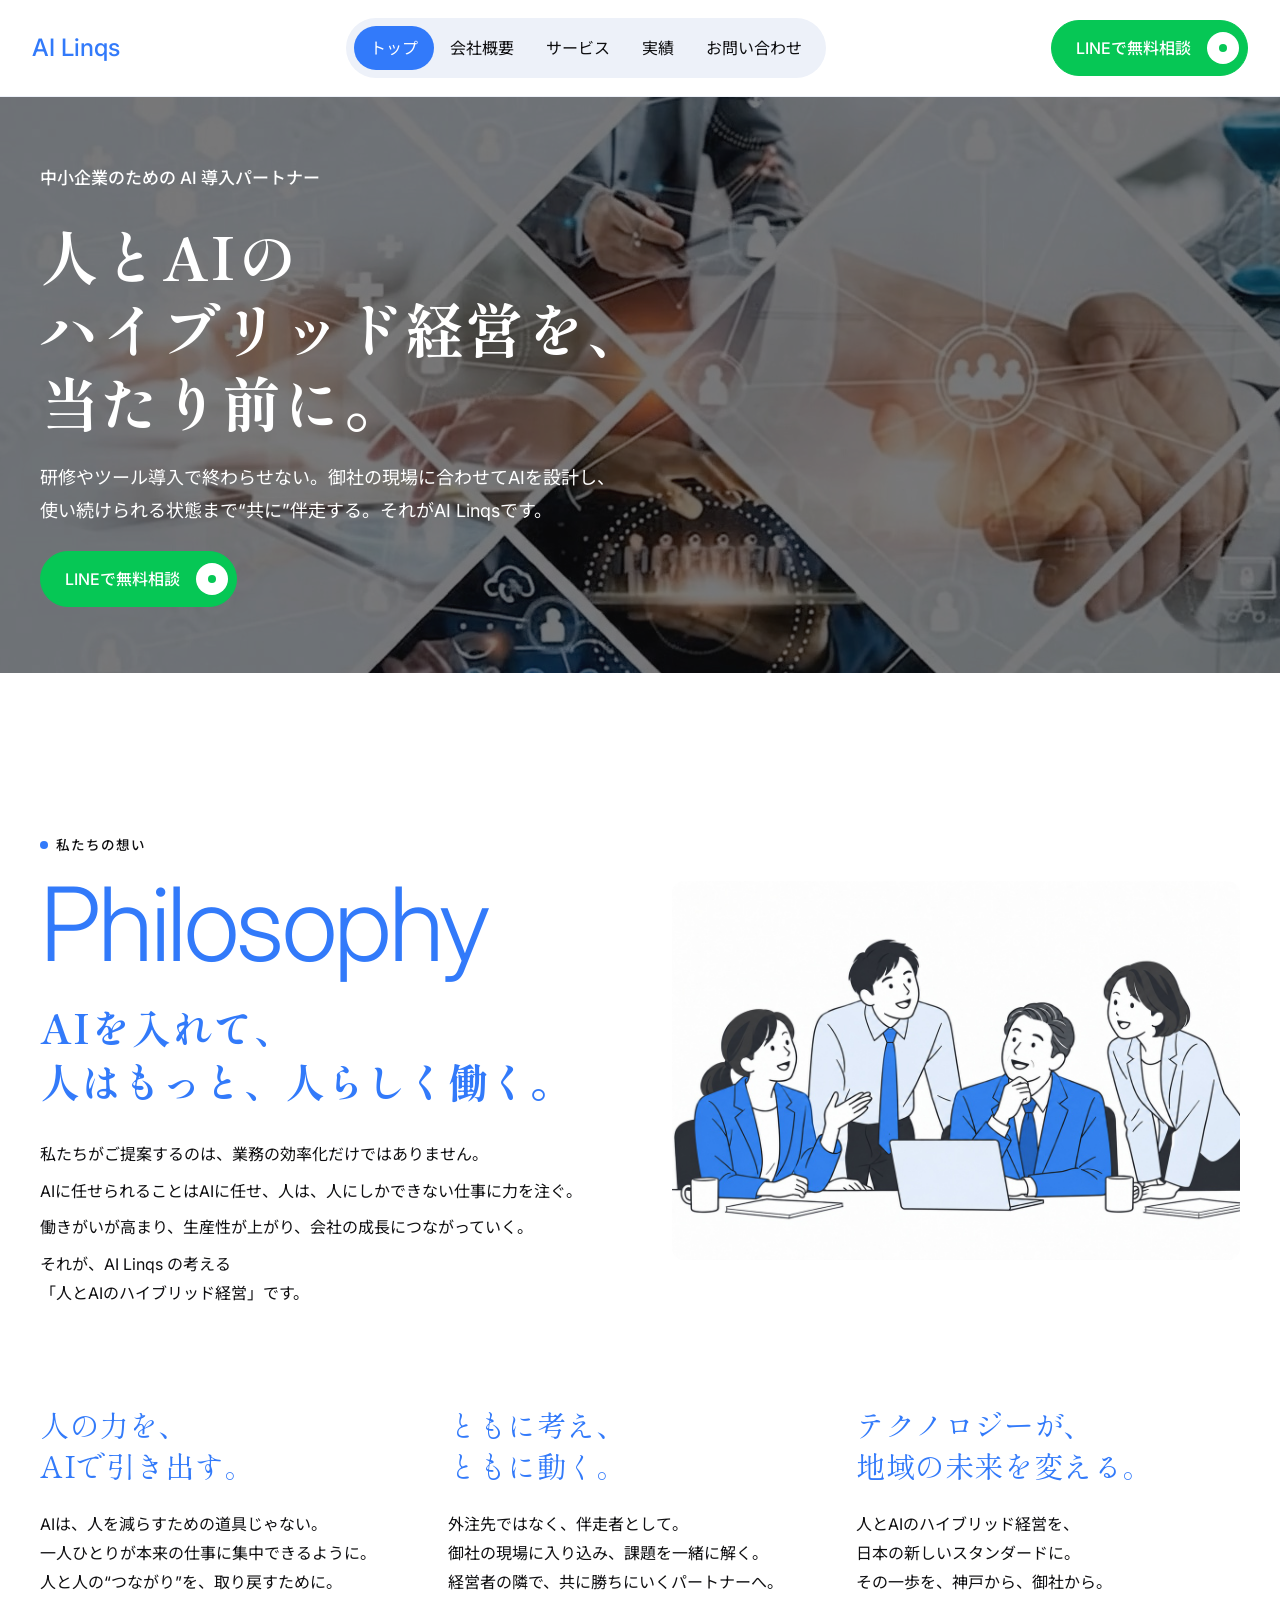
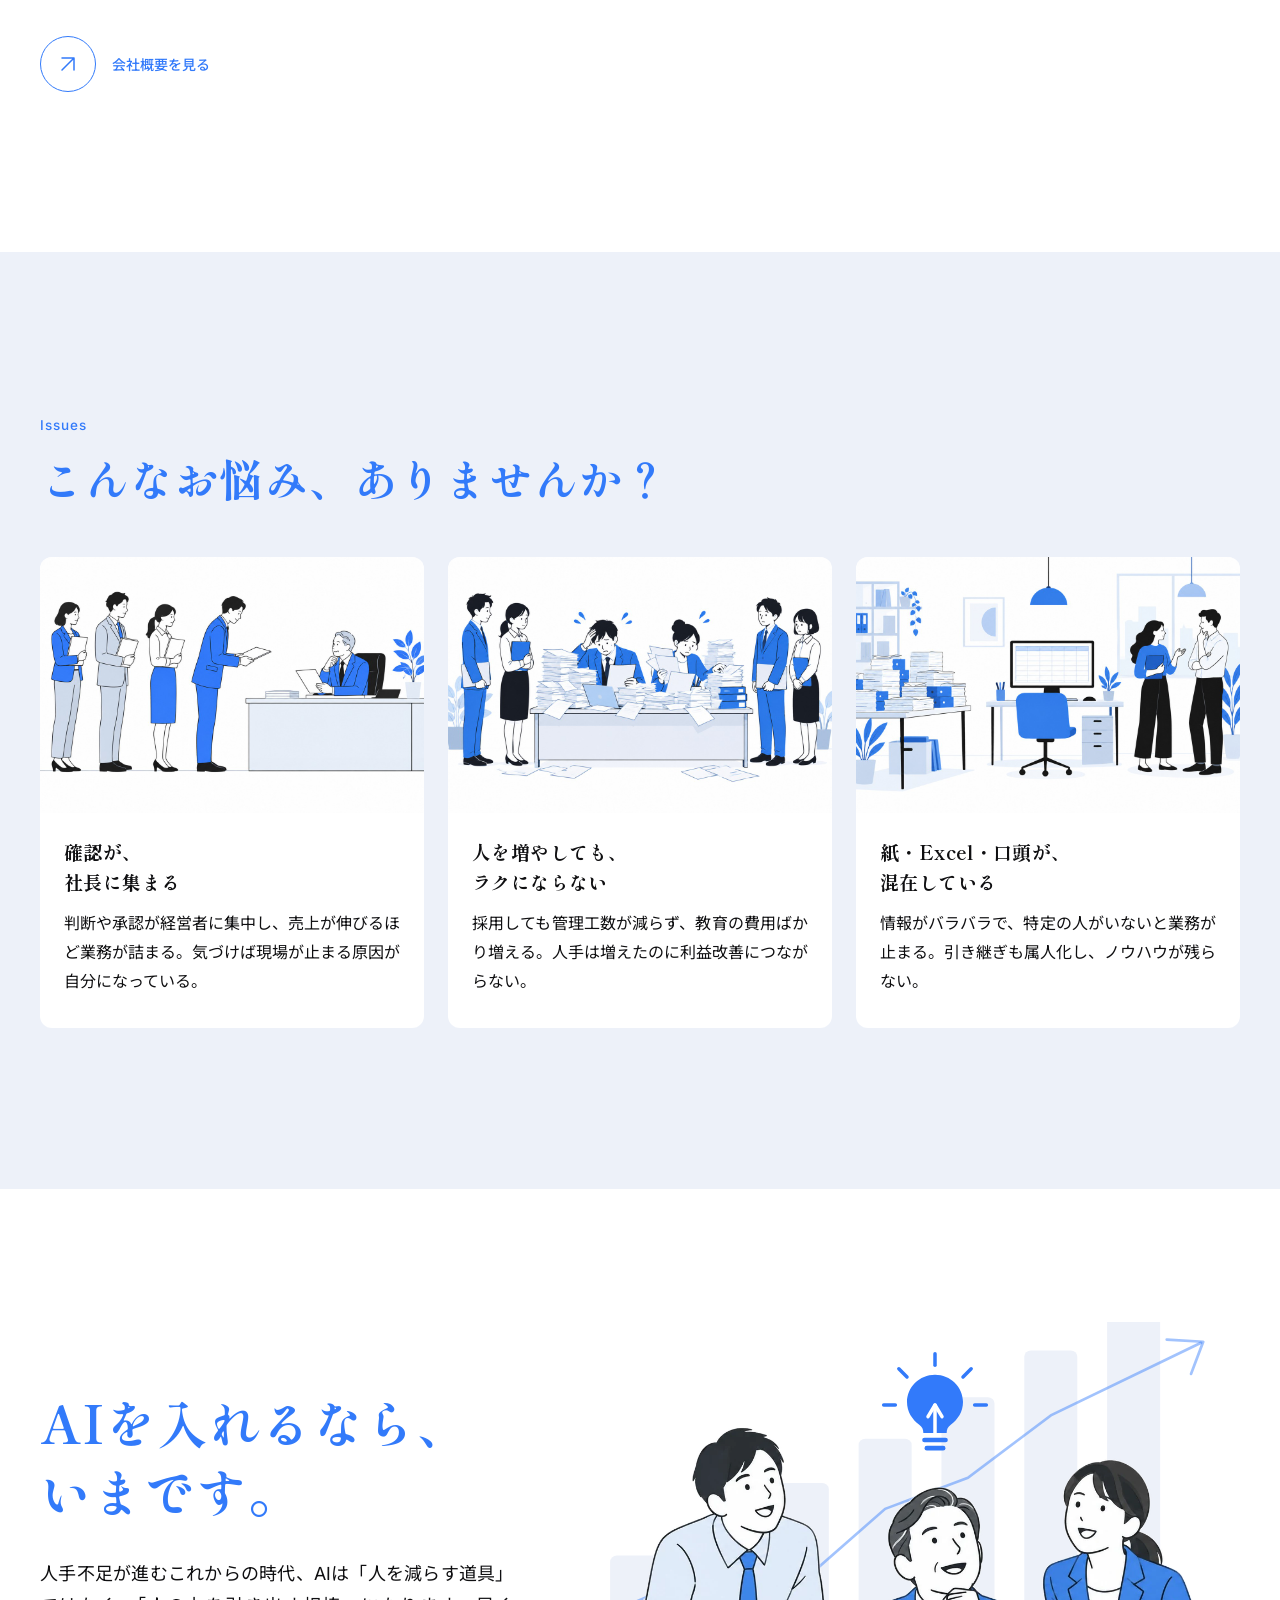
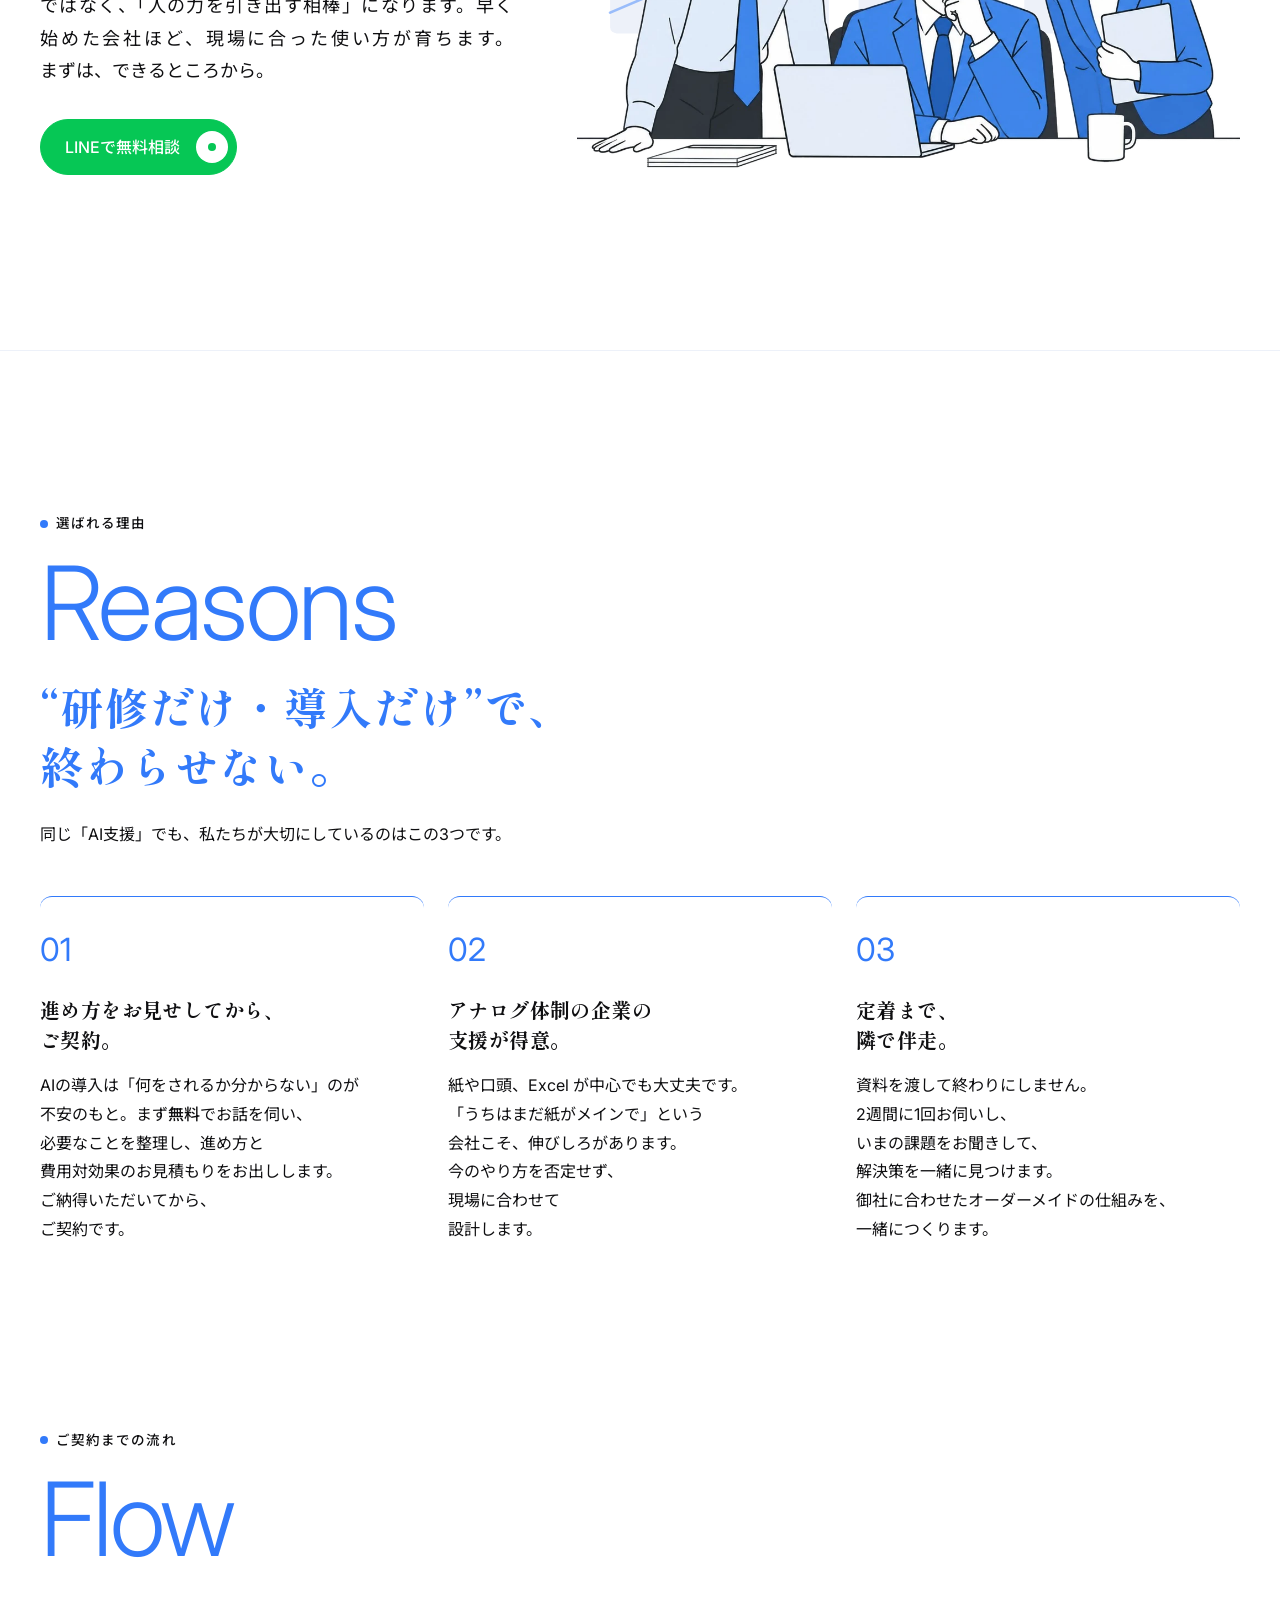
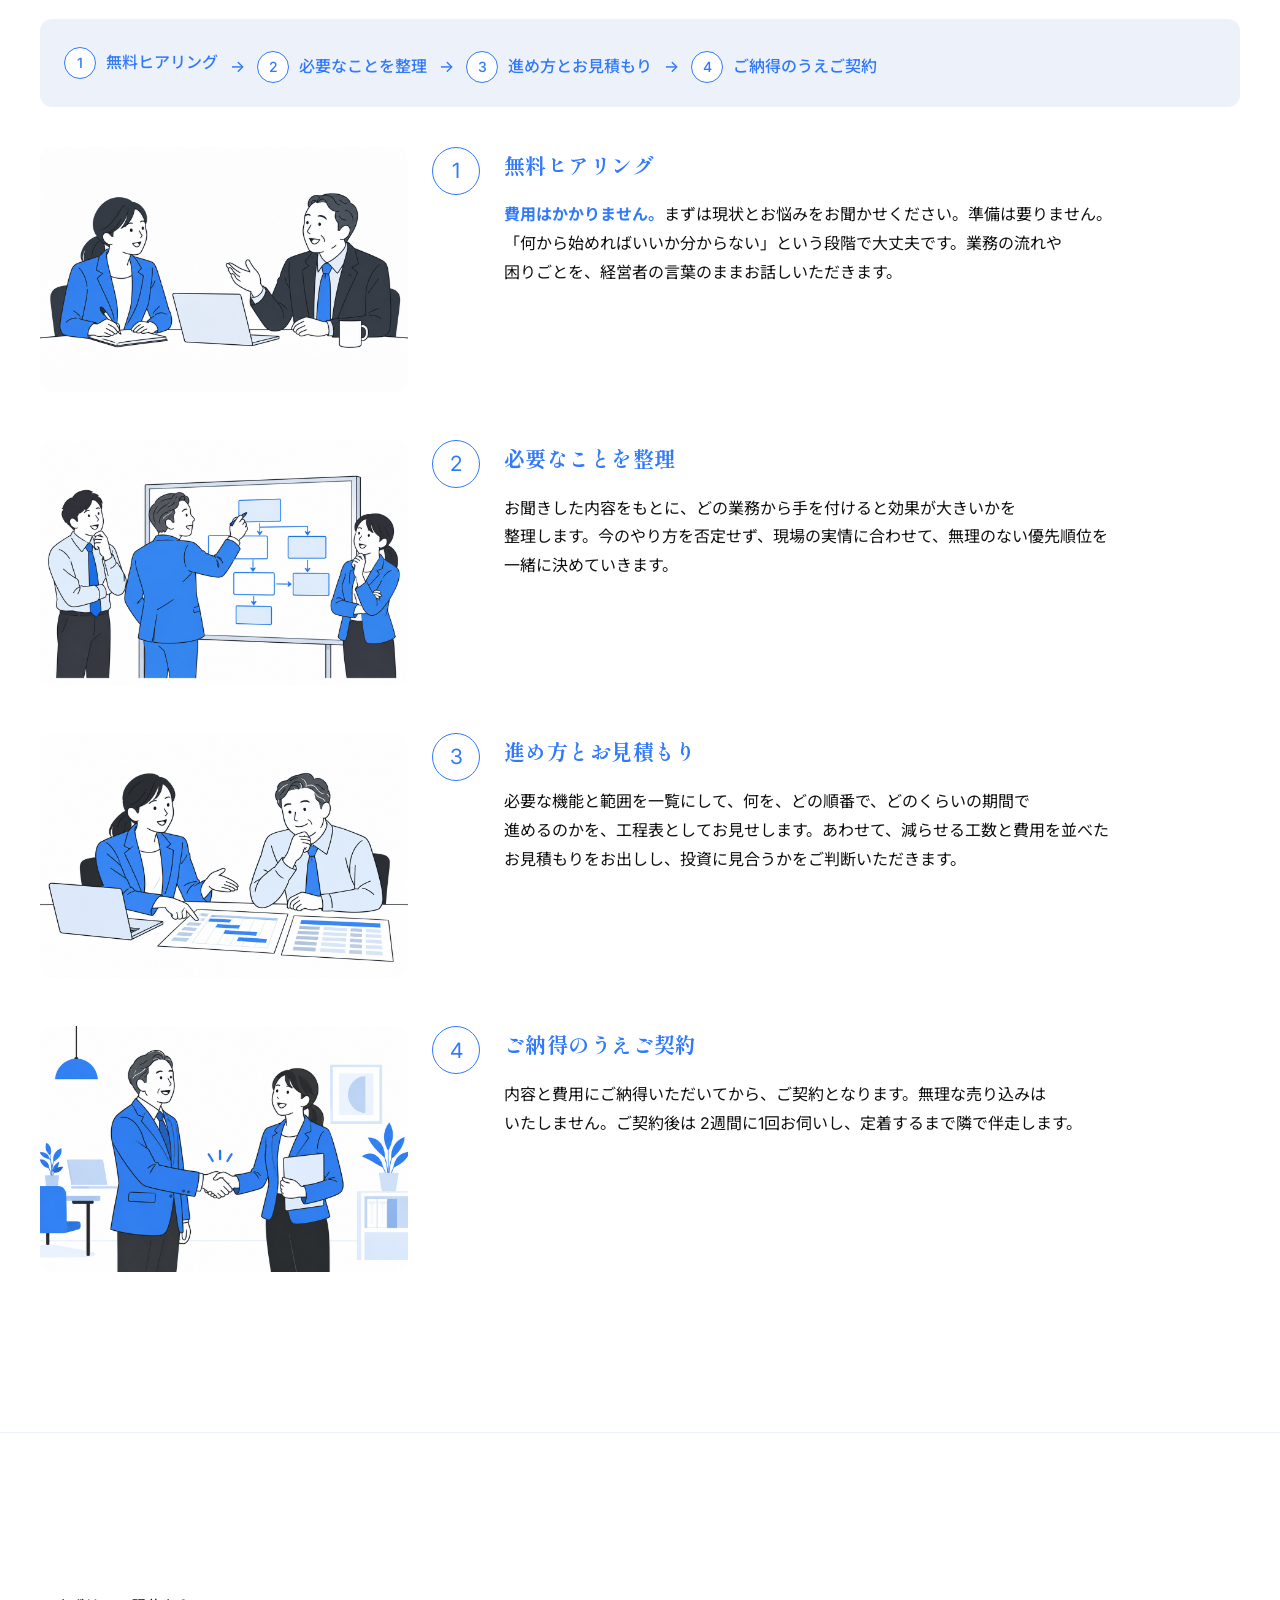
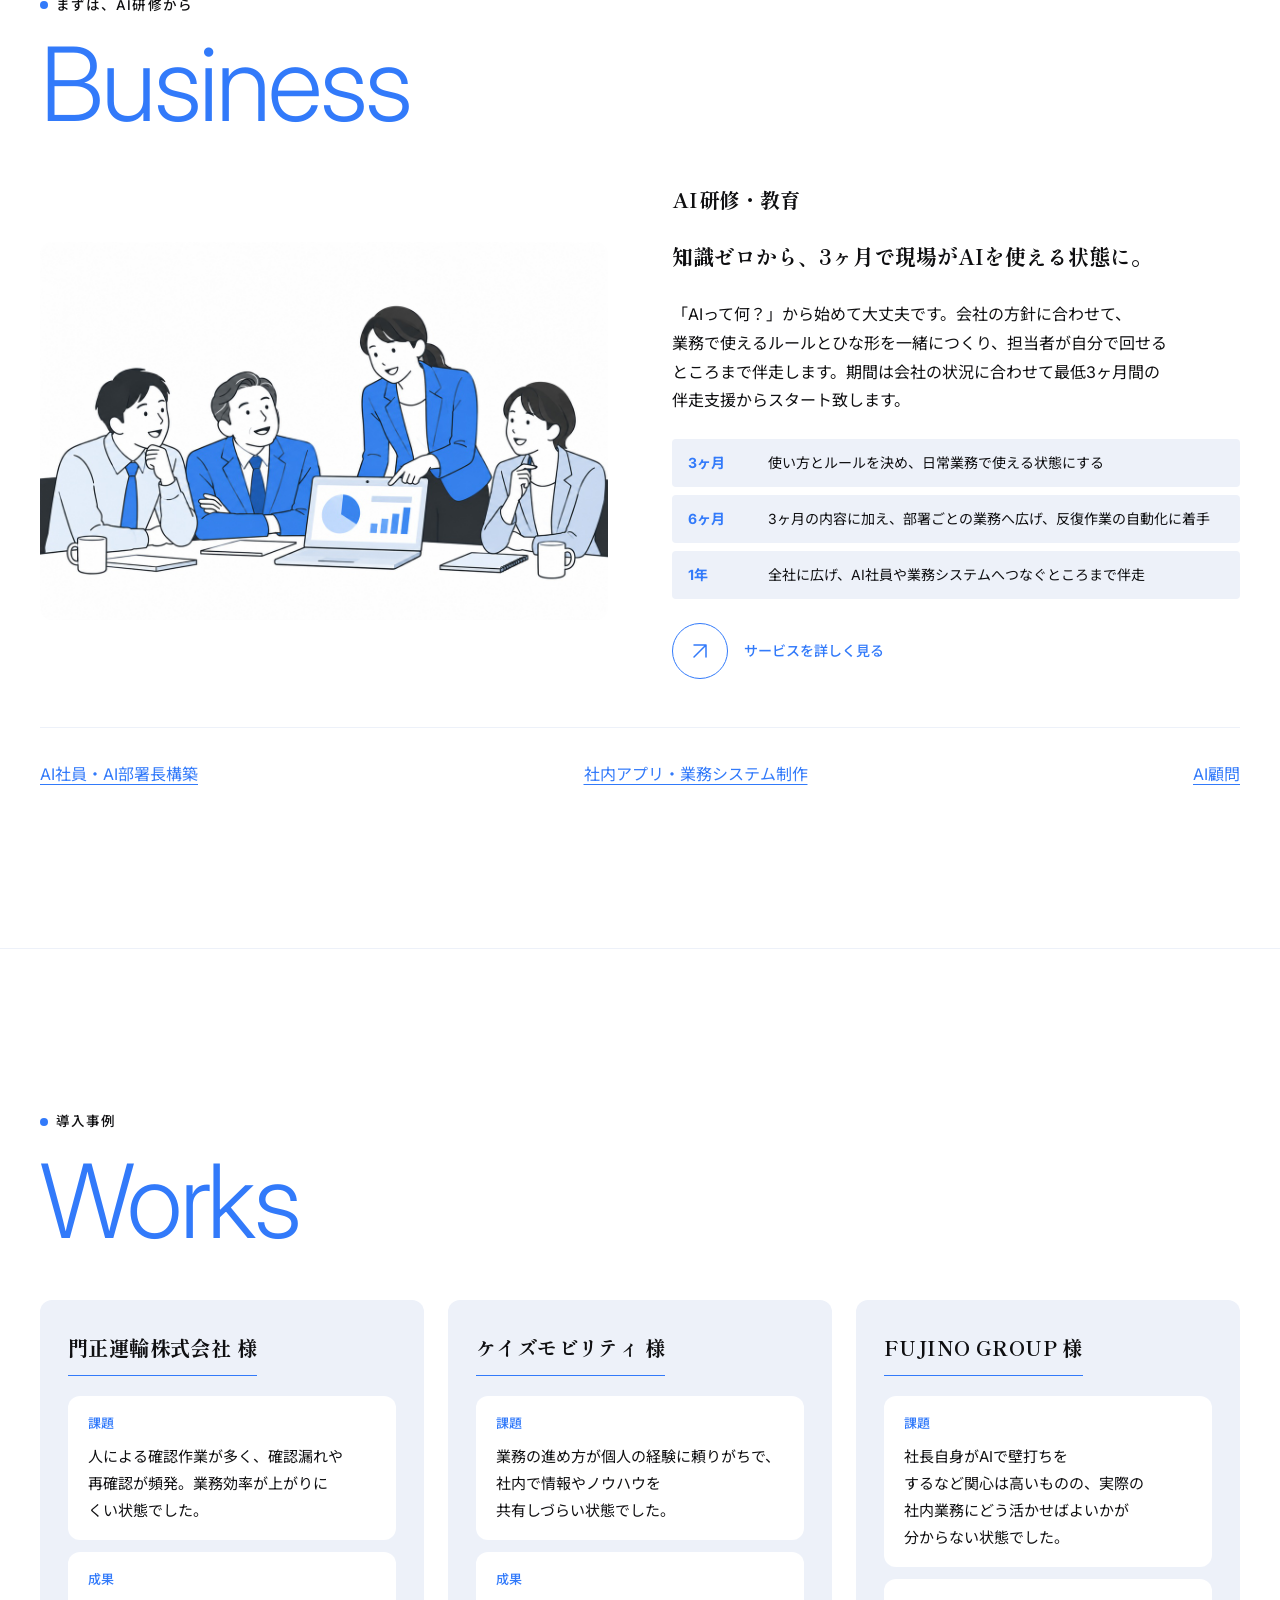
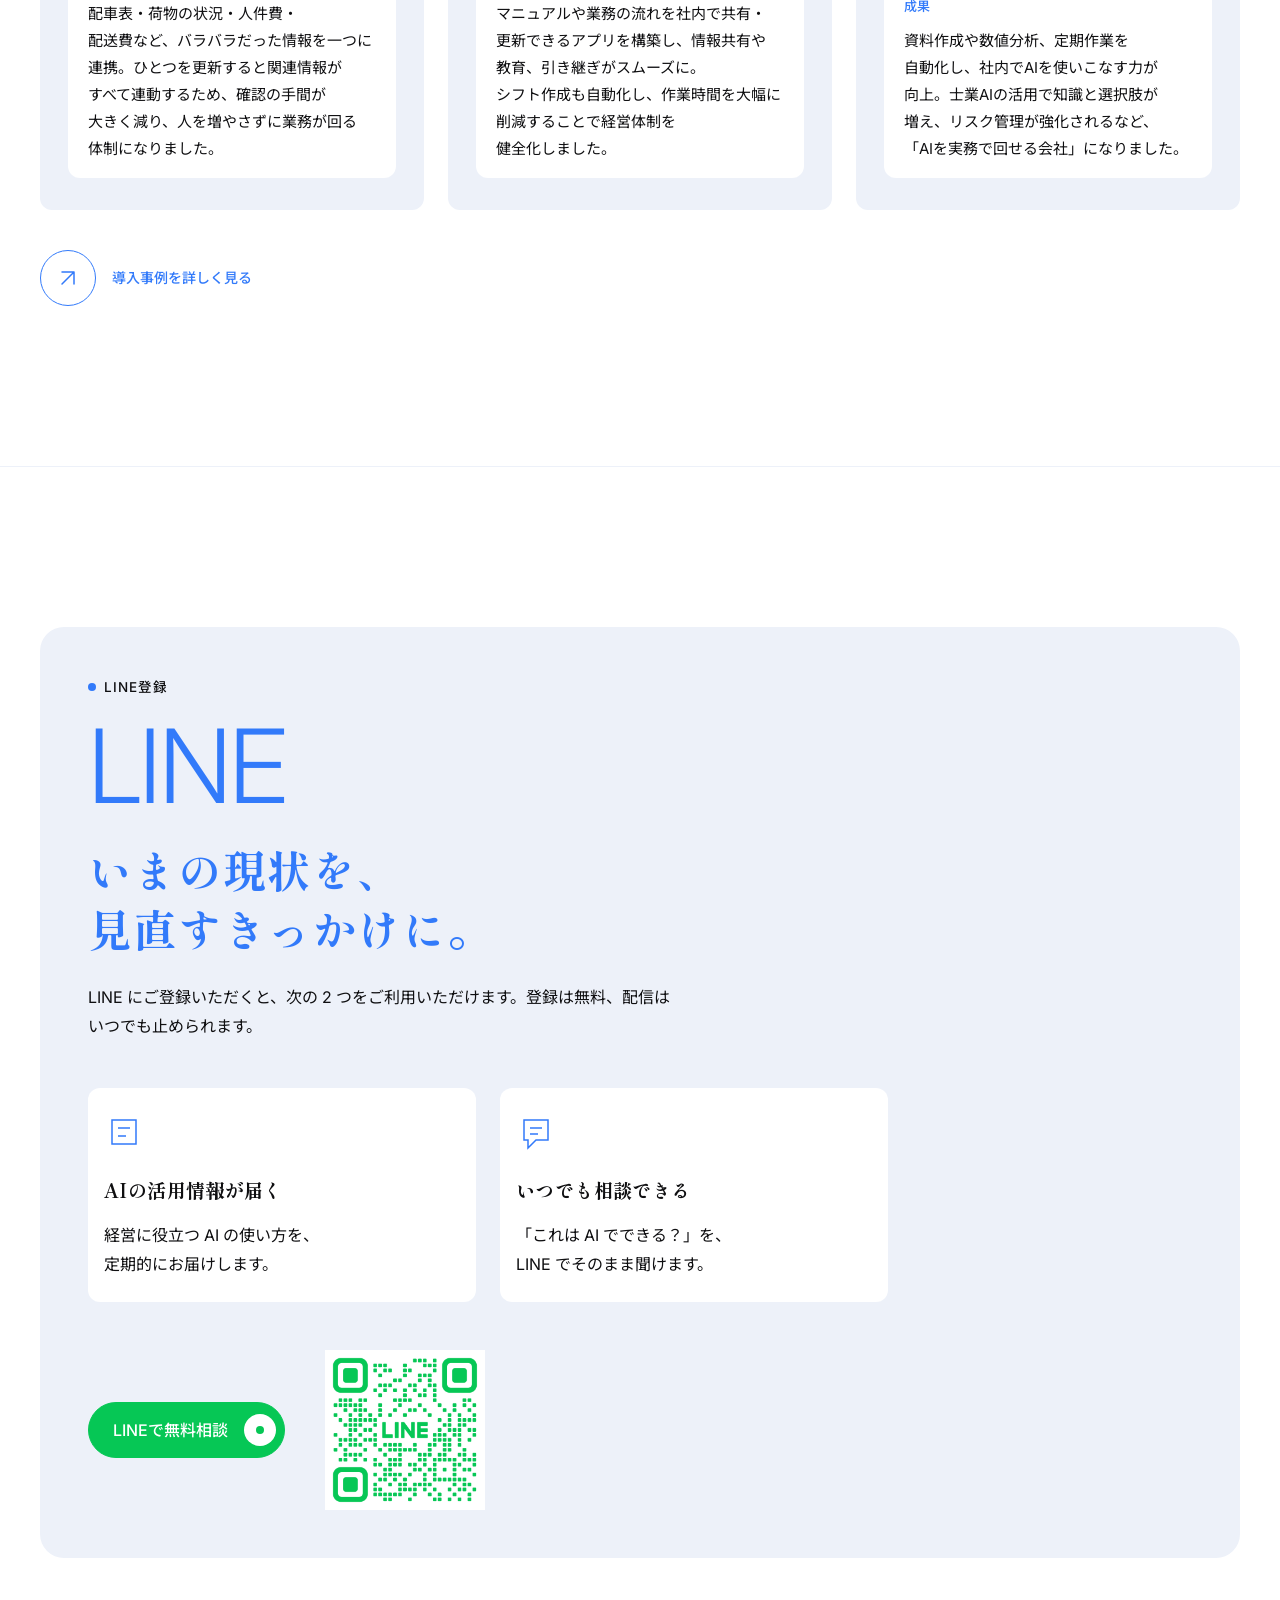
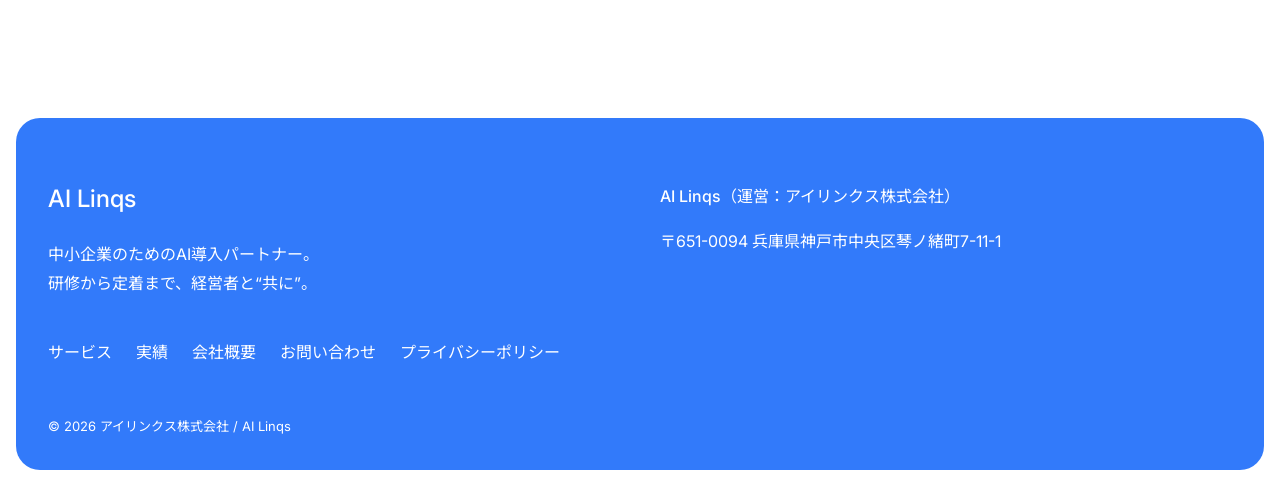
==== commit 4e048d71: "v5.4：社長回答を反映（研修の説明文、電話番号削除、出典、士業AI削除、料金注記削除）、旧URLの転送ページ、公開手順 Co-Authored-By: Claude Fable 5.1 <norep" ====
--- a/index.html
+++ b/index.html
@@ -1,5 +1,5 @@
 <!DOCTYPE html>
-<html lang="ja"><head><meta charset="UTF-8"><meta name="viewport" content="width=device-width, initial-scale=1"><meta name="robots" content="noindex,nofollow"><meta name="theme-color" content="#FFFFFF"><title>中小企業のためのAI導入パートナー｜AI Linqs</title><meta name="description" content="研修やツール導入で終わらせない。御社の現場に合わせてAIを設計し、使い続けられる状態まで“共に”伴走する。それがAI Linqsです。"><link rel="icon" sizes="32x32" href="assets/favicon-32.png"><link rel="icon" sizes="192x192" href="assets/favicon-192.png"><link rel="apple-touch-icon" sizes="180x180" href="assets/favicon-180.png"><link rel="preconnect" href="https://fonts.googleapis.com"><link rel="preconnect" href="https://fonts.gstatic.com" crossorigin><link href="https://fonts.googleapis.com/css2?family=Inter:wght@300;400;500;600&amp;family=Noto+Sans+JP:wght@400;500&amp;family=Shippori+Mincho+B1:wght@600;700&amp;display=swap" rel="stylesheet"><link rel="stylesheet" href="css/style.css"><script src="js/main.js" defer></script></head><body><a class="skip" href="#main">本文へスキップ</a><header class="site-header"><div class="header-inner"><a class="logo" href="index.html">AI Linqs</a><nav class="pill-nav" aria-label="グローバルナビゲーション"><a href="index.html" class="is-active" aria-current="page">トップ</a><a href="about.html">会社概要</a><a href="service.html">サービス</a><a href="works.html">実績</a><a href="contact.html">お問い合わせ</a></nav><div class="header-end"><a class="btn" href="contact.html#contact" data-line-cta>LINEで無料相談<span class="btn-dot" aria-hidden="true"></span></a><button class="burger" id="burger" type="button" aria-label="メニューを開く" aria-expanded="false" aria-controls="spMenu"><span></span><span></span></button></div></div><nav class="sp-menu" id="spMenu" aria-label="スマートフォン用メニュー" hidden><a href="index.html" class="is-active" aria-current="page">トップ</a><a href="about.html">会社概要</a><a href="service.html">サービス</a><a href="works.html">実績</a><a href="contact.html">お問い合わせ</a><a class="btn" href="contact.html#contact" data-line-cta>LINEで無料相談<span class="btn-dot" aria-hidden="true"></span></a></nav><noscript><nav class="nojs-nav" aria-label="ページ一覧"><a href="index.html" class="is-active" aria-current="page">トップ</a><a href="about.html">会社概要</a><a href="service.html">サービス</a><a href="works.html">実績</a><a href="contact.html">お問い合わせ</a></nav></noscript></header><main id="main"><section id="hero" class="hero"><video class="hero-image" muted playsinline preload="metadata" poster="assets/hero-poster.jpg" aria-hidden="true"><source src="assets/hero.mp4" type="video/mp4"></video><div class="hero-inner"><div class="hero-copy"><p class="eyebrow">中小企業のための AI 導入パートナー</p><h1 class="catch"><span class="phrase">人とAIの</span><br><span class="phrase">ハイブリッド経営を、</span><br><span class="phrase">当たり前に。</span></h1><p class="lead">研修やツール導入で終わらせない。御社の現場に合わせてAIを設計し、使い続けられる状態まで“共に”伴走する。それがAI Linqsです。</p><a class="btn" href="contact.html#contact" data-line-cta>LINEで無料相談<span class="btn-dot" aria-hidden="true"></span></a></div></div></section><section id="philosophy" class="section "><div class="container"><div class="section-head"><div class="sec-title"><p class="sec-ja"><span class="dot" aria-hidden="true"></span>私たちの想い</p><h2 class="sec-en" aria-hidden="true">Philosophy</h2><h2 class="sec-h catch"><span class="phrase">AIを入れて、</span><br><span class="phrase">人はもっと、人らしく働く。</span></h2></div></div><div class="philosophy-intro"><div class="prose"><p>私たちがご提案するのは、業務の効率化だけではありません。</p><p>AIに任せられることはAIに任せ、人は、人にしかできない仕事に力を注ぐ。</p><p>働きがいが高まり、生産性が上がり、会社の成長につながっていく。</p><p>それが、AI Linqs の考える<br>「人とAIのハイブリッド経営」です。</p></div><img class="photo" src="assets/il-philosophy.jpg" alt="明るい職場で笑顔で話す社員たちのイメージ" width="1200" height="800" loading="lazy" decoding="async"></div><div class="grid3 pillars"><article class="card pillar"><div class="card-body"><h3><span class="phrase">人の力を、</span><br><span class="phrase">AIで引き出す。</span></h3><p class="card-copy"><span class="phrase">AIは、人を減らすための道具じゃない。</span><br><span class="phrase">一人ひとりが本来の仕事に集中できるように。</span><br><span class="phrase">人と人の“つながり”を、取り戻すために。</span></p></div></article><article class="card pillar"><div class="card-body"><h3><span class="phrase">ともに考え、</span><br><span class="phrase">ともに動く。</span></h3><p class="card-copy"><span class="phrase">外注先ではなく、伴走者として。</span><br><span class="phrase">御社の現場に入り込み、課題を一緒に解く。</span><br><span class="phrase">経営者の隣で、共に勝ちにいくパートナーへ。</span></p></div></article><article class="card pillar"><div class="card-body"><h3><span class="phrase">テクノロジーが、</span><br><span class="phrase">地域の未来を変える。</span></h3><p class="card-copy"><span class="phrase">人とAIのハイブリッド経営を、</span><br><span class="phrase">日本の新しいスタンダードに。</span><br><span class="phrase">その一歩を、神戸から、御社から。</span></p></div></article></div><div class="actions"><a class="btn" href="about.html"><span class="btn-ring" aria-hidden="true"><svg viewBox="0 0 24 24" fill="none" stroke="currentColor" stroke-width="1.5" stroke-linecap="round" stroke-linejoin="round"><path d="M6 18 18 6M6 6h12v12"/></svg></span>会社概要を見る</a></div></div></section><section id="issues" class="section surface-section"><div class="container"><div class="section-head"><div class="sec-title sec-title--swap"><p class="sec-en-small" aria-hidden="true">Issues</p><h2 class="sec-h">こんなお悩み、<span class="phrase">ありませんか？</span></h2></div></div><div class="grid3 issue-cards"><article class="card "><img class="photo" src="assets/issue-01.jpg" alt="" width="1200" height="800" loading="lazy" decoding="async"><div class="card-body"><h3>確認が、<br>社長に集まる</h3><p class="card-copy">判断や承認が経営者に集中し、売上が伸びるほど業務が詰まる。気づけば現場が止まる原因が自分になっている。</p></div></article><article class="card "><img class="photo" src="assets/issue-02.jpg" alt="" width="1200" height="800" loading="lazy" decoding="async"><div class="card-body"><h3>人を増やしても、<br>ラクにならない</h3><p class="card-copy">採用しても管理工数が減らず、教育の費用ばかり増える。人手は増えたのに利益改善につながらない。</p></div></article><article class="card "><img class="photo" src="assets/issue-03.jpg" alt="" width="1200" height="800" loading="lazy" decoding="async"><div class="card-body"><h3>紙・Excel・口頭が、<br>混在している</h3><p class="card-copy">情報がバラバラで、特定の人がいないと業務が止まる。引き継ぎも属人化し、ノウハウが残らない。</p></div></article></div></div></section><section id="timing" class="section "><div class="container"><div class="timing-layout"><div class="timing-copy"><div class="section-head"><div class="sec-title"><h2 class="sec-h">AIを入れるなら、<br>いまです。</h2></div></div><p class="timing-body"><span class="phrase">人手不足が進むこれからの時代、AIは「人を減らす道具」ではなく、</span><br><span class="phrase">「人の力を引き出す相棒」になります。早く始めた会社ほど、</span><br><span class="phrase">現場に合った使い方が育ちます。まずは、できるところから。</span></p><div class="actions"><a class="btn" href="contact.html#contact" data-line-cta>LINEで無料相談<span class="btn-dot" aria-hidden="true"></span></a></div></div><div class="timing-visual"><svg class="timing-graph" viewBox="0 0 1200 800" preserveAspectRatio="none" aria-hidden="true"><g fill="#EDF1F9"><rect class="g-bar" style="--i:0" x="60" y="450" width="96" height="150" rx="12"/><rect class="g-bar" style="--i:1" x="210" y="385" width="96" height="215" rx="12"/><rect class="g-bar" style="--i:2" x="360" y="310" width="96" height="290" rx="12"/><rect class="g-bar" style="--i:3" x="510" y="225" width="96" height="375" rx="12"/><rect class="g-bar" style="--i:4" x="660" y="145" width="96" height="455" rx="12"/><rect class="g-bar" style="--i:5" x="810" y="55" width="96" height="545" rx="12"/><rect class="g-bar" style="--i:6" x="960" y="-40" width="96" height="640" rx="12"/></g><path class="g-line" pathLength="1" d="M60 560 L258 470 L408 500 L558 360 L708 300 L858 180 L1130 40" fill="none" stroke="#327AFA" stroke-width="5" stroke-linecap="round" stroke-linejoin="round"/><path class="g-arrow" d="M1068 34 L1134 38 L1112 100" fill="none" stroke="#327AFA" stroke-width="5" stroke-linecap="round" stroke-linejoin="round"/></svg><img class="photo" src="assets/timing-cut.webp" alt="机の前でひらめいた表情で顔を上げる経営者と、隣の社員" width="1200" height="800" loading="lazy" decoding="async"><span class="timing-mark" aria-hidden="true"><svg viewBox="0 0 96 96" fill="none" stroke-linecap="round" stroke-linejoin="round"><g class="bulb-rays" stroke="currentColor" stroke-width="3"><path d="M48 4v10"/><path d="M17 17l7 7"/><path d="M79 17l-7 7"/><path d="M4 48h10"/><path d="M82 48h10"/></g><path class="bulb-glass" d="M48 22c-13.300 0-24 10.500-24 23.500 0 8.500 4.500 15 10.500 19.500 2.500 1.900 3.500 4 3.500 7h20c0-3 1-5.100 3.500-7C67.500 60.500 72 54 72 45.500 72 32.500 61.300 22 48 22Z" fill="currentColor"/><path d="M42 58l6-10 6 10" stroke="#FFFFFF" stroke-width="3"/><path d="M48 48v24" stroke="#FFFFFF" stroke-width="3"/><path d="M39 78h18M41 85h14" stroke="currentColor" stroke-width="4"/></svg></span></div></div></div></section><section id="reasons" class="section "><div class="container"><div class="section-head"><div class="sec-title"><p class="sec-ja"><span class="dot" aria-hidden="true"></span>選ばれる理由</p><h2 class="sec-en" aria-hidden="true">Reasons</h2><h2 class="sec-h">“研修だけ・導入だけ”で、<br><span class="phrase">終わらせない。</span></h2></div><p class="lead">同じ「AI支援」でも、私たちが大切にしているのはこの3つです。</p></div><div class="grid3 reason-cards"><article class="card "><div class="card-body"><p class="eyebrow">01</p><h3>進め方をお見せしてから、<br>ご契約。</h3><p class="card-copy"><span class="phrase">AIの導入は「何をされるか分からない」のが</span><br><span class="phrase">不安のもと。まず<strong>無料</strong>でお話を伺い、</span><br><span class="phrase">必要なことを整理し、進め方と</span><br><span class="phrase">費用対効果のお見積もりをお出しします。</span><br><span class="phrase">ご納得いただいてから、</span><br><span class="phrase">ご契約です。</span></p></div></article><article class="card "><div class="card-body"><p class="eyebrow">02</p><h3>アナログ体制の企業の<br>支援が得意。</h3><p class="card-copy"><span class="phrase">紙や口頭、Excel が中心でも大丈夫です。</span><br><span class="phrase">「うちはまだ紙がメインで」という</span><br><span class="phrase">会社こそ、伸びしろがあります。</span><br><span class="phrase">今のやり方を否定せず、</span><br><span class="phrase">現場に合わせて</span><br><span class="phrase">設計します。</span></p></div></article><article class="card "><div class="card-body"><p class="eyebrow">03</p><h3>定着まで、<br>隣で伴走。</h3><p class="card-copy"><span class="phrase">資料を渡して終わりにしません。</span><br><span class="phrase">2週間に1回お伺いし、</span><br><span class="phrase">いまの課題をお聞きして、</span><br><span class="phrase">解決策を一緒に見つけます。</span><br><span class="phrase">御社に合わせたオーダーメイドの仕組みを、</span><br><span class="phrase">一緒につくります。</span></p></div></article></div><div class="contract-flow"><div class="section-head"><div class="sec-title"><h2 class="sec-ja"><span class="dot" aria-hidden="true"></span>ご契約までの流れ</h2><h2 class="sec-en" aria-hidden="true">Flow</h2></div></div><ol class="flow-chart" aria-label="ご契約までの流れ（要約）"><li><span class="flow-no">1</span><span class="flow-label">無料ヒアリング</span></li><li class="flow-arrow" aria-hidden="true">→</li><li><span class="flow-no">2</span><span class="flow-label">必要なことを整理</span></li><li class="flow-arrow" aria-hidden="true">→</li><li><span class="flow-no">3</span><span class="flow-label">進め方とお見積もり</span></li><li class="flow-arrow" aria-hidden="true">→</li><li class="is-goal"><span class="flow-no">4</span><span class="flow-label">ご納得のうえご契約</span></li></ol><ol class="contract-steps"><li><img class="photo" src="assets/il-step-01.jpg" alt="応接スペースで経営者の話を聞く担当者" width="1200" height="800" loading="lazy" decoding="async"><span class="step-number" aria-hidden="true">1</span><div class="contract-copy"><h4>無料ヒアリング</h4><p><strong class="em">費用はかかりません。</strong>まずは現状とお悩みをお聞かせください。準備は要りません。「何から始めればいいか分からない」という段階で大丈夫です。業務の流れや困りごとを、経営者の言葉のままお話しいただきます。</p></div></li><li><img class="photo" src="assets/il-step-02.jpg" alt="業務の流れを紙とホワイトボードで整理する社員たち" width="1200" height="800" loading="lazy" decoding="async"><span class="step-number" aria-hidden="true">2</span><div class="contract-copy"><h4>必要なことを整理</h4><p>お聞きした内容をもとに、どの業務から手を付けると効果が大きいかを整理します。今のやり方を否定せず、現場の実情に合わせて、無理のない優先順位を一緒に決めていきます。</p></div></li><li><img class="photo" src="assets/il-step-03.jpg" alt="机に広げた工程表と見積もりを説明する担当者" width="1200" height="800" loading="lazy" decoding="async"><span class="step-number" aria-hidden="true">3</span><div class="contract-copy"><h4>進め方とお見積もり</h4><p>必要な機能と範囲を一覧にして、何を、どの順番で、どのくらいの期間で進めるのかを、工程表としてお見せします。あわせて、減らせる工数と費用を並べたお見積もりをお出しし、投資に見合うかをご判断いただきます。</p></div></li><li><img class="photo" src="assets/il-step-04.jpg" alt="笑顔で契約書類を交わす経営者と担当者" width="1200" height="800" loading="lazy" decoding="async"><span class="step-number" aria-hidden="true">4</span><div class="contract-copy"><h4>ご納得のうえご契約</h4><p>内容と費用にご納得いただいてから、ご契約となります。無理な売り込みはいたしません。ご契約後は 2週間に1回お伺いし、定着するまで隣で伴走します。</p></div></li></ol></div></div></section><section id="service" class="section"><div class="container"><div class="section-head"><div class="sec-title"><h2 class="sec-ja"><span class="dot" aria-hidden="true"></span>まずは、AI研修から</h2><h2 class="sec-en" aria-hidden="true">Business</h2></div></div><div class="service-feature"><img class="photo" src="assets/il-service-training.jpg" width="1200" height="800" loading="lazy" decoding="async" alt=""><div class="service-copy"><h3>AI研修・教育</h3><p class="service-promise">知識ゼロから、3ヶ月で現場がAIを使える状態に。</p><p>「AIって何？」から始めて大丈夫です。経営者の言葉に合わせて、業務で使えるルールとひな形を一緒につくり、担当者が自分で回せるところまで伴走します。</p><ul class="period-plans" aria-label="期間と内容"><li><b>3ヶ月</b><span>使い方とルールを決め、日常業務で使える状態にする</span></li><li><b>6ヶ月</b><span>3ヶ月の内容に加え、部署ごとの業務へ広げ、反復作業の自動化に着手</span></li><li><b>1年</b><span>全社に広げ、AI社員や業務システムへつなぐところまで伴走</span></li></ul><a class="btn" href="service.html#front"><span class="btn-ring" aria-hidden="true"><svg viewBox="0 0 24 24" fill="none" stroke="currentColor" stroke-width="1.5" stroke-linecap="round" stroke-linejoin="round"><path d="M6 18 18 6M6 6h12v12"/></svg></span>サービスを詳しく見る</a></div></div><ul class="service-links"><li><a href="service.html#aistaff">AI社員・AI部署長構築</a></li><li><a href="service.html#app">社内アプリ・業務システム制作</a></li><li><a href="service.html#advisor">AI顧問</a></li></ul></div></section><section id="works" class="section "><div class="container"><div class="section-head"><div class="sec-title"><h2 class="sec-ja"><span class="dot" aria-hidden="true"></span>導入事例</h2><h2 class="sec-en" aria-hidden="true">Works</h2></div></div><div class="grid3 case-cards"><article class="card "><!-- 実写が届いたら差し込み：<img class="photo" src="assets/case-01.jpg" alt="" width="1200" height="800" loading="lazy" decoding="async"> --><div class="card-body"><h3>門正運輸株式会社 様</h3><dl class="case"><div><dt>課題</dt><dd>人による確認作業が多く、確認漏れや再確認が頻発。業務効率が上がりにくい状態でした。</dd></div><div><dt>成果</dt><dd>配車表・荷物の状況・人件費・配送費など、バラバラだった情報を一つに連携。ひとつを更新すると関連情報がすべて連動するため、確認の手間が大きく減り、人を増やさずに業務が回る体制になりました。</dd></div></dl></div></article><article class="card "><!-- 実写が届いたら差し込み：<img class="photo" src="assets/case-02.jpg" alt="" width="1200" height="800" loading="lazy" decoding="async"> --><div class="card-body"><h3>ケイズモビリティ 様</h3><dl class="case"><div><dt>課題</dt><dd>業務の進め方が個人の経験に頼りがちで、社内で情報やノウハウを共有しづらい状態でした。</dd></div><div><dt>成果</dt><dd>マニュアルや業務の流れを社内で共有・更新できるアプリを構築し、情報共有や教育、引き継ぎがスムーズに。シフト作成も自動化し、作業時間を大幅に削減することで経営体制を健全化しました。</dd></div></dl></div></article><article class="card "><!-- 実写が届いたら差し込み：<img class="photo" src="assets/case-03.jpg" alt="" width="1200" height="800" loading="lazy" decoding="async"> --><div class="card-body"><h3>FUJINO GROUP 様</h3><dl class="case"><div><dt>課題</dt><dd>社長自身がAIで壁打ちをするなど関心は高いものの、実際の社内業務にどう活かせばよいかが分からない状態でした。</dd></div><div><dt>成果</dt><dd>資料作成や数値分析、定期作業を自動化し、社内でAIを使いこなす力が向上。士業AIの活用で知識と選択肢が増え、リスク管理が強化されるなど、「AIを実務で回せる会社」になりました。</dd></div></dl></div></article></div><div class="actions"><a class="btn" href="works.html"><span class="btn-ring" aria-hidden="true"><svg viewBox="0 0 24 24" fill="none" stroke="currentColor" stroke-width="1.5" stroke-linecap="round" stroke-linejoin="round"><path d="M6 18 18 6M6 6h12v12"/></svg></span>導入事例を詳しく見る</a></div></div></section><section id="line" class="section "><div class="container"><div class="line-frame"><div class="section-head"><div class="sec-title"><p class="sec-ja"><span class="dot" aria-hidden="true"></span>LINE登録</p><h2 class="sec-en" aria-hidden="true">LINE</h2><h2 class="sec-h">いまの現状を、<br><span class="phrase">見直すきっかけに。</span></h2></div><p class="lead">LINE にご登録いただくと、次の 3 つをご利用いただけます。登録は無料、配信はいつでも止められます。</p></div><div class="grid3 benefits"><article class="card "><svg class="line-icon" viewBox="0 0 40 40" aria-hidden="true"><path d="M8 8h24v24H8z M14 16h12 M14 24h8"/></svg><div class="card-body"><h3>AIの活用情報が届く</h3><p class="card-copy"><span class="phrase">経営に役立つ AI の使い方を、</span><br><span class="phrase">定期的にお届けします。</span></p></div></article><article class="card "><svg class="line-icon" viewBox="0 0 40 40" aria-hidden="true"><path d="M8 8h24v20H20l-8 8v-8H8z M14 16h12 M14 22h8"/></svg><div class="card-body"><h3>いつでも相談できる</h3><p class="card-copy"><span class="phrase">「これは AI でできる？」を、</span><br><span class="phrase">LINE でそのまま聞けます。</span></p></div></article><article class="card "><svg class="line-icon" viewBox="0 0 40 40" aria-hidden="true"><path d="M20 6v26 M8 12h24 M12 12l-6 12h12z M28 12l-6 12h12z M12 34h16"/></svg><div class="card-body"><h3>士業AIを無料で試せる</h3><p class="card-copy"><span class="phrase">社労士・税理士など、士業の実務に</span><br><span class="phrase">特化した AI を体験いただけます。</span></p></div></article></div><div class="line-action"><a class="btn" href="contact.html#contact" data-line-cta>LINEで無料相談<span class="btn-dot" aria-hidden="true"></span></a><img class="qr pc-only" src="assets/line-qr.png" alt="LINE友だち追加QRコード" width="160" height="160"></div></div></div></section></main><footer class="footer">
+<html lang="ja"><head><meta charset="UTF-8"><meta name="viewport" content="width=device-width, initial-scale=1"><meta name="robots" content="noindex,nofollow"><meta name="theme-color" content="#FFFFFF"><title>中小企業のためのAI導入パートナー｜AI Linqs</title><meta name="description" content="研修やツール導入で終わらせない。御社の現場に合わせてAIを設計し、使い続けられる状態まで“共に”伴走する。それがAI Linqsです。"><link rel="icon" sizes="32x32" href="assets/favicon-32.png"><link rel="icon" sizes="192x192" href="assets/favicon-192.png"><link rel="apple-touch-icon" sizes="180x180" href="assets/favicon-180.png"><link rel="preconnect" href="https://fonts.googleapis.com"><link rel="preconnect" href="https://fonts.gstatic.com" crossorigin><link href="https://fonts.googleapis.com/css2?family=Inter:wght@300;400;500;600&amp;family=Noto+Sans+JP:wght@400;500&amp;family=Shippori+Mincho+B1:wght@600;700&amp;display=swap" rel="stylesheet"><link rel="stylesheet" href="css/style.css"><script src="js/main.js" defer></script></head><body><a class="skip" href="#main">本文へスキップ</a><header class="site-header"><div class="header-inner"><a class="logo" href="index.html">AI Linqs</a><nav class="pill-nav" aria-label="グローバルナビゲーション"><a href="index.html" class="is-active" aria-current="page">トップ</a><a href="about.html">会社概要</a><a href="service.html">サービス</a><a href="works.html">実績</a><a href="contact.html">お問い合わせ</a></nav><div class="header-end"><a class="btn" href="contact.html#contact" data-line-cta>LINEで無料相談<span class="btn-dot" aria-hidden="true"></span></a><button class="burger" id="burger" type="button" aria-label="メニューを開く" aria-expanded="false" aria-controls="spMenu"><span></span><span></span></button></div></div><nav class="sp-menu" id="spMenu" aria-label="スマートフォン用メニュー" hidden><a href="index.html" class="is-active" aria-current="page">トップ</a><a href="about.html">会社概要</a><a href="service.html">サービス</a><a href="works.html">実績</a><a href="contact.html">お問い合わせ</a><a class="btn" href="contact.html#contact" data-line-cta>LINEで無料相談<span class="btn-dot" aria-hidden="true"></span></a></nav><noscript><nav class="nojs-nav" aria-label="ページ一覧"><a href="index.html" class="is-active" aria-current="page">トップ</a><a href="about.html">会社概要</a><a href="service.html">サービス</a><a href="works.html">実績</a><a href="contact.html">お問い合わせ</a></nav></noscript></header><main id="main"><section id="hero" class="hero"><video class="hero-image" muted playsinline preload="metadata" poster="assets/hero-poster.jpg" aria-hidden="true"><source src="assets/hero.mp4" type="video/mp4"></video><div class="hero-inner"><div class="hero-copy"><p class="eyebrow">中小企業のための AI 導入パートナー</p><h1 class="catch"><span class="phrase">人とAIの</span><br><span class="phrase">ハイブリッド経営を、</span><br><span class="phrase">当たり前に。</span></h1><p class="lead">研修やツール導入で終わらせない。御社の現場に合わせてAIを設計し、使い続けられる状態まで“共に”伴走する。それがAI Linqsです。</p><a class="btn" href="contact.html#contact" data-line-cta>LINEで無料相談<span class="btn-dot" aria-hidden="true"></span></a></div></div></section><section id="philosophy" class="section "><div class="container"><div class="section-head"><div class="sec-title"><p class="sec-ja"><span class="dot" aria-hidden="true"></span>私たちの想い</p><h2 class="sec-en" aria-hidden="true">Philosophy</h2><h2 class="sec-h catch"><span class="phrase">AIを入れて、</span><br><span class="phrase">人はもっと、人らしく働く。</span></h2></div></div><div class="philosophy-intro"><div class="prose"><p>私たちがご提案するのは、業務の効率化だけではありません。</p><p>AIに任せられることはAIに任せ、人は、人にしかできない仕事に力を注ぐ。</p><p>働きがいが高まり、生産性が上がり、会社の成長につながっていく。</p><p>それが、AI Linqs の考える<br>「人とAIのハイブリッド経営」です。</p></div><img class="photo" src="assets/il-philosophy.jpg" alt="明るい職場で笑顔で話す社員たちのイメージ" width="1200" height="800" loading="lazy" decoding="async"></div><div class="grid3 pillars"><article class="card pillar"><div class="card-body"><h3><span class="phrase">人の力を、</span><br><span class="phrase">AIで引き出す。</span></h3><p class="card-copy"><span class="phrase">AIは、人を減らすための道具じゃない。</span><br><span class="phrase">一人ひとりが本来の仕事に集中できるように。</span><br><span class="phrase">人と人の“つながり”を、取り戻すために。</span></p></div></article><article class="card pillar"><div class="card-body"><h3><span class="phrase">ともに考え、</span><br><span class="phrase">ともに動く。</span></h3><p class="card-copy"><span class="phrase">外注先ではなく、伴走者として。</span><br><span class="phrase">御社の現場に入り込み、課題を一緒に解く。</span><br><span class="phrase">経営者の隣で、共に勝ちにいくパートナーへ。</span></p></div></article><article class="card pillar"><div class="card-body"><h3><span class="phrase">テクノロジーが、</span><br><span class="phrase">地域の未来を変える。</span></h3><p class="card-copy"><span class="phrase">人とAIのハイブリッド経営を、</span><br><span class="phrase">日本の新しいスタンダードに。</span><br><span class="phrase">その一歩を、神戸から、御社から。</span></p></div></article></div><div class="actions"><a class="btn" href="about.html"><span class="btn-ring" aria-hidden="true"><svg viewBox="0 0 24 24" fill="none" stroke="currentColor" stroke-width="1.5" stroke-linecap="round" stroke-linejoin="round"><path d="M6 18 18 6M6 6h12v12"/></svg></span>会社概要を見る</a></div></div></section><section id="issues" class="section surface-section"><div class="container"><div class="section-head"><div class="sec-title sec-title--swap"><p class="sec-en-small" aria-hidden="true">Issues</p><h2 class="sec-h">こんなお悩み、<span class="phrase">ありませんか？</span></h2></div></div><div class="grid3 issue-cards"><article class="card "><img class="photo" src="assets/issue-01.jpg" alt="" width="1200" height="800" loading="lazy" decoding="async"><div class="card-body"><h3>確認が、<br>社長に集まる</h3><p class="card-copy">判断や承認が経営者に集中し、売上が伸びるほど業務が詰まる。気づけば現場が止まる原因が自分になっている。</p></div></article><article class="card "><img class="photo" src="assets/issue-02.jpg" alt="" width="1200" height="800" loading="lazy" decoding="async"><div class="card-body"><h3>人を増やしても、<br>ラクにならない</h3><p class="card-copy">採用しても管理工数が減らず、教育の費用ばかり増える。人手は増えたのに利益改善につながらない。</p></div></article><article class="card "><img class="photo" src="assets/issue-03.jpg" alt="" width="1200" height="800" loading="lazy" decoding="async"><div class="card-body"><h3>紙・Excel・口頭が、<br>混在している</h3><p class="card-copy">情報がバラバラで、特定の人がいないと業務が止まる。引き継ぎも属人化し、ノウハウが残らない。</p></div></article></div></div></section><section id="timing" class="section "><div class="container"><div class="timing-layout"><div class="timing-copy"><div class="section-head"><div class="sec-title"><h2 class="sec-h">AIを入れるなら、<br>いまです。</h2></div></div><p class="timing-body"><span class="phrase">人手不足が進むこれからの時代、AIは「人を減らす道具」ではなく、</span><br><span class="phrase">「人の力を引き出す相棒」になります。早く始めた会社ほど、</span><br><span class="phrase">現場に合った使い方が育ちます。まずは、できるところから。</span></p><div class="actions"><a class="btn" href="contact.html#contact" data-line-cta>LINEで無料相談<span class="btn-dot" aria-hidden="true"></span></a></div></div><div class="timing-visual"><svg class="timing-graph" viewBox="0 0 1200 800" preserveAspectRatio="none" aria-hidden="true"><g fill="#EDF1F9"><rect class="g-bar" style="--i:0" x="60" y="450" width="96" height="150" rx="12"/><rect class="g-bar" style="--i:1" x="210" y="385" width="96" height="215" rx="12"/><rect class="g-bar" style="--i:2" x="360" y="310" width="96" height="290" rx="12"/><rect class="g-bar" style="--i:3" x="510" y="225" width="96" height="375" rx="12"/><rect class="g-bar" style="--i:4" x="660" y="145" width="96" height="455" rx="12"/><rect class="g-bar" style="--i:5" x="810" y="55" width="96" height="545" rx="12"/><rect class="g-bar" style="--i:6" x="960" y="-40" width="96" height="640" rx="12"/></g><path class="g-line" pathLength="1" d="M60 560 L258 470 L408 500 L558 360 L708 300 L858 180 L1130 40" fill="none" stroke="#327AFA" stroke-width="5" stroke-linecap="round" stroke-linejoin="round"/><path class="g-arrow" d="M1068 34 L1134 38 L1112 100" fill="none" stroke="#327AFA" stroke-width="5" stroke-linecap="round" stroke-linejoin="round"/></svg><img class="photo" src="assets/timing-cut.webp" alt="机の前でひらめいた表情で顔を上げる経営者と、隣の社員" width="1200" height="800" loading="lazy" decoding="async"><span class="timing-mark" aria-hidden="true"><svg viewBox="0 0 96 96" fill="none" stroke-linecap="round" stroke-linejoin="round"><g class="bulb-rays" stroke="currentColor" stroke-width="3"><path d="M48 4v10"/><path d="M17 17l7 7"/><path d="M79 17l-7 7"/><path d="M4 48h10"/><path d="M82 48h10"/></g><path class="bulb-glass" d="M48 22c-13.300 0-24 10.500-24 23.500 0 8.500 4.500 15 10.500 19.500 2.500 1.900 3.500 4 3.500 7h20c0-3 1-5.100 3.500-7C67.500 60.500 72 54 72 45.500 72 32.500 61.300 22 48 22Z" fill="currentColor"/><path d="M42 58l6-10 6 10" stroke="#FFFFFF" stroke-width="3"/><path d="M48 48v24" stroke="#FFFFFF" stroke-width="3"/><path d="M39 78h18M41 85h14" stroke="currentColor" stroke-width="4"/></svg></span></div></div></div></section><section id="reasons" class="section "><div class="container"><div class="section-head"><div class="sec-title"><p class="sec-ja"><span class="dot" aria-hidden="true"></span>選ばれる理由</p><h2 class="sec-en" aria-hidden="true">Reasons</h2><h2 class="sec-h">“研修だけ・導入だけ”で、<br><span class="phrase">終わらせない。</span></h2></div><p class="lead">同じ「AI支援」でも、私たちが大切にしているのはこの3つです。</p></div><div class="grid3 reason-cards"><article class="card "><div class="card-body"><p class="eyebrow">01</p><h3>進め方をお見せしてから、<br>ご契約。</h3><p class="card-copy"><span class="phrase">AIの導入は「何をされるか分からない」のが</span><br><span class="phrase">不安のもと。まず<strong>無料</strong>でお話を伺い、</span><br><span class="phrase">必要なことを整理し、進め方と</span><br><span class="phrase">費用対効果のお見積もりをお出しします。</span><br><span class="phrase">ご納得いただいてから、</span><br><span class="phrase">ご契約です。</span></p></div></article><article class="card "><div class="card-body"><p class="eyebrow">02</p><h3>アナログ体制の企業の<br>支援が得意。</h3><p class="card-copy"><span class="phrase">紙や口頭、Excel が中心でも大丈夫です。</span><br><span class="phrase">「うちはまだ紙がメインで」という</span><br><span class="phrase">会社こそ、伸びしろがあります。</span><br><span class="phrase">今のやり方を否定せず、</span><br><span class="phrase">現場に合わせて</span><br><span class="phrase">設計します。</span></p></div></article><article class="card "><div class="card-body"><p class="eyebrow">03</p><h3>定着まで、<br>隣で伴走。</h3><p class="card-copy"><span class="phrase">資料を渡して終わりにしません。</span><br><span class="phrase">2週間に1回お伺いし、</span><br><span class="phrase">いまの課題をお聞きして、</span><br><span class="phrase">解決策を一緒に見つけます。</span><br><span class="phrase">御社に合わせたオーダーメイドの仕組みを、</span><br><span class="phrase">一緒につくります。</span></p></div></article></div><div class="contract-flow"><div class="section-head"><div class="sec-title"><h2 class="sec-ja"><span class="dot" aria-hidden="true"></span>ご契約までの流れ</h2><h2 class="sec-en" aria-hidden="true">Flow</h2></div></div><ol class="flow-chart" aria-label="ご契約までの流れ（要約）"><li><span class="flow-no">1</span><span class="flow-label">無料ヒアリング</span></li><li class="flow-arrow" aria-hidden="true">→</li><li><span class="flow-no">2</span><span class="flow-label">必要なことを整理</span></li><li class="flow-arrow" aria-hidden="true">→</li><li><span class="flow-no">3</span><span class="flow-label">進め方とお見積もり</span></li><li class="flow-arrow" aria-hidden="true">→</li><li class="is-goal"><span class="flow-no">4</span><span class="flow-label">ご納得のうえご契約</span></li></ol><ol class="contract-steps"><li><img class="photo" src="assets/il-step-01.jpg" alt="応接スペースで経営者の話を聞く担当者" width="1200" height="800" loading="lazy" decoding="async"><span class="step-number" aria-hidden="true">1</span><div class="contract-copy"><h4>無料ヒアリング</h4><p><strong class="em">費用はかかりません。</strong>まずは現状とお悩みをお聞かせください。準備は要りません。「何から始めればいいか分からない」という段階で大丈夫です。業務の流れや困りごとを、経営者の言葉のままお話しいただきます。</p></div></li><li><img class="photo" src="assets/il-step-02.jpg" alt="業務の流れを紙とホワイトボードで整理する社員たち" width="1200" height="800" loading="lazy" decoding="async"><span class="step-number" aria-hidden="true">2</span><div class="contract-copy"><h4>必要なことを整理</h4><p>お聞きした内容をもとに、どの業務から手を付けると効果が大きいかを整理します。今のやり方を否定せず、現場の実情に合わせて、無理のない優先順位を一緒に決めていきます。</p></div></li><li><img class="photo" src="assets/il-step-03.jpg" alt="机に広げた工程表と見積もりを説明する担当者" width="1200" height="800" loading="lazy" decoding="async"><span class="step-number" aria-hidden="true">3</span><div class="contract-copy"><h4>進め方とお見積もり</h4><p>必要な機能と範囲を一覧にして、何を、どの順番で、どのくらいの期間で進めるのかを、工程表としてお見せします。あわせて、減らせる工数と費用を並べたお見積もりをお出しし、投資に見合うかをご判断いただきます。</p></div></li><li><img class="photo" src="assets/il-step-04.jpg" alt="笑顔で契約書類を交わす経営者と担当者" width="1200" height="800" loading="lazy" decoding="async"><span class="step-number" aria-hidden="true">4</span><div class="contract-copy"><h4>ご納得のうえご契約</h4><p>内容と費用にご納得いただいてから、ご契約となります。無理な売り込みはいたしません。ご契約後は 2週間に1回お伺いし、定着するまで隣で伴走します。</p></div></li></ol></div></div></section><section id="service" class="section"><div class="container"><div class="section-head"><div class="sec-title"><h2 class="sec-ja"><span class="dot" aria-hidden="true"></span>まずは、AI研修から</h2><h2 class="sec-en" aria-hidden="true">Business</h2></div></div><div class="service-feature"><img class="photo" src="assets/il-service-training.jpg" width="1200" height="800" loading="lazy" decoding="async" alt=""><div class="service-copy"><h3>AI研修・教育</h3><p class="service-promise">知識ゼロから、3ヶ月で現場がAIを使える状態に。</p><p>「AIって何？」から始めて大丈夫です。会社の方針に合わせて、業務で使えるルールとひな形を一緒につくり、担当者が自分で回せるところまで伴走します。期間は会社の状況に合わせて最低3ヶ月間の伴走支援からスタート致します。</p><ul class="period-plans" aria-label="期間と内容"><li><b>3ヶ月</b><span>使い方とルールを決め、日常業務で使える状態にする</span></li><li><b>6ヶ月</b><span>3ヶ月の内容に加え、部署ごとの業務へ広げ、反復作業の自動化に着手</span></li><li><b>1年</b><span>全社に広げ、AI社員や業務システムへつなぐところまで伴走</span></li></ul><a class="btn" href="service.html#front"><span class="btn-ring" aria-hidden="true"><svg viewBox="0 0 24 24" fill="none" stroke="currentColor" stroke-width="1.5" stroke-linecap="round" stroke-linejoin="round"><path d="M6 18 18 6M6 6h12v12"/></svg></span>サービスを詳しく見る</a></div></div><ul class="service-links"><li><a href="service.html#aistaff">AI社員・AI部署長構築</a></li><li><a href="service.html#app">社内アプリ・業務システム制作</a></li><li><a href="service.html#advisor">AI顧問</a></li></ul></div></section><section id="works" class="section "><div class="container"><div class="section-head"><div class="sec-title"><h2 class="sec-ja"><span class="dot" aria-hidden="true"></span>導入事例</h2><h2 class="sec-en" aria-hidden="true">Works</h2></div></div><div class="grid3 case-cards"><article class="card "><!-- 実写が届いたら差し込み：<img class="photo" src="assets/case-01.jpg" alt="" width="1200" height="800" loading="lazy" decoding="async"> --><div class="card-body"><h3>門正運輸株式会社 様</h3><dl class="case"><div><dt>課題</dt><dd>人による確認作業が多く、確認漏れや再確認が頻発。業務効率が上がりにくい状態でした。</dd></div><div><dt>成果</dt><dd>配車表・荷物の状況・人件費・配送費など、バラバラだった情報を一つに連携。ひとつを更新すると関連情報がすべて連動するため、確認の手間が大きく減り、人を増やさずに業務が回る体制になりました。</dd></div></dl></div></article><article class="card "><!-- 実写が届いたら差し込み：<img class="photo" src="assets/case-02.jpg" alt="" width="1200" height="800" loading="lazy" decoding="async"> --><div class="card-body"><h3>ケイズモビリティ 様</h3><dl class="case"><div><dt>課題</dt><dd>業務の進め方が個人の経験に頼りがちで、社内で情報やノウハウを共有しづらい状態でした。</dd></div><div><dt>成果</dt><dd>マニュアルや業務の流れを社内で共有・更新できるアプリを構築し、情報共有や教育、引き継ぎがスムーズに。シフト作成も自動化し、作業時間を大幅に削減することで経営体制を健全化しました。</dd></div></dl></div></article><article class="card "><!-- 実写が届いたら差し込み：<img class="photo" src="assets/case-03.jpg" alt="" width="1200" height="800" loading="lazy" decoding="async"> --><div class="card-body"><h3>FUJINO GROUP 様</h3><dl class="case"><div><dt>課題</dt><dd>社長自身がAIで壁打ちをするなど関心は高いものの、実際の社内業務にどう活かせばよいかが分からない状態でした。</dd></div><div><dt>成果</dt><dd>資料作成や数値分析、定期作業を自動化し、社内でAIを使いこなす力が向上。士業AIの活用で知識と選択肢が増え、リスク管理が強化されるなど、「AIを実務で回せる会社」になりました。</dd></div></dl></div></article></div><div class="actions"><a class="btn" href="works.html"><span class="btn-ring" aria-hidden="true"><svg viewBox="0 0 24 24" fill="none" stroke="currentColor" stroke-width="1.5" stroke-linecap="round" stroke-linejoin="round"><path d="M6 18 18 6M6 6h12v12"/></svg></span>導入事例を詳しく見る</a></div></div></section><section id="line" class="section "><div class="container"><div class="line-frame"><div class="section-head"><div class="sec-title"><p class="sec-ja"><span class="dot" aria-hidden="true"></span>LINE登録</p><h2 class="sec-en" aria-hidden="true">LINE</h2><h2 class="sec-h">いまの現状を、<br><span class="phrase">見直すきっかけに。</span></h2></div><p class="lead">LINE にご登録いただくと、次の 2 つをご利用いただけます。登録は無料、配信はいつでも止められます。</p></div><div class="grid3 benefits"><article class="card "><svg class="line-icon" viewBox="0 0 40 40" aria-hidden="true"><path d="M8 8h24v24H8z M14 16h12 M14 24h8"/></svg><div class="card-body"><h3>AIの活用情報が届く</h3><p class="card-copy"><span class="phrase">経営に役立つ AI の使い方を、</span><br><span class="phrase">定期的にお届けします。</span></p></div></article><article class="card "><svg class="line-icon" viewBox="0 0 40 40" aria-hidden="true"><path d="M8 8h24v20H20l-8 8v-8H8z M14 16h12 M14 22h8"/></svg><div class="card-body"><h3>いつでも相談できる</h3><p class="card-copy"><span class="phrase">「これは AI でできる？」を、</span><br><span class="phrase">LINE でそのまま聞けます。</span></p></div></article></div><div class="line-action"><a class="btn" href="contact.html#contact" data-line-cta>LINEで無料相談<span class="btn-dot" aria-hidden="true"></span></a><img class="qr pc-only" src="assets/line-qr.png" alt="LINE友だち追加QRコード" width="160" height="160"></div></div></div></section></main><footer class="footer">
   <div class="container">
     <div class="footer__grid">
       <div>
--- a/css/style.css
+++ b/css/style.css
@@ -598,3 +598,52 @@
 #others .notes p { margin: 0; }
 #others .panel { margin-top: 64px; }
 #others .panel .slide__lead { max-width: 38em; }
+
+/* ===== v5.2：段階図をシンプルに、配置の統一 ===== */
+/* 段階図（5つ）：矢印をやめ、丸の中心を通る1本の線に。文字色は本文色で統一 */
+.training-path--5 { position: relative; gap: 32px; }
+.training-path--5::before { content: ""; position: absolute; left: 24px; right: 24px; top: 24px; border-top: 1px solid var(--blue); }
+.training-path--5 li::before, .training-path--5 li::after { display: none !important; content: none !important; }
+.training-path--5 .step-number { background: var(--white); }
+.training-path--5 b, .training-path--5 li.is-here b { color: var(--ink); }
+.training-path--5 li.is-here .step-number { background: var(--blue); color: var(--white); }
+@media (max-width: 1199px) { .training-path--5::before { display: none; } }
+/* 配置の統一：見出し・本文・ボタンはすべて左寄せ。中央寄せの枠を解除 */
+.cta-panel { text-align: left; }
+.cta-panel p { margin-inline: 0; max-width: 38em; }
+.cta-panel .slide__actions { justify-content: flex-start; }
+.message-block, .prose, .privacy-prose, .detail-content, #why-us, #company-info, #stance { margin-inline: 0; }
+#company-info, #stance { max-width: 880px; }
+.line-card { text-align: left; margin: 0; }
+.line-card__qr img { margin: 0 0 32px; }
+.line-action { justify-content: flex-start; }
+.actions, .timing-copy .actions, #choose .actions { justify-content: flex-start; }
+.service-copy .btn { align-self: flex-start; }
+
+/* ===== v5.3：導入事例に会社ごとの枠（社長の指摘「メリハリがない」） ===== */
+/* 実績ページ：会社ごとに淡い青灰の枠。社名を上に大きく、課題・成果は白い面に */
+.case-list { gap: 40px; }
+.case-detail { display: grid; grid-template-columns: 1fr 1fr; gap: 40px; padding: 40px; border-radius: 12px; background: var(--surface); }
+.case-detail .photo { background: var(--white); }
+.case-detail .card-body { gap: 20px; }
+.case-detail h3 { padding-bottom: 16px; border-bottom: 1px solid var(--blue); }
+.case-detail .case { display: grid; gap: 12px; margin: 0; }
+.case-detail .case > div { margin: 0; padding: 20px 24px; border-radius: 12px; background: var(--white); }
+.case-detail .case dt { font-size: 13px; letter-spacing: .08em; }
+.case-detail .voice { background: var(--white); border: 1px solid var(--blue); }
+/* 挿絵の無い間は 1 列にして枠を詰める */
+.case-detail:not(:has(img.photo)) { grid-template-columns: 1fr; max-width: 880px; }
+/* トップの 3 枚も同じ枠に */
+.case-cards .card { padding: 32px 28px; border-radius: 12px; background: var(--surface); }
+.case-cards .card h3 { padding-bottom: 12px; border-bottom: 1px solid var(--blue); }
+.case-cards .case > div { padding: 16px 20px; border-radius: 12px; background: var(--white); }
+.case-cards .case > div + div { margin-top: 12px; }
+@media (max-width: 767px) {
+  .case-list { gap: 24px; }
+  .case-detail { padding: 24px 16px; gap: 24px; }
+  .case-detail .case > div { padding: 16px; }
+  .case-cards .card { padding: 24px 16px; }
+}
+/* v5.4：出典の添え書き／LINE登録の2枚組 */
+.src { display: block; margin-top: 4px; font-size: 12px; color: var(--muted); }
+.benefits { grid-template-columns: repeat(2, minmax(0,1fr)); max-width: 800px; }
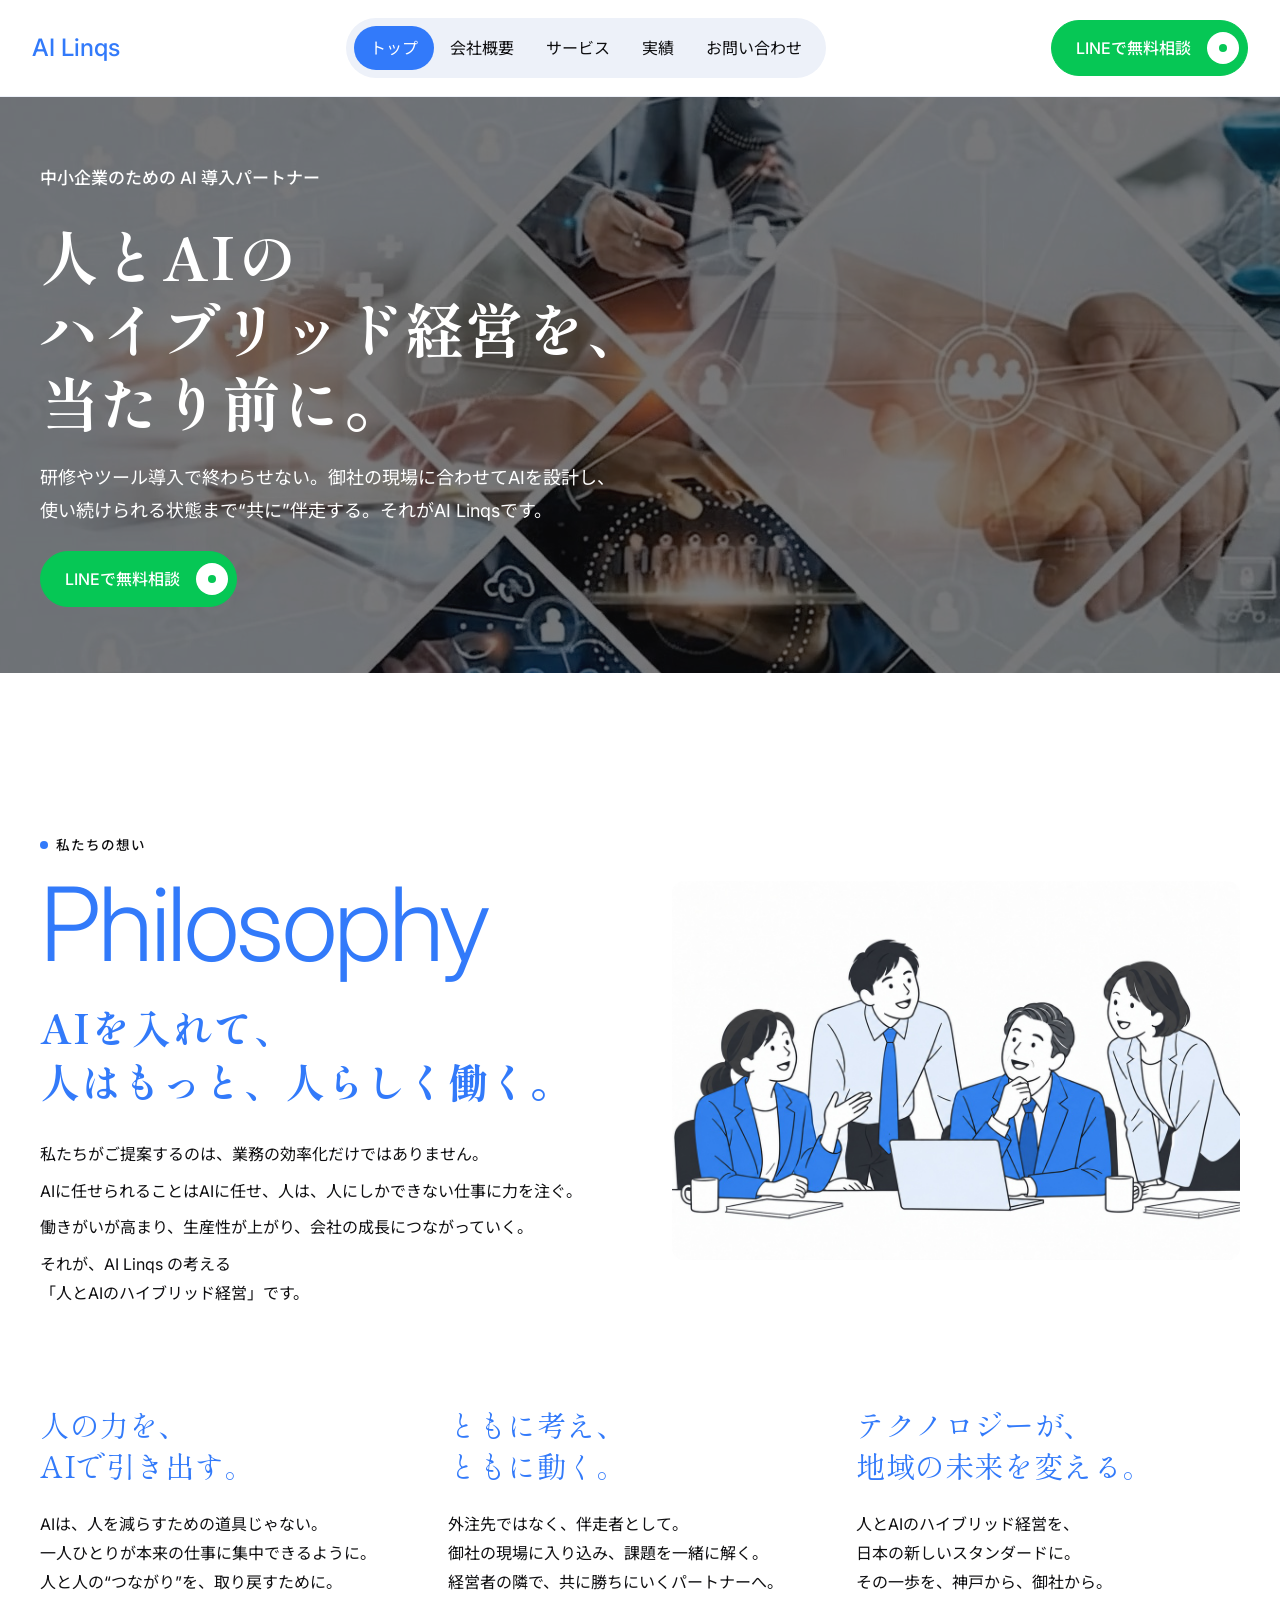
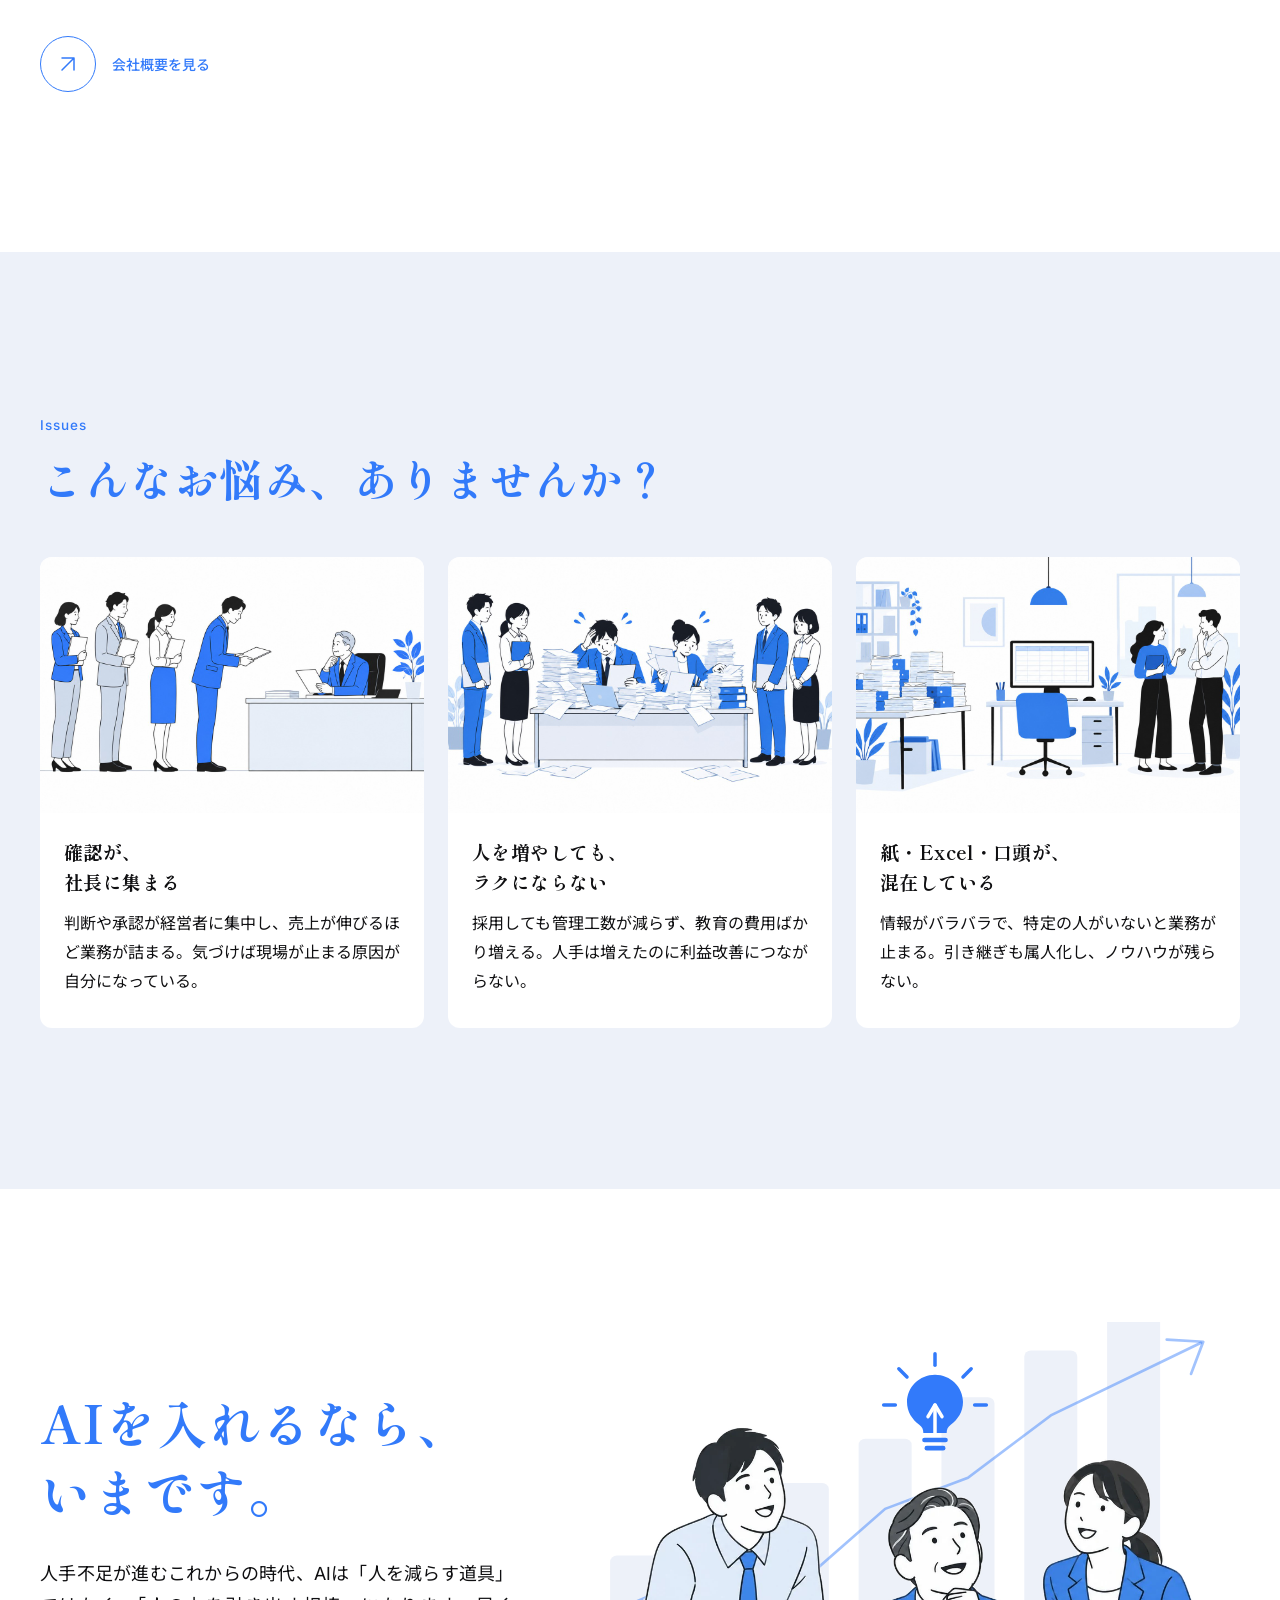
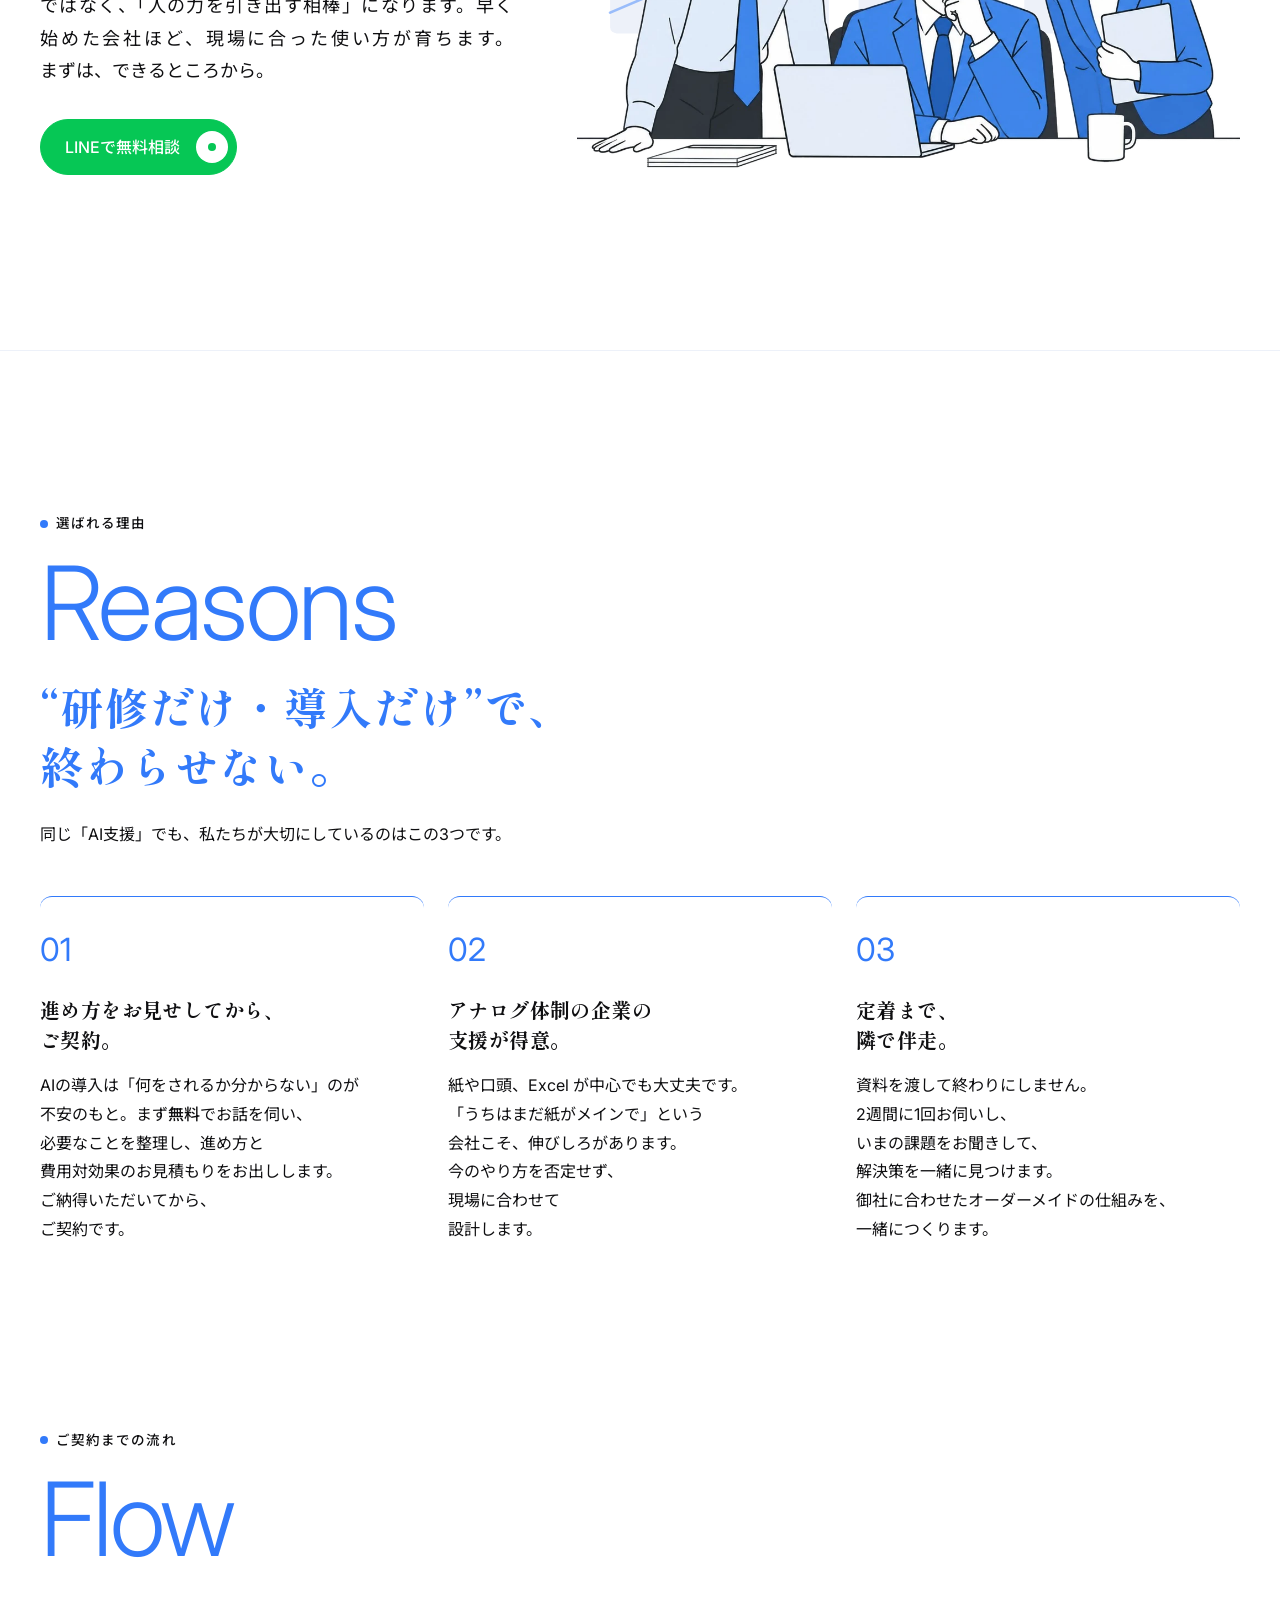
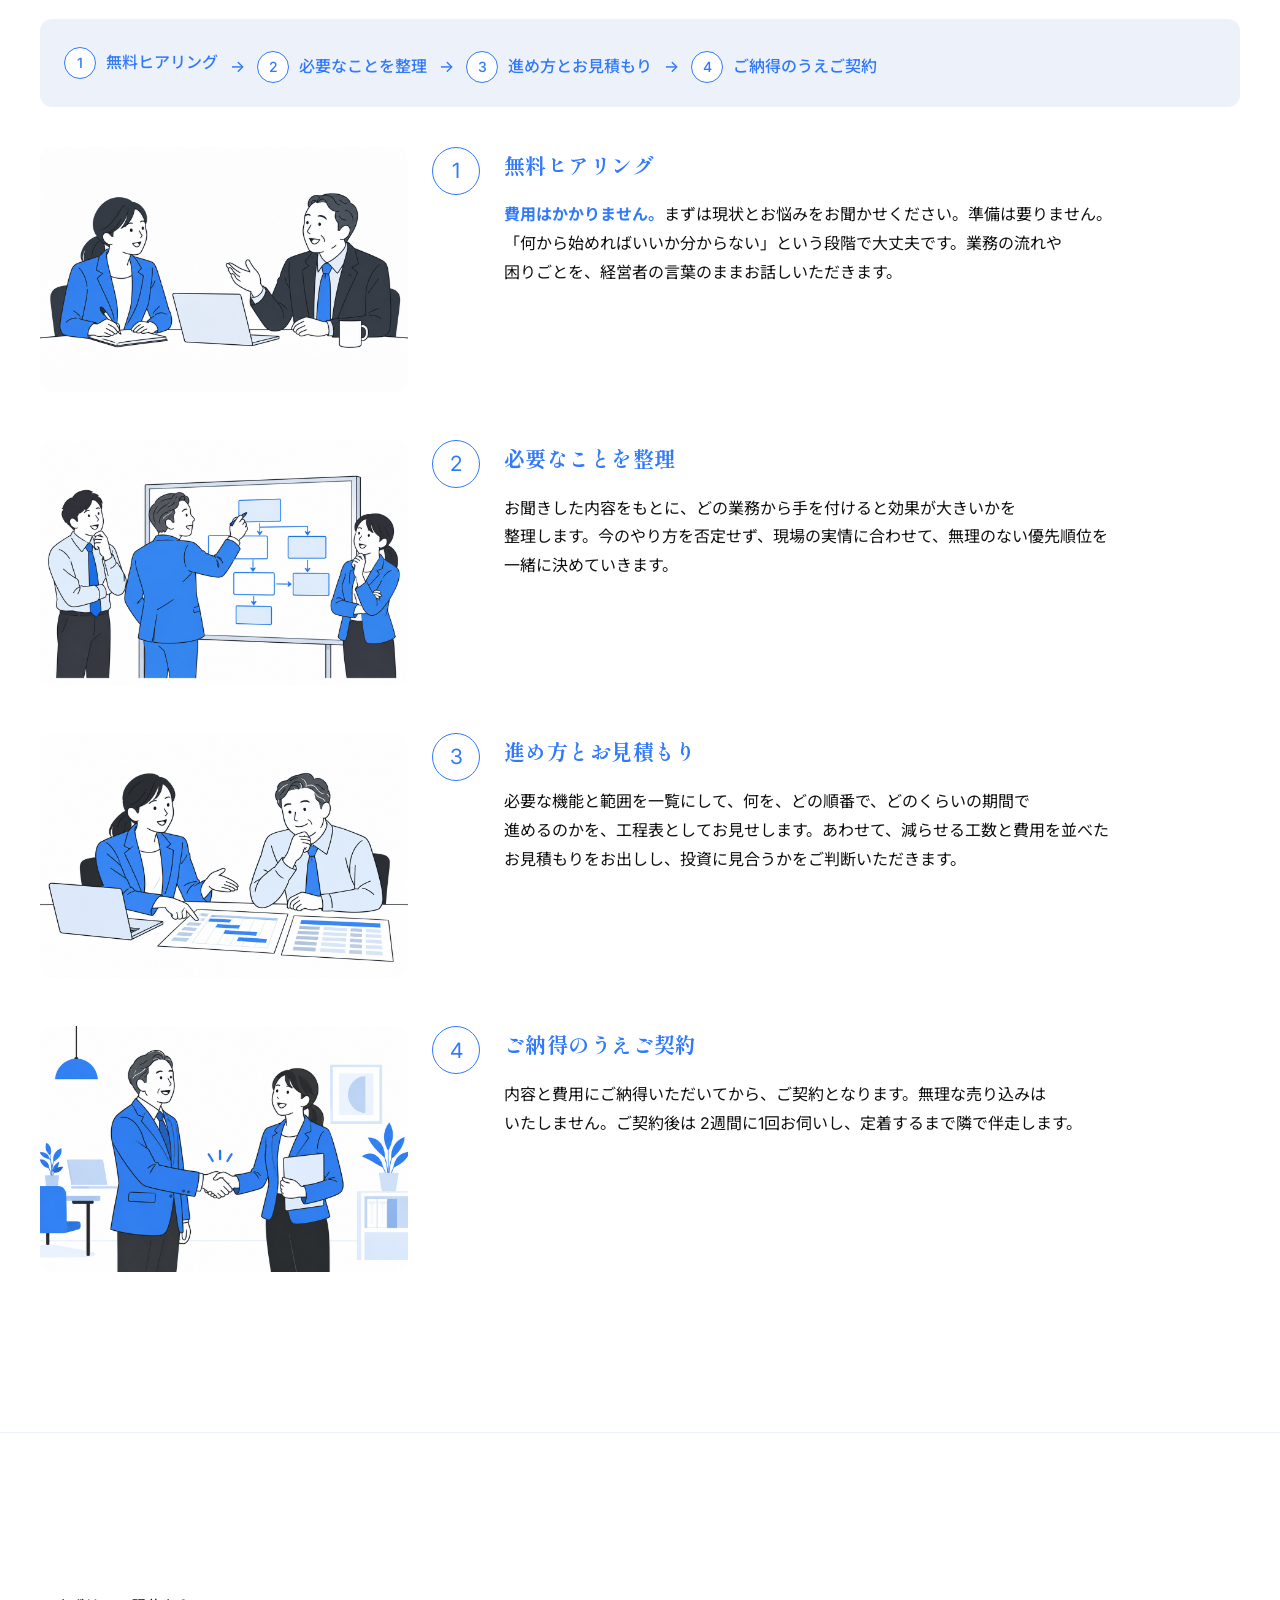
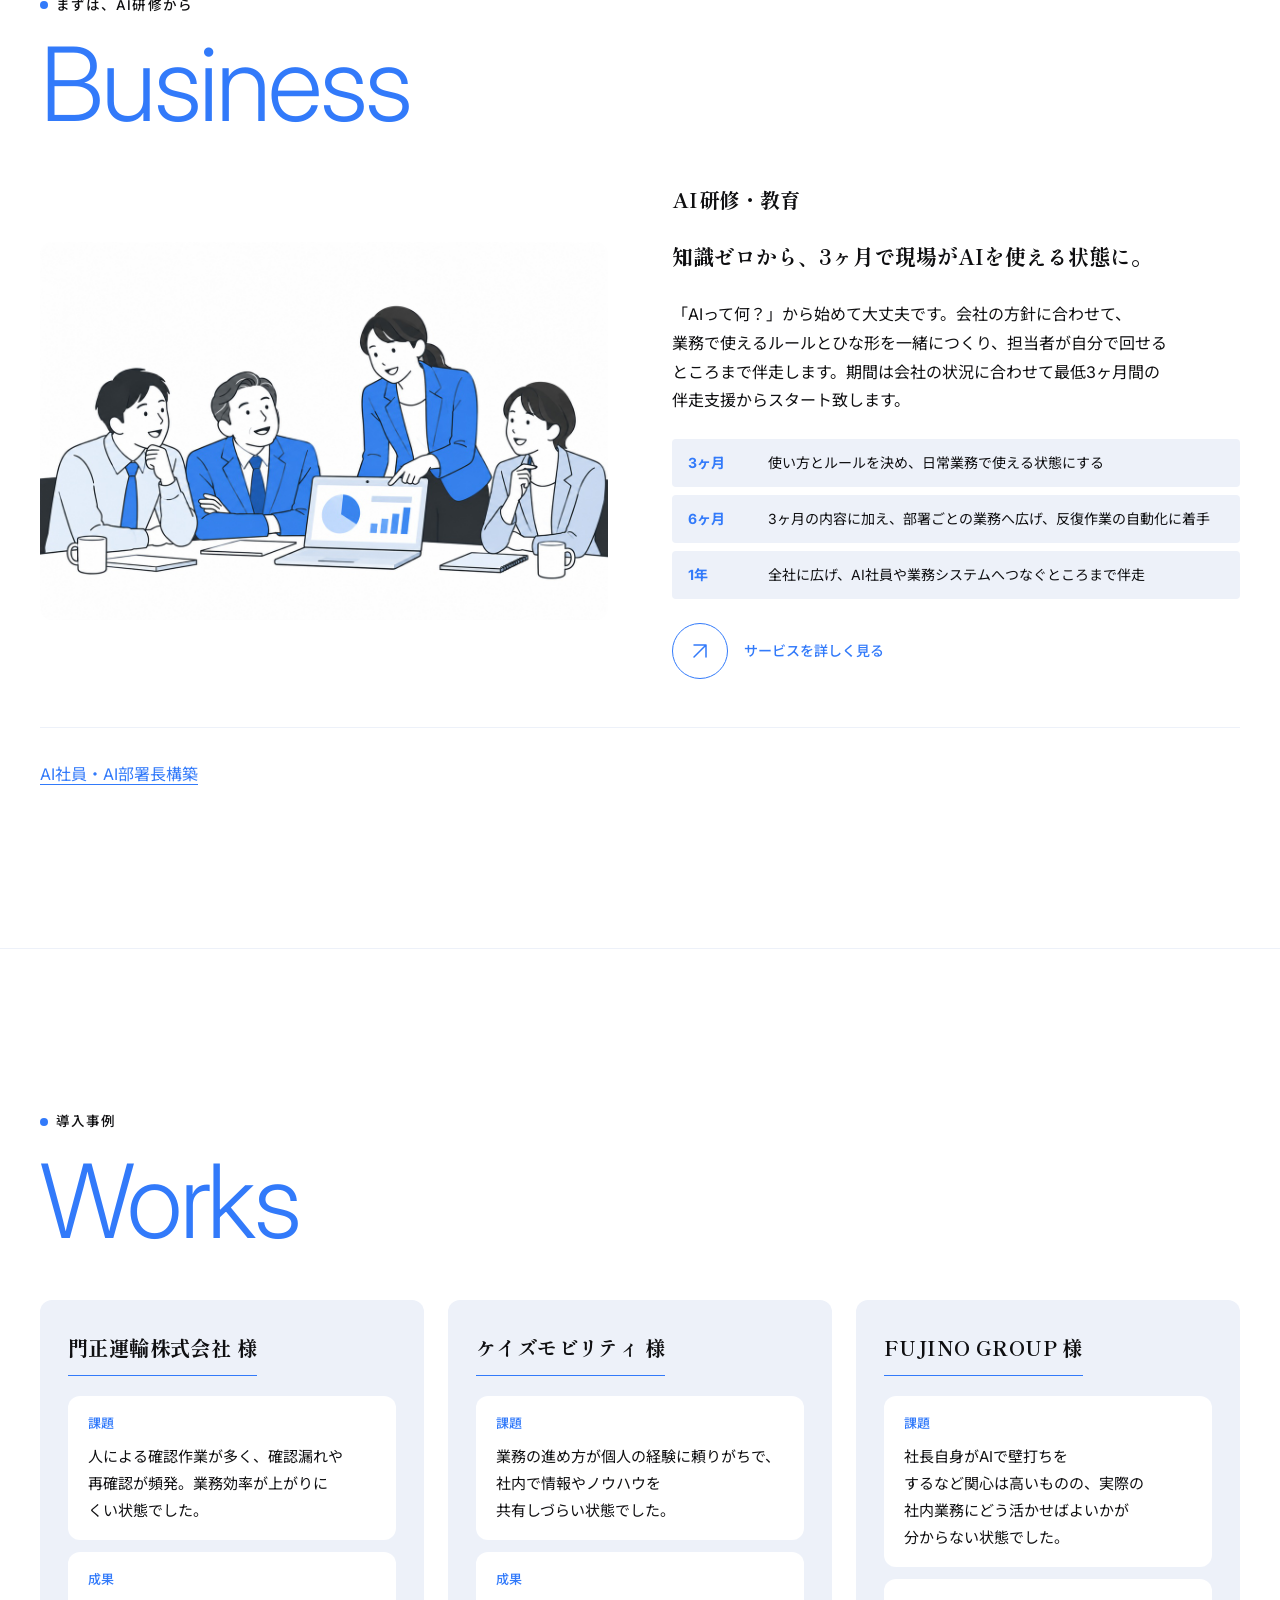
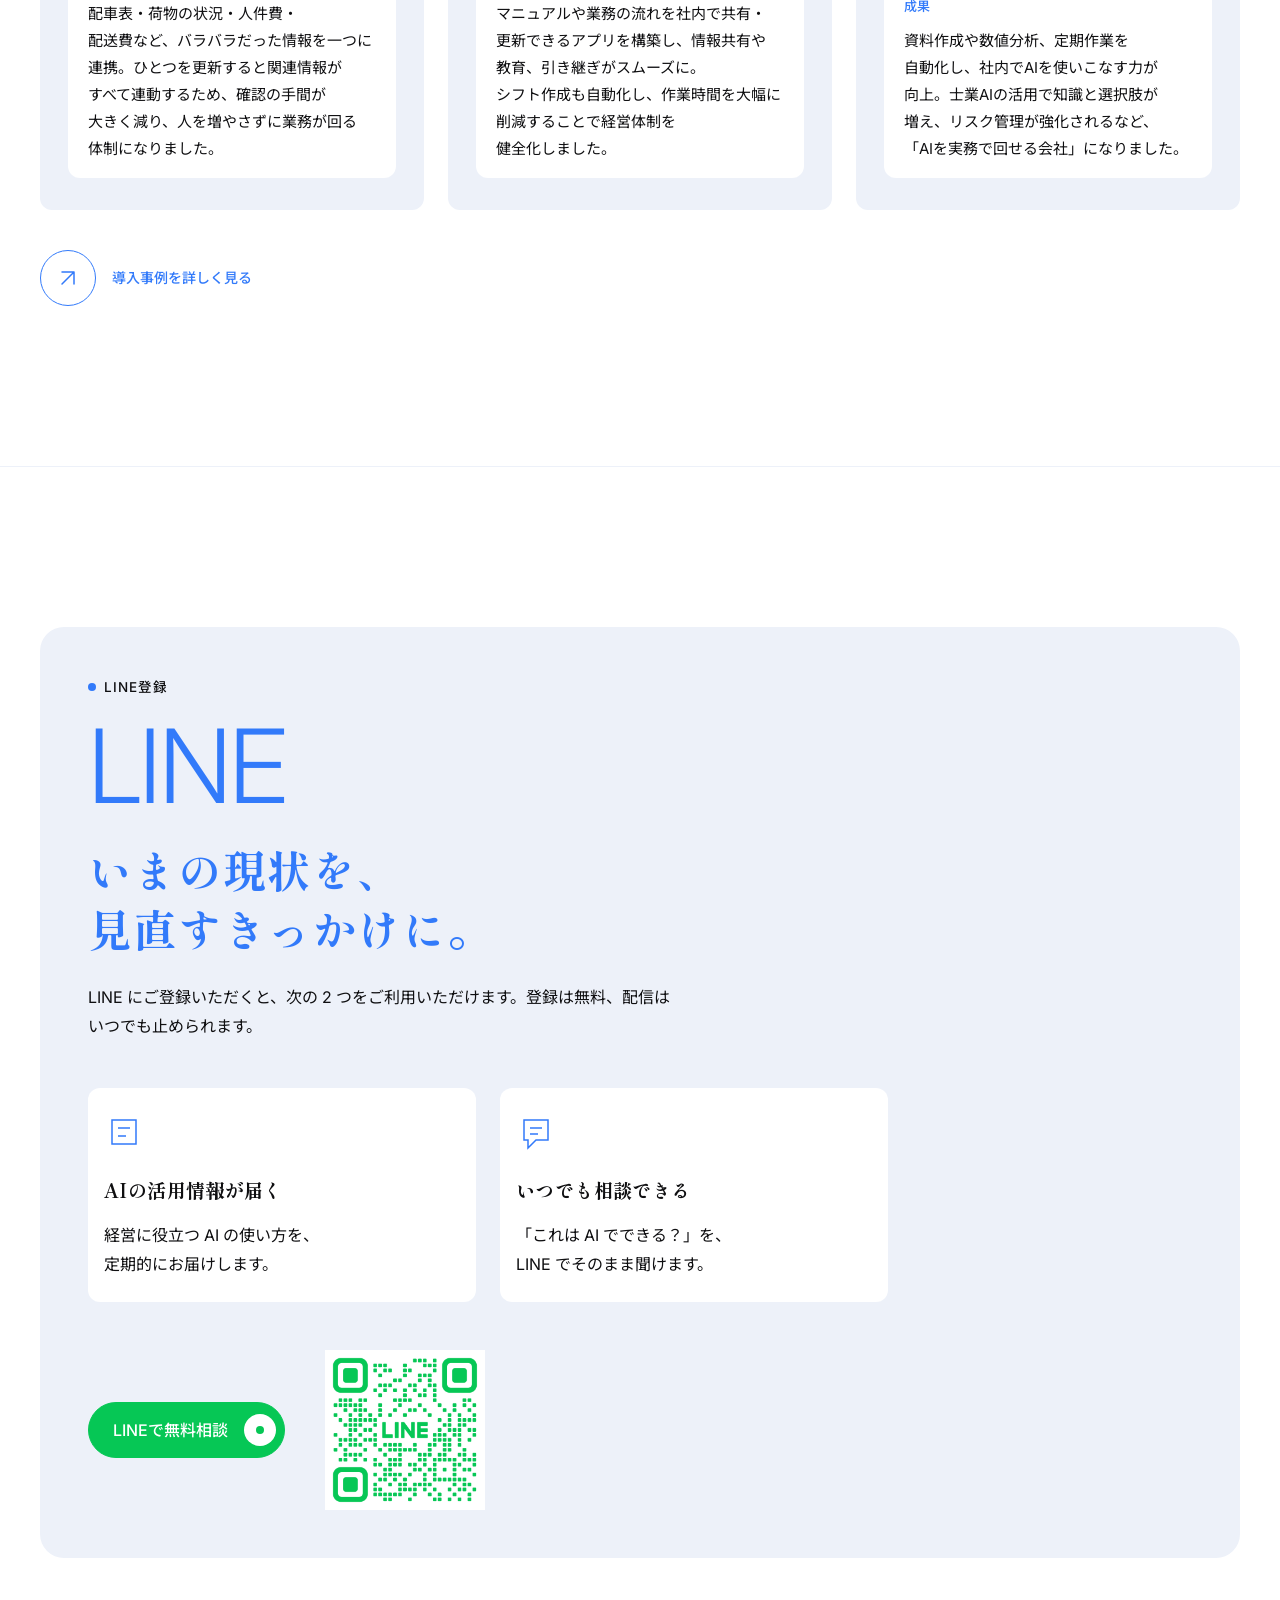
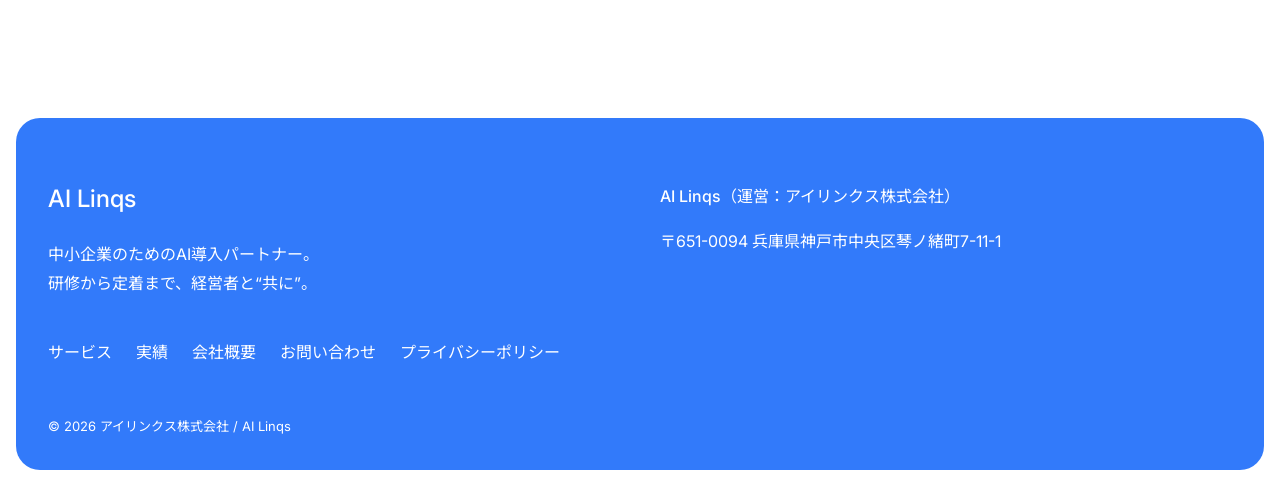
==== commit 9f6a0a49: "v5.5：トップのサービス一覧から2項目を削除、実績ページの「ご担当者様の声」を削除 Co-Authored-By: Claude Fable 5.1 <noreply@anthropic.com>" ====
--- a/index.html
+++ b/index.html
@@ -1,5 +1,5 @@
 <!DOCTYPE html>
-<html lang="ja"><head><meta charset="UTF-8"><meta name="viewport" content="width=device-width, initial-scale=1"><meta name="robots" content="noindex,nofollow"><meta name="theme-color" content="#FFFFFF"><title>中小企業のためのAI導入パートナー｜AI Linqs</title><meta name="description" content="研修やツール導入で終わらせない。御社の現場に合わせてAIを設計し、使い続けられる状態まで“共に”伴走する。それがAI Linqsです。"><link rel="icon" sizes="32x32" href="assets/favicon-32.png"><link rel="icon" sizes="192x192" href="assets/favicon-192.png"><link rel="apple-touch-icon" sizes="180x180" href="assets/favicon-180.png"><link rel="preconnect" href="https://fonts.googleapis.com"><link rel="preconnect" href="https://fonts.gstatic.com" crossorigin><link href="https://fonts.googleapis.com/css2?family=Inter:wght@300;400;500;600&amp;family=Noto+Sans+JP:wght@400;500&amp;family=Shippori+Mincho+B1:wght@600;700&amp;display=swap" rel="stylesheet"><link rel="stylesheet" href="css/style.css"><script src="js/main.js" defer></script></head><body><a class="skip" href="#main">本文へスキップ</a><header class="site-header"><div class="header-inner"><a class="logo" href="index.html">AI Linqs</a><nav class="pill-nav" aria-label="グローバルナビゲーション"><a href="index.html" class="is-active" aria-current="page">トップ</a><a href="about.html">会社概要</a><a href="service.html">サービス</a><a href="works.html">実績</a><a href="contact.html">お問い合わせ</a></nav><div class="header-end"><a class="btn" href="contact.html#contact" data-line-cta>LINEで無料相談<span class="btn-dot" aria-hidden="true"></span></a><button class="burger" id="burger" type="button" aria-label="メニューを開く" aria-expanded="false" aria-controls="spMenu"><span></span><span></span></button></div></div><nav class="sp-menu" id="spMenu" aria-label="スマートフォン用メニュー" hidden><a href="index.html" class="is-active" aria-current="page">トップ</a><a href="about.html">会社概要</a><a href="service.html">サービス</a><a href="works.html">実績</a><a href="contact.html">お問い合わせ</a><a class="btn" href="contact.html#contact" data-line-cta>LINEで無料相談<span class="btn-dot" aria-hidden="true"></span></a></nav><noscript><nav class="nojs-nav" aria-label="ページ一覧"><a href="index.html" class="is-active" aria-current="page">トップ</a><a href="about.html">会社概要</a><a href="service.html">サービス</a><a href="works.html">実績</a><a href="contact.html">お問い合わせ</a></nav></noscript></header><main id="main"><section id="hero" class="hero"><video class="hero-image" muted playsinline preload="metadata" poster="assets/hero-poster.jpg" aria-hidden="true"><source src="assets/hero.mp4" type="video/mp4"></video><div class="hero-inner"><div class="hero-copy"><p class="eyebrow">中小企業のための AI 導入パートナー</p><h1 class="catch"><span class="phrase">人とAIの</span><br><span class="phrase">ハイブリッド経営を、</span><br><span class="phrase">当たり前に。</span></h1><p class="lead">研修やツール導入で終わらせない。御社の現場に合わせてAIを設計し、使い続けられる状態まで“共に”伴走する。それがAI Linqsです。</p><a class="btn" href="contact.html#contact" data-line-cta>LINEで無料相談<span class="btn-dot" aria-hidden="true"></span></a></div></div></section><section id="philosophy" class="section "><div class="container"><div class="section-head"><div class="sec-title"><p class="sec-ja"><span class="dot" aria-hidden="true"></span>私たちの想い</p><h2 class="sec-en" aria-hidden="true">Philosophy</h2><h2 class="sec-h catch"><span class="phrase">AIを入れて、</span><br><span class="phrase">人はもっと、人らしく働く。</span></h2></div></div><div class="philosophy-intro"><div class="prose"><p>私たちがご提案するのは、業務の効率化だけではありません。</p><p>AIに任せられることはAIに任せ、人は、人にしかできない仕事に力を注ぐ。</p><p>働きがいが高まり、生産性が上がり、会社の成長につながっていく。</p><p>それが、AI Linqs の考える<br>「人とAIのハイブリッド経営」です。</p></div><img class="photo" src="assets/il-philosophy.jpg" alt="明るい職場で笑顔で話す社員たちのイメージ" width="1200" height="800" loading="lazy" decoding="async"></div><div class="grid3 pillars"><article class="card pillar"><div class="card-body"><h3><span class="phrase">人の力を、</span><br><span class="phrase">AIで引き出す。</span></h3><p class="card-copy"><span class="phrase">AIは、人を減らすための道具じゃない。</span><br><span class="phrase">一人ひとりが本来の仕事に集中できるように。</span><br><span class="phrase">人と人の“つながり”を、取り戻すために。</span></p></div></article><article class="card pillar"><div class="card-body"><h3><span class="phrase">ともに考え、</span><br><span class="phrase">ともに動く。</span></h3><p class="card-copy"><span class="phrase">外注先ではなく、伴走者として。</span><br><span class="phrase">御社の現場に入り込み、課題を一緒に解く。</span><br><span class="phrase">経営者の隣で、共に勝ちにいくパートナーへ。</span></p></div></article><article class="card pillar"><div class="card-body"><h3><span class="phrase">テクノロジーが、</span><br><span class="phrase">地域の未来を変える。</span></h3><p class="card-copy"><span class="phrase">人とAIのハイブリッド経営を、</span><br><span class="phrase">日本の新しいスタンダードに。</span><br><span class="phrase">その一歩を、神戸から、御社から。</span></p></div></article></div><div class="actions"><a class="btn" href="about.html"><span class="btn-ring" aria-hidden="true"><svg viewBox="0 0 24 24" fill="none" stroke="currentColor" stroke-width="1.5" stroke-linecap="round" stroke-linejoin="round"><path d="M6 18 18 6M6 6h12v12"/></svg></span>会社概要を見る</a></div></div></section><section id="issues" class="section surface-section"><div class="container"><div class="section-head"><div class="sec-title sec-title--swap"><p class="sec-en-small" aria-hidden="true">Issues</p><h2 class="sec-h">こんなお悩み、<span class="phrase">ありませんか？</span></h2></div></div><div class="grid3 issue-cards"><article class="card "><img class="photo" src="assets/issue-01.jpg" alt="" width="1200" height="800" loading="lazy" decoding="async"><div class="card-body"><h3>確認が、<br>社長に集まる</h3><p class="card-copy">判断や承認が経営者に集中し、売上が伸びるほど業務が詰まる。気づけば現場が止まる原因が自分になっている。</p></div></article><article class="card "><img class="photo" src="assets/issue-02.jpg" alt="" width="1200" height="800" loading="lazy" decoding="async"><div class="card-body"><h3>人を増やしても、<br>ラクにならない</h3><p class="card-copy">採用しても管理工数が減らず、教育の費用ばかり増える。人手は増えたのに利益改善につながらない。</p></div></article><article class="card "><img class="photo" src="assets/issue-03.jpg" alt="" width="1200" height="800" loading="lazy" decoding="async"><div class="card-body"><h3>紙・Excel・口頭が、<br>混在している</h3><p class="card-copy">情報がバラバラで、特定の人がいないと業務が止まる。引き継ぎも属人化し、ノウハウが残らない。</p></div></article></div></div></section><section id="timing" class="section "><div class="container"><div class="timing-layout"><div class="timing-copy"><div class="section-head"><div class="sec-title"><h2 class="sec-h">AIを入れるなら、<br>いまです。</h2></div></div><p class="timing-body"><span class="phrase">人手不足が進むこれからの時代、AIは「人を減らす道具」ではなく、</span><br><span class="phrase">「人の力を引き出す相棒」になります。早く始めた会社ほど、</span><br><span class="phrase">現場に合った使い方が育ちます。まずは、できるところから。</span></p><div class="actions"><a class="btn" href="contact.html#contact" data-line-cta>LINEで無料相談<span class="btn-dot" aria-hidden="true"></span></a></div></div><div class="timing-visual"><svg class="timing-graph" viewBox="0 0 1200 800" preserveAspectRatio="none" aria-hidden="true"><g fill="#EDF1F9"><rect class="g-bar" style="--i:0" x="60" y="450" width="96" height="150" rx="12"/><rect class="g-bar" style="--i:1" x="210" y="385" width="96" height="215" rx="12"/><rect class="g-bar" style="--i:2" x="360" y="310" width="96" height="290" rx="12"/><rect class="g-bar" style="--i:3" x="510" y="225" width="96" height="375" rx="12"/><rect class="g-bar" style="--i:4" x="660" y="145" width="96" height="455" rx="12"/><rect class="g-bar" style="--i:5" x="810" y="55" width="96" height="545" rx="12"/><rect class="g-bar" style="--i:6" x="960" y="-40" width="96" height="640" rx="12"/></g><path class="g-line" pathLength="1" d="M60 560 L258 470 L408 500 L558 360 L708 300 L858 180 L1130 40" fill="none" stroke="#327AFA" stroke-width="5" stroke-linecap="round" stroke-linejoin="round"/><path class="g-arrow" d="M1068 34 L1134 38 L1112 100" fill="none" stroke="#327AFA" stroke-width="5" stroke-linecap="round" stroke-linejoin="round"/></svg><img class="photo" src="assets/timing-cut.webp" alt="机の前でひらめいた表情で顔を上げる経営者と、隣の社員" width="1200" height="800" loading="lazy" decoding="async"><span class="timing-mark" aria-hidden="true"><svg viewBox="0 0 96 96" fill="none" stroke-linecap="round" stroke-linejoin="round"><g class="bulb-rays" stroke="currentColor" stroke-width="3"><path d="M48 4v10"/><path d="M17 17l7 7"/><path d="M79 17l-7 7"/><path d="M4 48h10"/><path d="M82 48h10"/></g><path class="bulb-glass" d="M48 22c-13.300 0-24 10.500-24 23.500 0 8.500 4.500 15 10.500 19.500 2.500 1.900 3.500 4 3.500 7h20c0-3 1-5.100 3.500-7C67.500 60.500 72 54 72 45.500 72 32.500 61.300 22 48 22Z" fill="currentColor"/><path d="M42 58l6-10 6 10" stroke="#FFFFFF" stroke-width="3"/><path d="M48 48v24" stroke="#FFFFFF" stroke-width="3"/><path d="M39 78h18M41 85h14" stroke="currentColor" stroke-width="4"/></svg></span></div></div></div></section><section id="reasons" class="section "><div class="container"><div class="section-head"><div class="sec-title"><p class="sec-ja"><span class="dot" aria-hidden="true"></span>選ばれる理由</p><h2 class="sec-en" aria-hidden="true">Reasons</h2><h2 class="sec-h">“研修だけ・導入だけ”で、<br><span class="phrase">終わらせない。</span></h2></div><p class="lead">同じ「AI支援」でも、私たちが大切にしているのはこの3つです。</p></div><div class="grid3 reason-cards"><article class="card "><div class="card-body"><p class="eyebrow">01</p><h3>進め方をお見せしてから、<br>ご契約。</h3><p class="card-copy"><span class="phrase">AIの導入は「何をされるか分からない」のが</span><br><span class="phrase">不安のもと。まず<strong>無料</strong>でお話を伺い、</span><br><span class="phrase">必要なことを整理し、進め方と</span><br><span class="phrase">費用対効果のお見積もりをお出しします。</span><br><span class="phrase">ご納得いただいてから、</span><br><span class="phrase">ご契約です。</span></p></div></article><article class="card "><div class="card-body"><p class="eyebrow">02</p><h3>アナログ体制の企業の<br>支援が得意。</h3><p class="card-copy"><span class="phrase">紙や口頭、Excel が中心でも大丈夫です。</span><br><span class="phrase">「うちはまだ紙がメインで」という</span><br><span class="phrase">会社こそ、伸びしろがあります。</span><br><span class="phrase">今のやり方を否定せず、</span><br><span class="phrase">現場に合わせて</span><br><span class="phrase">設計します。</span></p></div></article><article class="card "><div class="card-body"><p class="eyebrow">03</p><h3>定着まで、<br>隣で伴走。</h3><p class="card-copy"><span class="phrase">資料を渡して終わりにしません。</span><br><span class="phrase">2週間に1回お伺いし、</span><br><span class="phrase">いまの課題をお聞きして、</span><br><span class="phrase">解決策を一緒に見つけます。</span><br><span class="phrase">御社に合わせたオーダーメイドの仕組みを、</span><br><span class="phrase">一緒につくります。</span></p></div></article></div><div class="contract-flow"><div class="section-head"><div class="sec-title"><h2 class="sec-ja"><span class="dot" aria-hidden="true"></span>ご契約までの流れ</h2><h2 class="sec-en" aria-hidden="true">Flow</h2></div></div><ol class="flow-chart" aria-label="ご契約までの流れ（要約）"><li><span class="flow-no">1</span><span class="flow-label">無料ヒアリング</span></li><li class="flow-arrow" aria-hidden="true">→</li><li><span class="flow-no">2</span><span class="flow-label">必要なことを整理</span></li><li class="flow-arrow" aria-hidden="true">→</li><li><span class="flow-no">3</span><span class="flow-label">進め方とお見積もり</span></li><li class="flow-arrow" aria-hidden="true">→</li><li class="is-goal"><span class="flow-no">4</span><span class="flow-label">ご納得のうえご契約</span></li></ol><ol class="contract-steps"><li><img class="photo" src="assets/il-step-01.jpg" alt="応接スペースで経営者の話を聞く担当者" width="1200" height="800" loading="lazy" decoding="async"><span class="step-number" aria-hidden="true">1</span><div class="contract-copy"><h4>無料ヒアリング</h4><p><strong class="em">費用はかかりません。</strong>まずは現状とお悩みをお聞かせください。準備は要りません。「何から始めればいいか分からない」という段階で大丈夫です。業務の流れや困りごとを、経営者の言葉のままお話しいただきます。</p></div></li><li><img class="photo" src="assets/il-step-02.jpg" alt="業務の流れを紙とホワイトボードで整理する社員たち" width="1200" height="800" loading="lazy" decoding="async"><span class="step-number" aria-hidden="true">2</span><div class="contract-copy"><h4>必要なことを整理</h4><p>お聞きした内容をもとに、どの業務から手を付けると効果が大きいかを整理します。今のやり方を否定せず、現場の実情に合わせて、無理のない優先順位を一緒に決めていきます。</p></div></li><li><img class="photo" src="assets/il-step-03.jpg" alt="机に広げた工程表と見積もりを説明する担当者" width="1200" height="800" loading="lazy" decoding="async"><span class="step-number" aria-hidden="true">3</span><div class="contract-copy"><h4>進め方とお見積もり</h4><p>必要な機能と範囲を一覧にして、何を、どの順番で、どのくらいの期間で進めるのかを、工程表としてお見せします。あわせて、減らせる工数と費用を並べたお見積もりをお出しし、投資に見合うかをご判断いただきます。</p></div></li><li><img class="photo" src="assets/il-step-04.jpg" alt="笑顔で契約書類を交わす経営者と担当者" width="1200" height="800" loading="lazy" decoding="async"><span class="step-number" aria-hidden="true">4</span><div class="contract-copy"><h4>ご納得のうえご契約</h4><p>内容と費用にご納得いただいてから、ご契約となります。無理な売り込みはいたしません。ご契約後は 2週間に1回お伺いし、定着するまで隣で伴走します。</p></div></li></ol></div></div></section><section id="service" class="section"><div class="container"><div class="section-head"><div class="sec-title"><h2 class="sec-ja"><span class="dot" aria-hidden="true"></span>まずは、AI研修から</h2><h2 class="sec-en" aria-hidden="true">Business</h2></div></div><div class="service-feature"><img class="photo" src="assets/il-service-training.jpg" width="1200" height="800" loading="lazy" decoding="async" alt=""><div class="service-copy"><h3>AI研修・教育</h3><p class="service-promise">知識ゼロから、3ヶ月で現場がAIを使える状態に。</p><p>「AIって何？」から始めて大丈夫です。会社の方針に合わせて、業務で使えるルールとひな形を一緒につくり、担当者が自分で回せるところまで伴走します。期間は会社の状況に合わせて最低3ヶ月間の伴走支援からスタート致します。</p><ul class="period-plans" aria-label="期間と内容"><li><b>3ヶ月</b><span>使い方とルールを決め、日常業務で使える状態にする</span></li><li><b>6ヶ月</b><span>3ヶ月の内容に加え、部署ごとの業務へ広げ、反復作業の自動化に着手</span></li><li><b>1年</b><span>全社に広げ、AI社員や業務システムへつなぐところまで伴走</span></li></ul><a class="btn" href="service.html#front"><span class="btn-ring" aria-hidden="true"><svg viewBox="0 0 24 24" fill="none" stroke="currentColor" stroke-width="1.5" stroke-linecap="round" stroke-linejoin="round"><path d="M6 18 18 6M6 6h12v12"/></svg></span>サービスを詳しく見る</a></div></div><ul class="service-links"><li><a href="service.html#aistaff">AI社員・AI部署長構築</a></li><li><a href="service.html#app">社内アプリ・業務システム制作</a></li><li><a href="service.html#advisor">AI顧問</a></li></ul></div></section><section id="works" class="section "><div class="container"><div class="section-head"><div class="sec-title"><h2 class="sec-ja"><span class="dot" aria-hidden="true"></span>導入事例</h2><h2 class="sec-en" aria-hidden="true">Works</h2></div></div><div class="grid3 case-cards"><article class="card "><!-- 実写が届いたら差し込み：<img class="photo" src="assets/case-01.jpg" alt="" width="1200" height="800" loading="lazy" decoding="async"> --><div class="card-body"><h3>門正運輸株式会社 様</h3><dl class="case"><div><dt>課題</dt><dd>人による確認作業が多く、確認漏れや再確認が頻発。業務効率が上がりにくい状態でした。</dd></div><div><dt>成果</dt><dd>配車表・荷物の状況・人件費・配送費など、バラバラだった情報を一つに連携。ひとつを更新すると関連情報がすべて連動するため、確認の手間が大きく減り、人を増やさずに業務が回る体制になりました。</dd></div></dl></div></article><article class="card "><!-- 実写が届いたら差し込み：<img class="photo" src="assets/case-02.jpg" alt="" width="1200" height="800" loading="lazy" decoding="async"> --><div class="card-body"><h3>ケイズモビリティ 様</h3><dl class="case"><div><dt>課題</dt><dd>業務の進め方が個人の経験に頼りがちで、社内で情報やノウハウを共有しづらい状態でした。</dd></div><div><dt>成果</dt><dd>マニュアルや業務の流れを社内で共有・更新できるアプリを構築し、情報共有や教育、引き継ぎがスムーズに。シフト作成も自動化し、作業時間を大幅に削減することで経営体制を健全化しました。</dd></div></dl></div></article><article class="card "><!-- 実写が届いたら差し込み：<img class="photo" src="assets/case-03.jpg" alt="" width="1200" height="800" loading="lazy" decoding="async"> --><div class="card-body"><h3>FUJINO GROUP 様</h3><dl class="case"><div><dt>課題</dt><dd>社長自身がAIで壁打ちをするなど関心は高いものの、実際の社内業務にどう活かせばよいかが分からない状態でした。</dd></div><div><dt>成果</dt><dd>資料作成や数値分析、定期作業を自動化し、社内でAIを使いこなす力が向上。士業AIの活用で知識と選択肢が増え、リスク管理が強化されるなど、「AIを実務で回せる会社」になりました。</dd></div></dl></div></article></div><div class="actions"><a class="btn" href="works.html"><span class="btn-ring" aria-hidden="true"><svg viewBox="0 0 24 24" fill="none" stroke="currentColor" stroke-width="1.5" stroke-linecap="round" stroke-linejoin="round"><path d="M6 18 18 6M6 6h12v12"/></svg></span>導入事例を詳しく見る</a></div></div></section><section id="line" class="section "><div class="container"><div class="line-frame"><div class="section-head"><div class="sec-title"><p class="sec-ja"><span class="dot" aria-hidden="true"></span>LINE登録</p><h2 class="sec-en" aria-hidden="true">LINE</h2><h2 class="sec-h">いまの現状を、<br><span class="phrase">見直すきっかけに。</span></h2></div><p class="lead">LINE にご登録いただくと、次の 2 つをご利用いただけます。登録は無料、配信はいつでも止められます。</p></div><div class="grid3 benefits"><article class="card "><svg class="line-icon" viewBox="0 0 40 40" aria-hidden="true"><path d="M8 8h24v24H8z M14 16h12 M14 24h8"/></svg><div class="card-body"><h3>AIの活用情報が届く</h3><p class="card-copy"><span class="phrase">経営に役立つ AI の使い方を、</span><br><span class="phrase">定期的にお届けします。</span></p></div></article><article class="card "><svg class="line-icon" viewBox="0 0 40 40" aria-hidden="true"><path d="M8 8h24v20H20l-8 8v-8H8z M14 16h12 M14 22h8"/></svg><div class="card-body"><h3>いつでも相談できる</h3><p class="card-copy"><span class="phrase">「これは AI でできる？」を、</span><br><span class="phrase">LINE でそのまま聞けます。</span></p></div></article></div><div class="line-action"><a class="btn" href="contact.html#contact" data-line-cta>LINEで無料相談<span class="btn-dot" aria-hidden="true"></span></a><img class="qr pc-only" src="assets/line-qr.png" alt="LINE友だち追加QRコード" width="160" height="160"></div></div></div></section></main><footer class="footer">
+<html lang="ja"><head><meta charset="UTF-8"><meta name="viewport" content="width=device-width, initial-scale=1"><meta name="robots" content="noindex,nofollow"><meta name="theme-color" content="#FFFFFF"><title>中小企業のためのAI導入パートナー｜AI Linqs</title><meta name="description" content="研修やツール導入で終わらせない。御社の現場に合わせてAIを設計し、使い続けられる状態まで“共に”伴走する。それがAI Linqsです。"><link rel="icon" sizes="32x32" href="assets/favicon-32.png"><link rel="icon" sizes="192x192" href="assets/favicon-192.png"><link rel="apple-touch-icon" sizes="180x180" href="assets/favicon-180.png"><link rel="preconnect" href="https://fonts.googleapis.com"><link rel="preconnect" href="https://fonts.gstatic.com" crossorigin><link href="https://fonts.googleapis.com/css2?family=Inter:wght@300;400;500;600&amp;family=Noto+Sans+JP:wght@400;500&amp;family=Shippori+Mincho+B1:wght@600;700&amp;display=swap" rel="stylesheet"><link rel="stylesheet" href="css/style.css"><script src="js/main.js" defer></script></head><body><a class="skip" href="#main">本文へスキップ</a><header class="site-header"><div class="header-inner"><a class="logo" href="index.html">AI Linqs</a><nav class="pill-nav" aria-label="グローバルナビゲーション"><a href="index.html" class="is-active" aria-current="page">トップ</a><a href="about.html">会社概要</a><a href="service.html">サービス</a><a href="works.html">実績</a><a href="contact.html">お問い合わせ</a></nav><div class="header-end"><a class="btn" href="contact.html#contact" data-line-cta>LINEで無料相談<span class="btn-dot" aria-hidden="true"></span></a><button class="burger" id="burger" type="button" aria-label="メニューを開く" aria-expanded="false" aria-controls="spMenu"><span></span><span></span></button></div></div><nav class="sp-menu" id="spMenu" aria-label="スマートフォン用メニュー" hidden><a href="index.html" class="is-active" aria-current="page">トップ</a><a href="about.html">会社概要</a><a href="service.html">サービス</a><a href="works.html">実績</a><a href="contact.html">お問い合わせ</a><a class="btn" href="contact.html#contact" data-line-cta>LINEで無料相談<span class="btn-dot" aria-hidden="true"></span></a></nav><noscript><nav class="nojs-nav" aria-label="ページ一覧"><a href="index.html" class="is-active" aria-current="page">トップ</a><a href="about.html">会社概要</a><a href="service.html">サービス</a><a href="works.html">実績</a><a href="contact.html">お問い合わせ</a></nav></noscript></header><main id="main"><section id="hero" class="hero"><video class="hero-image" muted playsinline preload="metadata" poster="assets/hero-poster.jpg" aria-hidden="true"><source src="assets/hero.mp4" type="video/mp4"></video><div class="hero-inner"><div class="hero-copy"><p class="eyebrow">中小企業のための AI 導入パートナー</p><h1 class="catch"><span class="phrase">人とAIの</span><br><span class="phrase">ハイブリッド経営を、</span><br><span class="phrase">当たり前に。</span></h1><p class="lead">研修やツール導入で終わらせない。御社の現場に合わせてAIを設計し、使い続けられる状態まで“共に”伴走する。それがAI Linqsです。</p><a class="btn" href="contact.html#contact" data-line-cta>LINEで無料相談<span class="btn-dot" aria-hidden="true"></span></a></div></div></section><section id="philosophy" class="section "><div class="container"><div class="section-head"><div class="sec-title"><p class="sec-ja"><span class="dot" aria-hidden="true"></span>私たちの想い</p><h2 class="sec-en" aria-hidden="true">Philosophy</h2><h2 class="sec-h catch"><span class="phrase">AIを入れて、</span><br><span class="phrase">人はもっと、人らしく働く。</span></h2></div></div><div class="philosophy-intro"><div class="prose"><p>私たちがご提案するのは、業務の効率化だけではありません。</p><p>AIに任せられることはAIに任せ、人は、人にしかできない仕事に力を注ぐ。</p><p>働きがいが高まり、生産性が上がり、会社の成長につながっていく。</p><p>それが、AI Linqs の考える<br>「人とAIのハイブリッド経営」です。</p></div><img class="photo" src="assets/il-philosophy.jpg" alt="明るい職場で笑顔で話す社員たちのイメージ" width="1200" height="800" loading="lazy" decoding="async"></div><div class="grid3 pillars"><article class="card pillar"><div class="card-body"><h3><span class="phrase">人の力を、</span><br><span class="phrase">AIで引き出す。</span></h3><p class="card-copy"><span class="phrase">AIは、人を減らすための道具じゃない。</span><br><span class="phrase">一人ひとりが本来の仕事に集中できるように。</span><br><span class="phrase">人と人の“つながり”を、取り戻すために。</span></p></div></article><article class="card pillar"><div class="card-body"><h3><span class="phrase">ともに考え、</span><br><span class="phrase">ともに動く。</span></h3><p class="card-copy"><span class="phrase">外注先ではなく、伴走者として。</span><br><span class="phrase">御社の現場に入り込み、課題を一緒に解く。</span><br><span class="phrase">経営者の隣で、共に勝ちにいくパートナーへ。</span></p></div></article><article class="card pillar"><div class="card-body"><h3><span class="phrase">テクノロジーが、</span><br><span class="phrase">地域の未来を変える。</span></h3><p class="card-copy"><span class="phrase">人とAIのハイブリッド経営を、</span><br><span class="phrase">日本の新しいスタンダードに。</span><br><span class="phrase">その一歩を、神戸から、御社から。</span></p></div></article></div><div class="actions"><a class="btn" href="about.html"><span class="btn-ring" aria-hidden="true"><svg viewBox="0 0 24 24" fill="none" stroke="currentColor" stroke-width="1.5" stroke-linecap="round" stroke-linejoin="round"><path d="M6 18 18 6M6 6h12v12"/></svg></span>会社概要を見る</a></div></div></section><section id="issues" class="section surface-section"><div class="container"><div class="section-head"><div class="sec-title sec-title--swap"><p class="sec-en-small" aria-hidden="true">Issues</p><h2 class="sec-h">こんなお悩み、<span class="phrase">ありませんか？</span></h2></div></div><div class="grid3 issue-cards"><article class="card "><img class="photo" src="assets/issue-01.jpg" alt="" width="1200" height="800" loading="lazy" decoding="async"><div class="card-body"><h3>確認が、<br>社長に集まる</h3><p class="card-copy">判断や承認が経営者に集中し、売上が伸びるほど業務が詰まる。気づけば現場が止まる原因が自分になっている。</p></div></article><article class="card "><img class="photo" src="assets/issue-02.jpg" alt="" width="1200" height="800" loading="lazy" decoding="async"><div class="card-body"><h3>人を増やしても、<br>ラクにならない</h3><p class="card-copy">採用しても管理工数が減らず、教育の費用ばかり増える。人手は増えたのに利益改善につながらない。</p></div></article><article class="card "><img class="photo" src="assets/issue-03.jpg" alt="" width="1200" height="800" loading="lazy" decoding="async"><div class="card-body"><h3>紙・Excel・口頭が、<br>混在している</h3><p class="card-copy">情報がバラバラで、特定の人がいないと業務が止まる。引き継ぎも属人化し、ノウハウが残らない。</p></div></article></div></div></section><section id="timing" class="section "><div class="container"><div class="timing-layout"><div class="timing-copy"><div class="section-head"><div class="sec-title"><h2 class="sec-h">AIを入れるなら、<br>いまです。</h2></div></div><p class="timing-body"><span class="phrase">人手不足が進むこれからの時代、AIは「人を減らす道具」ではなく、</span><br><span class="phrase">「人の力を引き出す相棒」になります。早く始めた会社ほど、</span><br><span class="phrase">現場に合った使い方が育ちます。まずは、できるところから。</span></p><div class="actions"><a class="btn" href="contact.html#contact" data-line-cta>LINEで無料相談<span class="btn-dot" aria-hidden="true"></span></a></div></div><div class="timing-visual"><svg class="timing-graph" viewBox="0 0 1200 800" preserveAspectRatio="none" aria-hidden="true"><g fill="#EDF1F9"><rect class="g-bar" style="--i:0" x="60" y="450" width="96" height="150" rx="12"/><rect class="g-bar" style="--i:1" x="210" y="385" width="96" height="215" rx="12"/><rect class="g-bar" style="--i:2" x="360" y="310" width="96" height="290" rx="12"/><rect class="g-bar" style="--i:3" x="510" y="225" width="96" height="375" rx="12"/><rect class="g-bar" style="--i:4" x="660" y="145" width="96" height="455" rx="12"/><rect class="g-bar" style="--i:5" x="810" y="55" width="96" height="545" rx="12"/><rect class="g-bar" style="--i:6" x="960" y="-40" width="96" height="640" rx="12"/></g><path class="g-line" pathLength="1" d="M60 560 L258 470 L408 500 L558 360 L708 300 L858 180 L1130 40" fill="none" stroke="#327AFA" stroke-width="5" stroke-linecap="round" stroke-linejoin="round"/><path class="g-arrow" d="M1068 34 L1134 38 L1112 100" fill="none" stroke="#327AFA" stroke-width="5" stroke-linecap="round" stroke-linejoin="round"/></svg><img class="photo" src="assets/timing-cut.webp" alt="机の前でひらめいた表情で顔を上げる経営者と、隣の社員" width="1200" height="800" loading="lazy" decoding="async"><span class="timing-mark" aria-hidden="true"><svg viewBox="0 0 96 96" fill="none" stroke-linecap="round" stroke-linejoin="round"><g class="bulb-rays" stroke="currentColor" stroke-width="3"><path d="M48 4v10"/><path d="M17 17l7 7"/><path d="M79 17l-7 7"/><path d="M4 48h10"/><path d="M82 48h10"/></g><path class="bulb-glass" d="M48 22c-13.300 0-24 10.500-24 23.500 0 8.500 4.500 15 10.500 19.500 2.500 1.900 3.500 4 3.500 7h20c0-3 1-5.100 3.500-7C67.500 60.500 72 54 72 45.500 72 32.500 61.300 22 48 22Z" fill="currentColor"/><path d="M42 58l6-10 6 10" stroke="#FFFFFF" stroke-width="3"/><path d="M48 48v24" stroke="#FFFFFF" stroke-width="3"/><path d="M39 78h18M41 85h14" stroke="currentColor" stroke-width="4"/></svg></span></div></div></div></section><section id="reasons" class="section "><div class="container"><div class="section-head"><div class="sec-title"><p class="sec-ja"><span class="dot" aria-hidden="true"></span>選ばれる理由</p><h2 class="sec-en" aria-hidden="true">Reasons</h2><h2 class="sec-h">“研修だけ・導入だけ”で、<br><span class="phrase">終わらせない。</span></h2></div><p class="lead">同じ「AI支援」でも、私たちが大切にしているのはこの3つです。</p></div><div class="grid3 reason-cards"><article class="card "><div class="card-body"><p class="eyebrow">01</p><h3>進め方をお見せしてから、<br>ご契約。</h3><p class="card-copy"><span class="phrase">AIの導入は「何をされるか分からない」のが</span><br><span class="phrase">不安のもと。まず<strong>無料</strong>でお話を伺い、</span><br><span class="phrase">必要なことを整理し、進め方と</span><br><span class="phrase">費用対効果のお見積もりをお出しします。</span><br><span class="phrase">ご納得いただいてから、</span><br><span class="phrase">ご契約です。</span></p></div></article><article class="card "><div class="card-body"><p class="eyebrow">02</p><h3>アナログ体制の企業の<br>支援が得意。</h3><p class="card-copy"><span class="phrase">紙や口頭、Excel が中心でも大丈夫です。</span><br><span class="phrase">「うちはまだ紙がメインで」という</span><br><span class="phrase">会社こそ、伸びしろがあります。</span><br><span class="phrase">今のやり方を否定せず、</span><br><span class="phrase">現場に合わせて</span><br><span class="phrase">設計します。</span></p></div></article><article class="card "><div class="card-body"><p class="eyebrow">03</p><h3>定着まで、<br>隣で伴走。</h3><p class="card-copy"><span class="phrase">資料を渡して終わりにしません。</span><br><span class="phrase">2週間に1回お伺いし、</span><br><span class="phrase">いまの課題をお聞きして、</span><br><span class="phrase">解決策を一緒に見つけます。</span><br><span class="phrase">御社に合わせたオーダーメイドの仕組みを、</span><br><span class="phrase">一緒につくります。</span></p></div></article></div><div class="contract-flow"><div class="section-head"><div class="sec-title"><h2 class="sec-ja"><span class="dot" aria-hidden="true"></span>ご契約までの流れ</h2><h2 class="sec-en" aria-hidden="true">Flow</h2></div></div><ol class="flow-chart" aria-label="ご契約までの流れ（要約）"><li><span class="flow-no">1</span><span class="flow-label">無料ヒアリング</span></li><li class="flow-arrow" aria-hidden="true">→</li><li><span class="flow-no">2</span><span class="flow-label">必要なことを整理</span></li><li class="flow-arrow" aria-hidden="true">→</li><li><span class="flow-no">3</span><span class="flow-label">進め方とお見積もり</span></li><li class="flow-arrow" aria-hidden="true">→</li><li class="is-goal"><span class="flow-no">4</span><span class="flow-label">ご納得のうえご契約</span></li></ol><ol class="contract-steps"><li><img class="photo" src="assets/il-step-01.jpg" alt="応接スペースで経営者の話を聞く担当者" width="1200" height="800" loading="lazy" decoding="async"><span class="step-number" aria-hidden="true">1</span><div class="contract-copy"><h4>無料ヒアリング</h4><p><strong class="em">費用はかかりません。</strong>まずは現状とお悩みをお聞かせください。準備は要りません。「何から始めればいいか分からない」という段階で大丈夫です。業務の流れや困りごとを、経営者の言葉のままお話しいただきます。</p></div></li><li><img class="photo" src="assets/il-step-02.jpg" alt="業務の流れを紙とホワイトボードで整理する社員たち" width="1200" height="800" loading="lazy" decoding="async"><span class="step-number" aria-hidden="true">2</span><div class="contract-copy"><h4>必要なことを整理</h4><p>お聞きした内容をもとに、どの業務から手を付けると効果が大きいかを整理します。今のやり方を否定せず、現場の実情に合わせて、無理のない優先順位を一緒に決めていきます。</p></div></li><li><img class="photo" src="assets/il-step-03.jpg" alt="机に広げた工程表と見積もりを説明する担当者" width="1200" height="800" loading="lazy" decoding="async"><span class="step-number" aria-hidden="true">3</span><div class="contract-copy"><h4>進め方とお見積もり</h4><p>必要な機能と範囲を一覧にして、何を、どの順番で、どのくらいの期間で進めるのかを、工程表としてお見せします。あわせて、減らせる工数と費用を並べたお見積もりをお出しし、投資に見合うかをご判断いただきます。</p></div></li><li><img class="photo" src="assets/il-step-04.jpg" alt="笑顔で契約書類を交わす経営者と担当者" width="1200" height="800" loading="lazy" decoding="async"><span class="step-number" aria-hidden="true">4</span><div class="contract-copy"><h4>ご納得のうえご契約</h4><p>内容と費用にご納得いただいてから、ご契約となります。無理な売り込みはいたしません。ご契約後は 2週間に1回お伺いし、定着するまで隣で伴走します。</p></div></li></ol></div></div></section><section id="service" class="section"><div class="container"><div class="section-head"><div class="sec-title"><h2 class="sec-ja"><span class="dot" aria-hidden="true"></span>まずは、AI研修から</h2><h2 class="sec-en" aria-hidden="true">Business</h2></div></div><div class="service-feature"><img class="photo" src="assets/il-service-training.jpg" width="1200" height="800" loading="lazy" decoding="async" alt=""><div class="service-copy"><h3>AI研修・教育</h3><p class="service-promise">知識ゼロから、3ヶ月で現場がAIを使える状態に。</p><p>「AIって何？」から始めて大丈夫です。会社の方針に合わせて、業務で使えるルールとひな形を一緒につくり、担当者が自分で回せるところまで伴走します。期間は会社の状況に合わせて最低3ヶ月間の伴走支援からスタート致します。</p><ul class="period-plans" aria-label="期間と内容"><li><b>3ヶ月</b><span>使い方とルールを決め、日常業務で使える状態にする</span></li><li><b>6ヶ月</b><span>3ヶ月の内容に加え、部署ごとの業務へ広げ、反復作業の自動化に着手</span></li><li><b>1年</b><span>全社に広げ、AI社員や業務システムへつなぐところまで伴走</span></li></ul><a class="btn" href="service.html#front"><span class="btn-ring" aria-hidden="true"><svg viewBox="0 0 24 24" fill="none" stroke="currentColor" stroke-width="1.5" stroke-linecap="round" stroke-linejoin="round"><path d="M6 18 18 6M6 6h12v12"/></svg></span>サービスを詳しく見る</a></div></div><ul class="service-links"><li><a href="service.html#aistaff">AI社員・AI部署長構築</a></li></ul></div></section><section id="works" class="section "><div class="container"><div class="section-head"><div class="sec-title"><h2 class="sec-ja"><span class="dot" aria-hidden="true"></span>導入事例</h2><h2 class="sec-en" aria-hidden="true">Works</h2></div></div><div class="grid3 case-cards"><article class="card "><!-- 実写が届いたら差し込み：<img class="photo" src="assets/case-01.jpg" alt="" width="1200" height="800" loading="lazy" decoding="async"> --><div class="card-body"><h3>門正運輸株式会社 様</h3><dl class="case"><div><dt>課題</dt><dd>人による確認作業が多く、確認漏れや再確認が頻発。業務効率が上がりにくい状態でした。</dd></div><div><dt>成果</dt><dd>配車表・荷物の状況・人件費・配送費など、バラバラだった情報を一つに連携。ひとつを更新すると関連情報がすべて連動するため、確認の手間が大きく減り、人を増やさずに業務が回る体制になりました。</dd></div></dl></div></article><article class="card "><!-- 実写が届いたら差し込み：<img class="photo" src="assets/case-02.jpg" alt="" width="1200" height="800" loading="lazy" decoding="async"> --><div class="card-body"><h3>ケイズモビリティ 様</h3><dl class="case"><div><dt>課題</dt><dd>業務の進め方が個人の経験に頼りがちで、社内で情報やノウハウを共有しづらい状態でした。</dd></div><div><dt>成果</dt><dd>マニュアルや業務の流れを社内で共有・更新できるアプリを構築し、情報共有や教育、引き継ぎがスムーズに。シフト作成も自動化し、作業時間を大幅に削減することで経営体制を健全化しました。</dd></div></dl></div></article><article class="card "><!-- 実写が届いたら差し込み：<img class="photo" src="assets/case-03.jpg" alt="" width="1200" height="800" loading="lazy" decoding="async"> --><div class="card-body"><h3>FUJINO GROUP 様</h3><dl class="case"><div><dt>課題</dt><dd>社長自身がAIで壁打ちをするなど関心は高いものの、実際の社内業務にどう活かせばよいかが分からない状態でした。</dd></div><div><dt>成果</dt><dd>資料作成や数値分析、定期作業を自動化し、社内でAIを使いこなす力が向上。士業AIの活用で知識と選択肢が増え、リスク管理が強化されるなど、「AIを実務で回せる会社」になりました。</dd></div></dl></div></article></div><div class="actions"><a class="btn" href="works.html"><span class="btn-ring" aria-hidden="true"><svg viewBox="0 0 24 24" fill="none" stroke="currentColor" stroke-width="1.5" stroke-linecap="round" stroke-linejoin="round"><path d="M6 18 18 6M6 6h12v12"/></svg></span>導入事例を詳しく見る</a></div></div></section><section id="line" class="section "><div class="container"><div class="line-frame"><div class="section-head"><div class="sec-title"><p class="sec-ja"><span class="dot" aria-hidden="true"></span>LINE登録</p><h2 class="sec-en" aria-hidden="true">LINE</h2><h2 class="sec-h">いまの現状を、<br><span class="phrase">見直すきっかけに。</span></h2></div><p class="lead">LINE にご登録いただくと、次の 2 つをご利用いただけます。登録は無料、配信はいつでも止められます。</p></div><div class="grid3 benefits"><article class="card "><svg class="line-icon" viewBox="0 0 40 40" aria-hidden="true"><path d="M8 8h24v24H8z M14 16h12 M14 24h8"/></svg><div class="card-body"><h3>AIの活用情報が届く</h3><p class="card-copy"><span class="phrase">経営に役立つ AI の使い方を、</span><br><span class="phrase">定期的にお届けします。</span></p></div></article><article class="card "><svg class="line-icon" viewBox="0 0 40 40" aria-hidden="true"><path d="M8 8h24v20H20l-8 8v-8H8z M14 16h12 M14 22h8"/></svg><div class="card-body"><h3>いつでも相談できる</h3><p class="card-copy"><span class="phrase">「これは AI でできる？」を、</span><br><span class="phrase">LINE でそのまま聞けます。</span></p></div></article></div><div class="line-action"><a class="btn" href="contact.html#contact" data-line-cta>LINEで無料相談<span class="btn-dot" aria-hidden="true"></span></a><img class="qr pc-only" src="assets/line-qr.png" alt="LINE友だち追加QRコード" width="160" height="160"></div></div></div></section></main><footer class="footer">
   <div class="container">
     <div class="footer__grid">
       <div>
